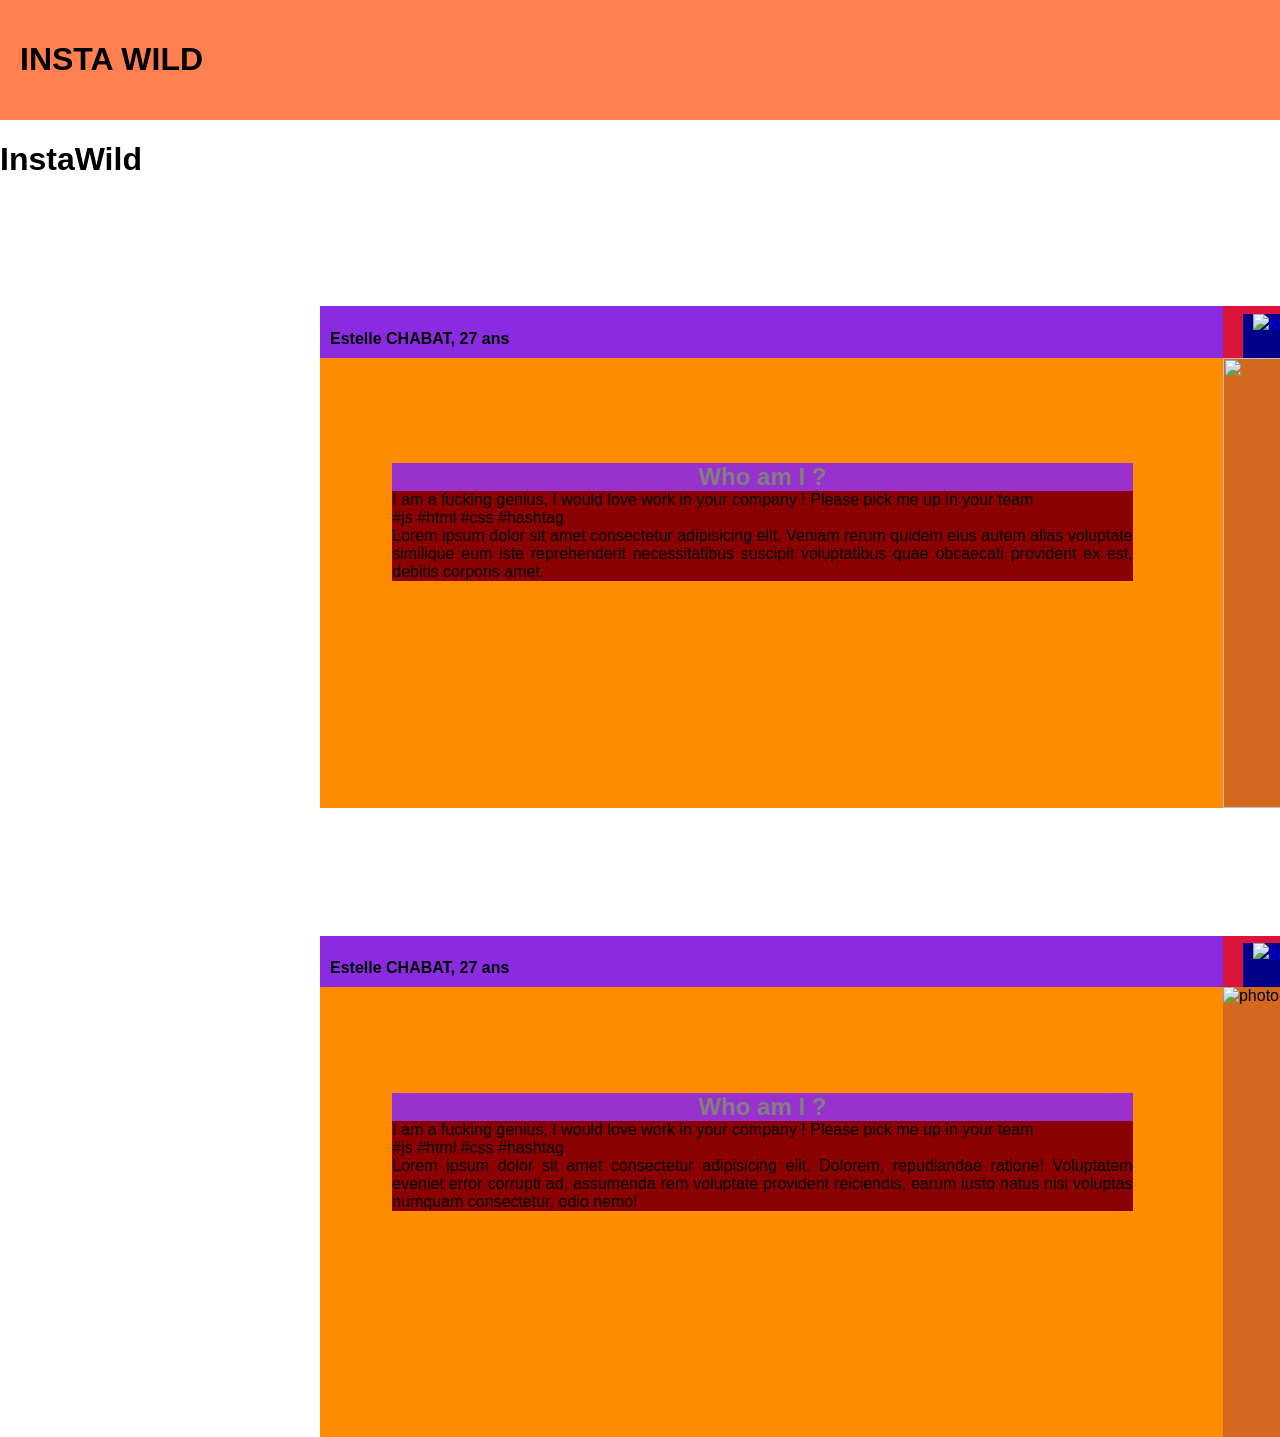
==== index.html @ 5ad226a0 "Work sur media queries tablet" ====
<!DOCTYPE html>
<html>
  <head>
    <title>Insat wild </title>
    <meta charset="UTF-8" />
    <link rel="stylesheet" href="style.css" />
    <meta name="viewport" content="width=device-width, initial-scale=1.0">
  </head>

  <body>

    <header>
      <h1>INSTA WILD</h1>
    </header>

    <h1>InstaWild</h1>

    <div class="student">
     
      <h2 class="name">Estelle CHABAT, 27 ans</h2>
   
      <img class="photo" src="http://placekitten.com/200/300" alt="">

      <div class="logoslinks">
        <a class="logotailles" href="https://github.com/Chabelle78"><img src="images/git.png" alt="logo-GitHub" width="35px" ></a>
        <a class="logotailles" href="https://www.linkedin.com/in/estelle-chabat-a0b4aa68/"><img src="images/lnkdn.png" alt="logo-linkedin"  width="35px"></a>
        <a class="logotailles" href="chabat.estelle@gmail.com"><img src="images/mess.png" alt="logo-email"  width="35px"></a>
      </div>

      <div class="description">
        <h2 class="title-description">Who am I ?</h2>
        <p> I am a fucking genius, I would love work in your company ! Please pick me up in your team <br>#js #html #css #hashtag</br>Lorem ipsum dolor sit amet consectetur adipisicing elit. Veniam rerum quidem eius autem alias voluptate similique eum iste reprehenderit necessitatibus suscipit voluptatibus quae obcaecati provident ex est, debitis corporis amet.<br></p> 
      </div>
    </div>


    <div class="student">
     
      <h2 class="name">Estelle CHABAT, 27 ans</h2>
   
      <img class="photo" src="images/Estelle.png" alt="photo-ESTELLE-CHABAT" width=auto>

      <div class="logoslinks">
        <a class="logotailles" href="https://github.com/Chabelle78"><img src="images/git.png" alt="logo-GitHub" width="35px" ></a>
        <a class="logotailles" href="https://www.linkedin.com/in/estelle-chabat-a0b4aa68/"><img src="images/lnkdn.png" alt="logo-linkedin"  width="35px"></a>
        <a class="logotailles" href="chabat.estelle@gmail.com"><img src="images/mess.png" alt="logo-email"  width="35px"></a>
      </div>

      <div class="description">
        <h2 class="title-description">Who am I ?</h2>
        <p> I am a fucking genius, I would love work in your company ! Please pick me up in your team <br>#js #html #css #hashtag</br>Lorem ipsum dolor sit amet consectetur adipisicing elit. Dolorem, repudiandae ratione! Voluptatem eveniet error corrupti ad, assumenda rem voluptate provident reiciendis, earum iusto natus nisi voluptas numquam consectetur, odio nemo!<br></p> 
      </div>
    </div>



    <script src="script.js"></script>
  </body>
</html>
---- style.css ----
*::after ::before { 
       
      box-sizing: border-box;
  
     }

      body {
        padding: 0;
        margin: 0;
        font-family: roboto, sans-serif;
      }
     
      
      header {
        padding: 20px;
        align-items: center;
        background-color: coral;
      
      }

      .student  {
  
        width: 100%;

      }
      .name {

        margin-bottom: 0;
        padding-top: 10px;
        padding-bottom: 10px;
        margin-left: 10px;
        font-size:medium;

      }

      .photo {
        width: 100%;
        height:50vh;
      }

      .logoslinks {
        display: flex;
        justify-content: flex-start;
        padding-left: 20px;
        padding-top: 2%;
      }

      .logotailles {
        padding-left: 10px;
        padding-right: 10px;
      }


      .description{
        display: flex;
        flex-direction: column;
        justify-content: space-around;
        padding-bottom: 15%;
        text-align: justify;
        padding-left: 8%;
        padding-right: 10%;
  
      }
        
      .description h2 {
        align-items: flex-start;
        font-size:x-large;
        color:gray;
        margin-top:2%;
        margin-bottom: 0; 

      }

      .description p {
        margin: 0;
      
      }

      /* CHANGE SCREEN WITH LAPTOP */
    
      @media screen and (min-width: 1024px){
        body {
          padding: 0;
          margin: 0;
          font-family: roboto, sans-serif;
        }
       
        
        header {
          padding: 20px;
          align-items: center;
          background-color: coral;
        
        }
  
        .student  {
          margin-left: 25%;
          margin-right: 25%;
        }


      .photo {
        width: 100%;
        height:50vh;
      }

      .logoslinks {
        display: flex;
        justify-content: flex-start;
        padding-left: 20px;
        padding-top: 2%;
      }

      .logotailles {
        padding-left: 10px;
        padding-right: 10px;
      }


      .description{
        display: flex;
        flex-direction: column;
        justify-content: space-around;
        padding-bottom: 15%;
        text-align: justify;
        padding-left: 8%;
        padding-right: 10%;
  
      }
        
      .description h2 {
        align-items: flex-start;
        font-size:x-large;
        color:gray;
        margin-top:2%;
        margin-bottom: 0; 

      }

      .description p {
        margin: 0;
      
      }
      

      }
     
/* CHANGE SCREEN WITH TABLETS */

      @media screen and (min-width: 768px){
        body {
          padding: 0;
          margin: 0;
          font-family: roboto, sans-serif;
        }
       
        
        header {
          padding: 20px;
          align-items: center;
          background-color: coral;
        
        }
  
        .student  {
          background-color: blueviolet;
          margin-top:10%;
          display:grid;     
          grid-column-start: 2;
          grid-column-end: five;
          grid-row-start: row1-start;
          grid-row-end: 3;
    
       
        }
        

      .photo {
        background-color: chocolate;
        width: 100%;
        height:50vh;
        grid-column-start: 2;
        grid-column-end: five;
        grid-row-start: row1-start;
        grid-row-end: 3;
      }

      .logoslinks { background-color: crimson;
        display: flex;
        justify-content: flex-start;
        padding-left: 20px;
        padding-top: 2%;
      }

      .logotailles {
        background-color: darkblue;
        padding-left: 10px;
        padding-right: 10px;
      }


      .description{
        background-color: darkorange;
        display: flex;
        flex-direction: column;
        justify-content: center;
        padding-bottom: 15%;
        text-align: justify;
        padding-left: 8%;
        padding-right: 10%;
  
      }
        
      .description h2 {
        background-color: darkorchid;
        text-align: center;
        font-size:x-large;
        color:gray;
        margin-top:2%;
        margin-bottom: 0; 

      }

      .description p {
        background-color: darkred;
        margin: 0;
      
      }
      

      }
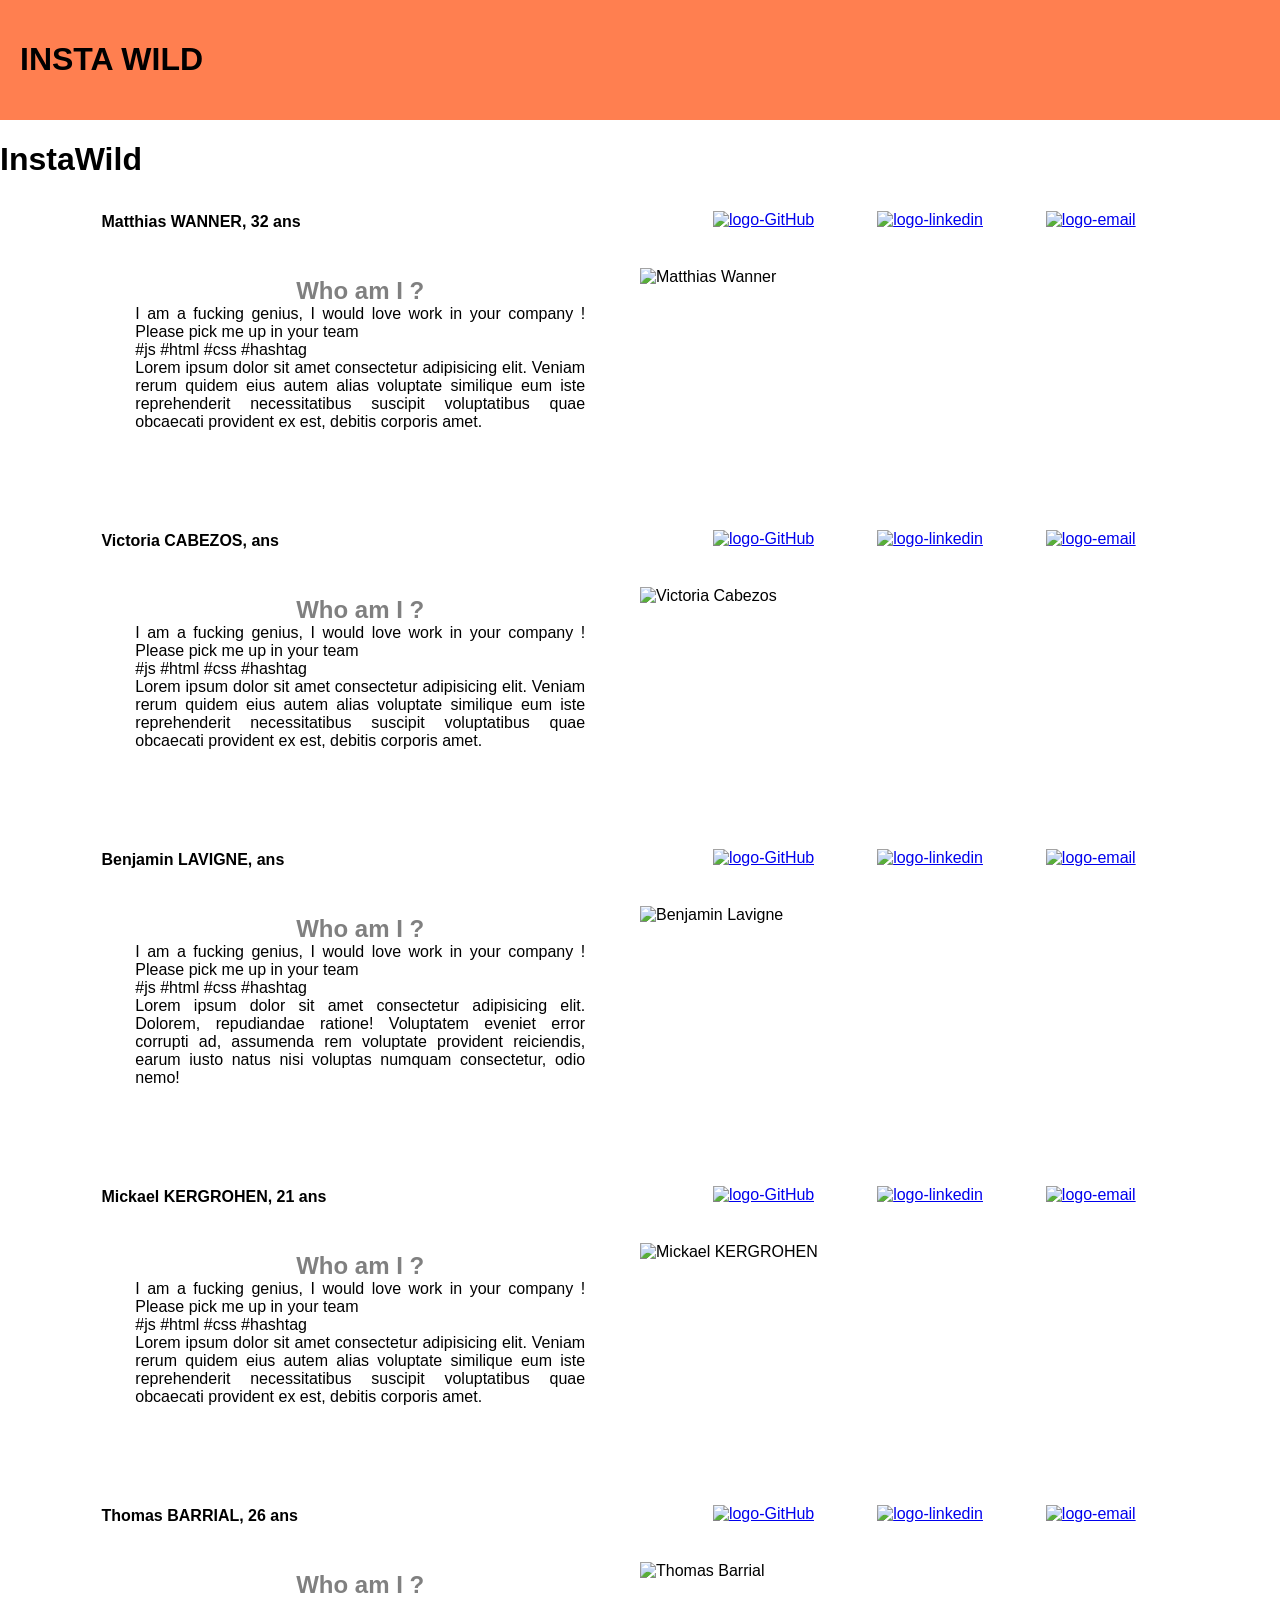
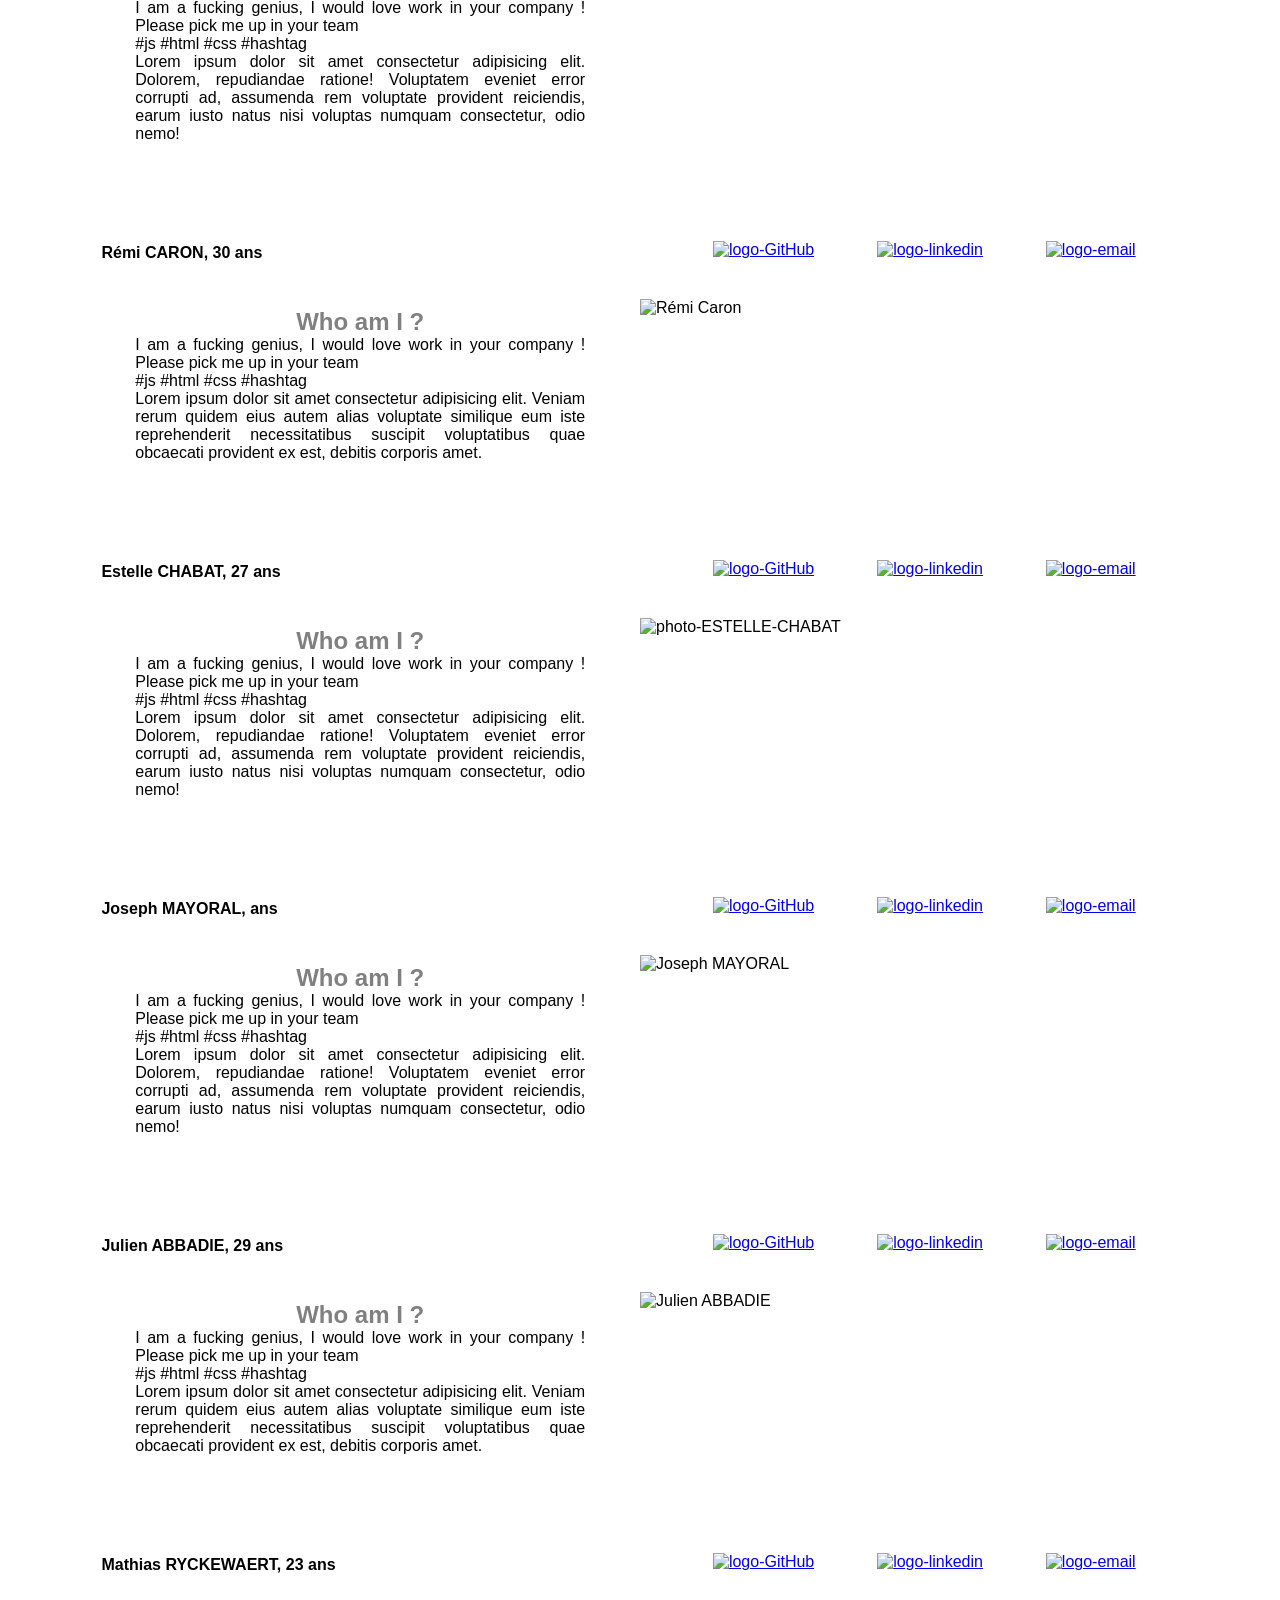
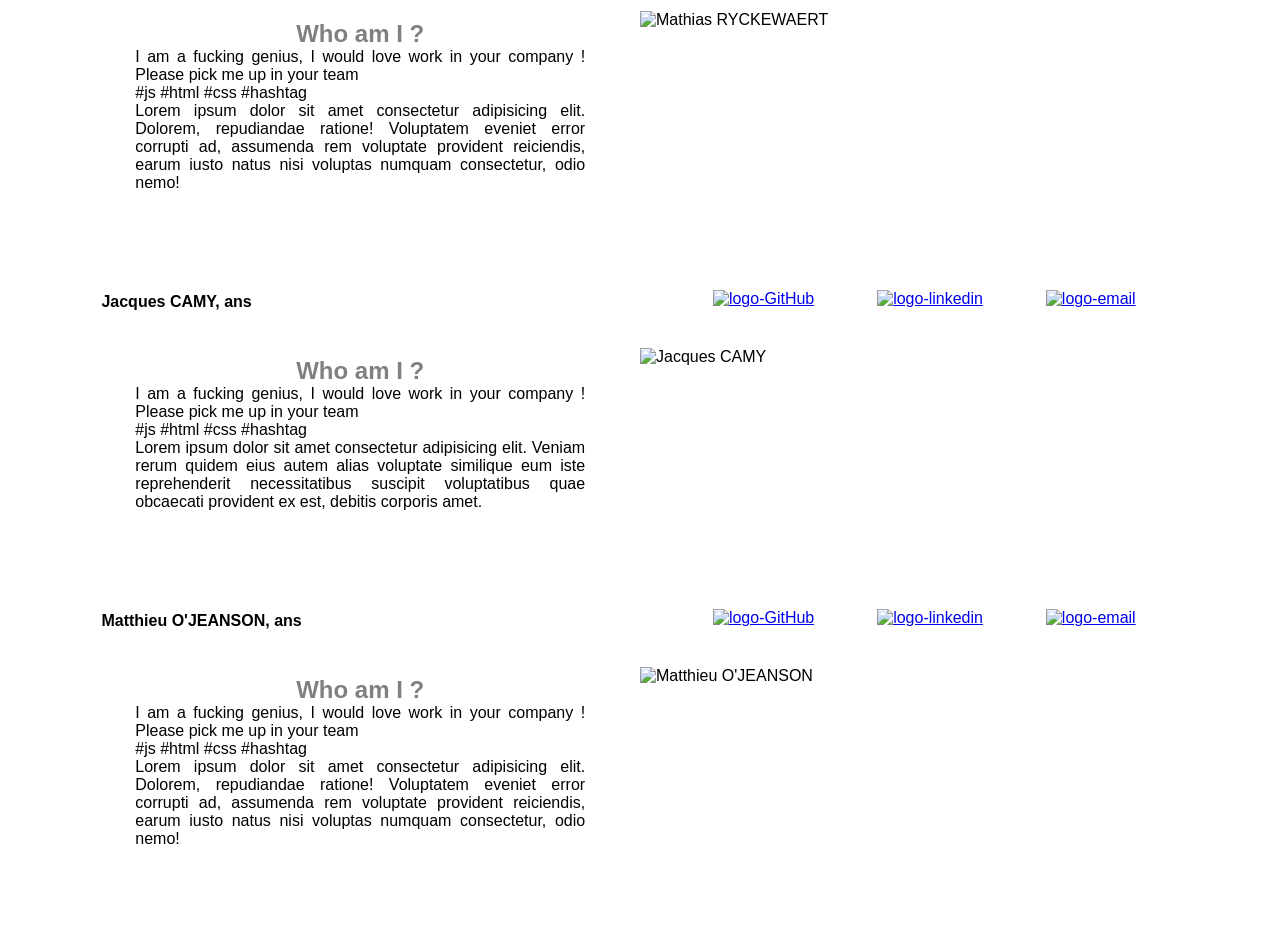
==== commit 660af712: "Premier ajout des élèves + modifs CSS Tablets" ====
--- a/index.html
+++ b/index.html
@@ -1,7 +1,7 @@
 <!DOCTYPE html>
 <html>
   <head>
-    <title>Insat wild </title>
+    <title>InstaWild la formation des champions et des Grupetto</title>
     <meta charset="UTF-8" />
     <link rel="stylesheet" href="style.css" />
     <meta name="viewport" content="width=device-width, initial-scale=1.0">
@@ -15,44 +15,196 @@
 
     <h1>InstaWild</h1>
 
+    <!--MATTHIAS WANNER-->
+
+    <div class="student"> 
+      <h2 class="name">Matthias WANNER, 32 ans</h2>
+      <img class="photo" src="images/MATTHIAS WANNER.jpg" alt="Matthias Wanner" width="auto">
+      <div class="logoslinks">
+        <a class="logotailles" target="blank" href="https://github.com/MatthiasWanner"><img src="images/git.png" alt="logo-GitHub" width="35px" ></a>
+        <a class="logotailles" target="blank" href="https://www.linkedin.com/in/estelle-chabat-a0b4aa68/"><img src="images/lnkdn.png" alt="logo-linkedin"  width="35px"></a>
+        <a class="logotailles" target="blank" href="chabat.estelle@gmail.com"><img src="images/mess.png" alt="logo-email"  width="35px"></a>
+      </div>
+      <div class="description">
+        <h2 class="title-description">Who am I ?</h2>
+        <p> I am a fucking genius, I would love work in your company ! Please pick me up in your team <br>#js #html #css #hashtag</br>Lorem ipsum dolor sit amet consectetur adipisicing elit. Veniam rerum quidem eius autem alias voluptate similique eum iste reprehenderit necessitatibus suscipit voluptatibus quae obcaecati provident ex est, debitis corporis amet.<br></p> 
+      </div>
+    </div>
+
+        <!--VICTORIA CABEZOS-->
+
+        <div class="student"> 
+          <h2 class="name">Victoria CABEZOS,  ans</h2>
+          <img class="photo" src="images/VICTORIA CABEZOS.jpg" alt="Victoria Cabezos" width="auto">
+          <div class="logoslinks">
+            <a class="logotailles" target="blank" href="https://github.com/Chabelle78"><img src="images/git.png" alt="logo-GitHub" width="35px" ></a>
+            <a class="logotailles" target="blank" href="https://www.linkedin.com/in/estelle-chabat-a0b4aa68/"><img src="images/lnkdn.png" alt="logo-linkedin"  width="35px"></a>
+            <a class="logotailles" target="blank" href="chabat.estelle@gmail.com"><img src="images/mess.png" alt="logo-email"  width="35px"></a>
+          </div>
+          <div class="description">
+            <h2 class="title-description">Who am I ?</h2>
+            <p> I am a fucking genius, I would love work in your company ! Please pick me up in your team <br>#js #html #css #hashtag</br>Lorem ipsum dolor sit amet consectetur adipisicing elit. Veniam rerum quidem eius autem alias voluptate similique eum iste reprehenderit necessitatibus suscipit voluptatibus quae obcaecati provident ex est, debitis corporis amet.<br></p> 
+          </div>
+        </div>
+    
+        <!--BENJAMIN LAVIGNE -->
+    
+        <div class="student">
+          <h2 class="name">Benjamin LAVIGNE, ans</h2>
+          <img class="photo" src="images/BEnjamin CADET.jpg" alt="Benjamin Lavigne" width="auto">
+          <div class="logoslinks">
+            <a class="logotailles" target="blank" href="https://github.com/Benwade-prog"><img src="images/git.png" alt="logo-GitHub" width="35px" ></a>
+            <a class="logotailles" target="blank" href="https://www.linkedin.com/in/estelle-chabat-a0b4aa68/"><img src="images/lnkdn.png" alt="logo-linkedin"  width="35px"></a>
+            <a class="logotailles" target="blank" href="chabat.estelle@gmail.com"><img src="images/mess.png" alt="logo-email"  width="35px"></a>
+          </div>
+          <div class="description">
+            <h2 class="title-description">Who am I ?</h2>
+            <p> I am a fucking genius, I would love work in your company ! Please pick me up in your team <br>#js #html #css #hashtag</br>Lorem ipsum dolor sit amet consectetur adipisicing elit. Dolorem, repudiandae ratione! Voluptatem eveniet error corrupti ad, assumenda rem voluptate provident reiciendis, earum iusto natus nisi voluptas numquam consectetur, odio nemo!<br></p> 
+          </div>
+        </div>
+
+      <!--Mickael KERGROHEN-->
+
+    <div class="student"> 
+      <h2 class="name">Mickael KERGROHEN, 21 ans</h2>
+      <img class="photo" src="images/Mickael Kergrohven.png" alt="Mickael KERGROHEN" width="auto">
+      <div class="logoslinks">
+        <a class="logotailles" target="blank" href="https://github.com/Aeryle"><img src="images/git.png" alt="logo-GitHub" width="35px" ></a>
+        <a class="logotailles" target="blank" href="https://www.linkedin.com/in/estelle-chabat-a0b4aa68/"><img src="images/lnkdn.png" alt="logo-linkedin"  width="35px"></a>
+        <a class="logotailles" target="blank" href="chabat.estelle@gmail.com"><img src="images/mess.png" alt="logo-email"  width="35px"></a>
+      </div>
+      <div class="description">
+        <h2 class="title-description">Who am I ?</h2>
+        <p> I am a fucking genius, I would love work in your company ! Please pick me up in your team <br>#js #html #css #hashtag</br>Lorem ipsum dolor sit amet consectetur adipisicing elit. Veniam rerum quidem eius autem alias voluptate similique eum iste reprehenderit necessitatibus suscipit voluptatibus quae obcaecati provident ex est, debitis corporis amet.<br></p> 
+      </div>
+    </div>
+
+    <!--THOMAS BARRIAL -->
+
     <div class="student">
-     
+      <h2 class="name">Thomas BARRIAL, 26 ans</h2>
+      <img class="photo" src="images/THOMAS BARRIAL.png" alt="Thomas Barrial" width="auto">
+      <div class="logoslinks">
+        <a class="logotailles" target="blank" href="https://github.com/ThomasBarrial"><img src="images/git.png" alt="logo-GitHub" width="35px" ></a>
+        <a class="logotailles" target="blank" href="https://www.linkedin.com/in/estelle-chabat-a0b4aa68/"><img src="images/lnkdn.png" alt="logo-linkedin"  width="35px"></a>
+        <a class="logotailles" target="blank" href="chabat.estelle@gmail.com"><img src="images/mess.png" alt="logo-email"  width="35px"></a>
+      </div>
+      <div class="description">
+        <h2 class="title-description">Who am I ?</h2>
+        <p> I am a fucking genius, I would love work in your company ! Please pick me up in your team <br>#js #html #css #hashtag</br>Lorem ipsum dolor sit amet consectetur adipisicing elit. Dolorem, repudiandae ratione! Voluptatem eveniet error corrupti ad, assumenda rem voluptate provident reiciendis, earum iusto natus nisi voluptas numquam consectetur, odio nemo!<br></p> 
+      </div>
+    </div>
+        <!--REMI CARON-->
+
+        <div class="student"> 
+          <h2 class="name">Rémi CARON, 30 ans</h2>
+          <img class="photo" src="" alt="Rémi Caron" width="auto">
+          <div class="logoslinks">
+            <a class="logotailles" target="blank" href="https://github.com/Chabelle78"><img src="images/git.png" alt="logo-GitHub" width="35px" ></a>
+            <a class="logotailles" target="blank" href="https://www.linkedin.com/in/estelle-chabat-a0b4aa68/"><img src="images/lnkdn.png" alt="logo-linkedin"  width="35px"></a>
+            <a class="logotailles" target="blank" href="chabat.estelle@gmail.com"><img src="images/mess.png" alt="logo-email"  width="35px"></a>
+          </div>
+          <div class="description">
+            <h2 class="title-description">Who am I ?</h2>
+            <p> I am a fucking genius, I would love work in your company ! Please pick me up in your team <br>#js #html #css #hashtag</br>Lorem ipsum dolor sit amet consectetur adipisicing elit. Veniam rerum quidem eius autem alias voluptate similique eum iste reprehenderit necessitatibus suscipit voluptatibus quae obcaecati provident ex est, debitis corporis amet.<br></p> 
+          </div>
+        </div>
+
+          <!--ESTELLE CHABAT -->
+
+    <div class="student">
       <h2 class="name">Estelle CHABAT, 27 ans</h2>
-   
-      <img class="photo" src="http://placekitten.com/200/300" alt="">
-
-      <div class="logoslinks">
-        <a class="logotailles" href="https://github.com/Chabelle78"><img src="images/git.png" alt="logo-GitHub" width="35px" ></a>
-        <a class="logotailles" href="https://www.linkedin.com/in/estelle-chabat-a0b4aa68/"><img src="images/lnkdn.png" alt="logo-linkedin"  width="35px"></a>
-        <a class="logotailles" href="chabat.estelle@gmail.com"><img src="images/mess.png" alt="logo-email"  width="35px"></a>
-      </div>
-
+      <img class="photo" src="images/ESTELLE CHABAT.jpg" alt="photo-ESTELLE-CHABAT" width="auto">
+      <div class="logoslinks">
+        <a class="logotailles" target="blank" href="https://github.com/Chabelle78"><img src="images/git.png" alt="logo-GitHub" width="35px" ></a>
+        <a class="logotailles" target="blank" href="https://www.linkedin.com/in/estelle-chabat-a0b4aa68/"><img src="images/lnkdn.png" alt="logo-linkedin"  width="35px"></a>
+        <a class="logotailles" target="blank" href="chabat.estelle@gmail.com"><img src="images/mess.png" alt="logo-email"  width="35px"></a>
+      </div>
+      <div class="description">
+        <h2 class="title-description">Who am I ?</h2>
+        <p> I am a fucking genius, I would love work in your company ! Please pick me up in your team <br>#js #html #css #hashtag</br>Lorem ipsum dolor sit amet consectetur adipisicing elit. Dolorem, repudiandae ratione! Voluptatem eveniet error corrupti ad, assumenda rem voluptate provident reiciendis, earum iusto natus nisi voluptas numquam consectetur, odio nemo!<br></p> 
+      </div>
+    </div>
+    
+        <!--Joseph MAYORAL -->
+    
+        <div class="student">
+          <h2 class="name">Joseph MAYORAL,  ans</h2>
+          <img class="photo" src="" alt="Joseph MAYORAL" width="auto">
+          <div class="logoslinks">
+            <a class="logotailles" target="blank" href="https://github.com/Tweaka"><img src="images/git.png" alt="logo-GitHub" width="35px" ></a>
+            <a class="logotailles" target="blank" href="https://www.linkedin.com/in/estelle-chabat-a0b4aa68/"><img src="images/lnkdn.png" alt="logo-linkedin"  width="35px"></a>
+            <a class="logotailles" target="blank" href="chabat.estelle@gmail.com"><img src="images/mess.png" alt="logo-email"  width="35px"></a>
+          </div>
+          <div class="description">
+            <h2 class="title-description">Who am I ?</h2>
+            <p> I am a fucking genius, I would love work in your company ! Please pick me up in your team <br>#js #html #css #hashtag</br>Lorem ipsum dolor sit amet consectetur adipisicing elit. Dolorem, repudiandae ratione! Voluptatem eveniet error corrupti ad, assumenda rem voluptate provident reiciendis, earum iusto natus nisi voluptas numquam consectetur, odio nemo!<br></p> 
+          </div>
+        </div>
+
+            <!--Julien ABBADIE-->
+
+    <div class="student"> 
+      <h2 class="name">Julien ABBADIE, 29 ans</h2>
+      <img class="photo" src="images/JULIEN ABBADIE.png" alt="Julien ABBADIE" width="auto">
+      <div class="logoslinks">
+        <a class="logotailles" target="blank" href="https://github.com/JIdayyy"><img src="images/git.png" alt="logo-GitHub" width="35px" ></a>
+        <a class="logotailles" target="blank" href="https://www.linkedin.com/in/estelle-chabat-a0b4aa68/"><img src="images/lnkdn.png" alt="logo-linkedin"  width="35px"></a>
+        <a class="logotailles" target="blank" href="chabat.estelle@gmail.com"><img src="images/mess.png" alt="logo-email"  width="35px"></a>
+      </div>
       <div class="description">
         <h2 class="title-description">Who am I ?</h2>
         <p> I am a fucking genius, I would love work in your company ! Please pick me up in your team <br>#js #html #css #hashtag</br>Lorem ipsum dolor sit amet consectetur adipisicing elit. Veniam rerum quidem eius autem alias voluptate similique eum iste reprehenderit necessitatibus suscipit voluptatibus quae obcaecati provident ex est, debitis corporis amet.<br></p> 
       </div>
     </div>
 
+    <!--Mathias RYCKEWAERT-->
 
     <div class="student">
-     
-      <h2 class="name">Estelle CHABAT, 27 ans</h2>
-   
-      <img class="photo" src="images/Estelle.png" alt="photo-ESTELLE-CHABAT" width=auto>
-
-      <div class="logoslinks">
-        <a class="logotailles" href="https://github.com/Chabelle78"><img src="images/git.png" alt="logo-GitHub" width="35px" ></a>
-        <a class="logotailles" href="https://www.linkedin.com/in/estelle-chabat-a0b4aa68/"><img src="images/lnkdn.png" alt="logo-linkedin"  width="35px"></a>
-        <a class="logotailles" href="chabat.estelle@gmail.com"><img src="images/mess.png" alt="logo-email"  width="35px"></a>
-      </div>
-
+      <h2 class="name">Mathias RYCKEWAERT, 23 ans</h2>
+      <img class="photo" src="" alt="Mathias RYCKEWAERT" width="auto">
+      <div class="logoslinks">
+        <a class="logotailles" target="blank" href="https://github.com/mryckewaert"><img src="images/git.png" alt="logo-GitHub" width="35px" ></a>
+        <a class="logotailles" target="blank" href="https://www.linkedin.com/in/estelle-chabat-a0b4aa68/"><img src="images/lnkdn.png" alt="logo-linkedin"  width="35px"></a>
+        <a class="logotailles" target="blank" href="chabat.estelle@gmail.com"><img src="images/mess.png" alt="logo-email"  width="35px"></a>
+      </div>
       <div class="description">
         <h2 class="title-description">Who am I ?</h2>
         <p> I am a fucking genius, I would love work in your company ! Please pick me up in your team <br>#js #html #css #hashtag</br>Lorem ipsum dolor sit amet consectetur adipisicing elit. Dolorem, repudiandae ratione! Voluptatem eveniet error corrupti ad, assumenda rem voluptate provident reiciendis, earum iusto natus nisi voluptas numquam consectetur, odio nemo!<br></p> 
       </div>
     </div>
 
-
+        <!--Jacques CAMY-->
+
+        <div class="student"> 
+          <h2 class="name">Jacques CAMY,  ans</h2>
+          <img class="photo" src="" alt="Jacques CAMY" width="auto">
+          <div class="logoslinks">
+            <a class="logotailles" target="blank" href="https://github.com/Chabelle78"><img src="images/git.png" alt="logo-GitHub" width="35px" ></a>
+            <a class="logotailles" target="blank" href="https://www.linkedin.com/in/estelle-chabat-a0b4aa68/"><img src="images/lnkdn.png" alt="logo-linkedin"  width="35px"></a>
+            <a class="logotailles" target="blank" href="chabat.estelle@gmail.com"><img src="images/mess.png" alt="logo-email"  width="35px"></a>
+          </div>
+          <div class="description">
+            <h2 class="title-description">Who am I ?</h2>
+            <p> I am a fucking genius, I would love work in your company ! Please pick me up in your team <br>#js #html #css #hashtag</br>Lorem ipsum dolor sit amet consectetur adipisicing elit. Veniam rerum quidem eius autem alias voluptate similique eum iste reprehenderit necessitatibus suscipit voluptatibus quae obcaecati provident ex est, debitis corporis amet.<br></p> 
+          </div>
+        </div>
+    
+        <!--Matthieu O'Jeanson -->
+    
+        <div class="student">
+          <h2 class="name">Matthieu O'JEANSON,  ans</h2>
+          <img class="photo" src="" alt="Matthieu O'JEANSON" width="auto">
+          <div class="logoslinks">
+            <a class="logotailles" target="blank" href="https://github.com/Chabelle78"><img src="images/git.png" alt="logo-GitHub" width="35px" ></a>
+            <a class="logotailles" target="blank" href="https://www.linkedin.com/in/estelle-chabat-a0b4aa68/"><img src="images/lnkdn.png" alt="logo-linkedin"  width="35px"></a>
+            <a class="logotailles" target="blank" href="chabat.estelle@gmail.com"><img src="images/mess.png" alt="logo-email"  width="35px"></a>
+          </div>
+          <div class="description">
+            <h2 class="title-description">Who am I ?</h2>
+            <p> I am a fucking genius, I would love work in your company ! Please pick me up in your team <br>#js #html #css #hashtag</br>Lorem ipsum dolor sit amet consectetur adipisicing elit. Dolorem, repudiandae ratione! Voluptatem eveniet error corrupti ad, assumenda rem voluptate provident reiciendis, earum iusto natus nisi voluptas numquam consectetur, odio nemo!<br></p> 
+          </div>
+        </div>
 
     <script src="script.js"></script>
   </body>
--- a/style.css
+++ b/style.css
@@ -16,17 +16,15 @@
       header {
         padding: 20px;
         align-items: center;
-        background-color: coral;
+        background-color:rgb(207, 104, 97);
       
       }
 
       .student  {
-  
         width: 100%;
 
       }
       .name {
-
         margin-bottom: 0;
         padding-top: 10px;
         padding-bottom: 10px;
@@ -78,6 +76,80 @@
       
       }
 
+     
+/* CHANGE SCREEN WITH TABLETS */
+
+      @media screen and (min-width: 768px){
+        body {
+          padding: 0;
+          margin: 0;
+          font-family: roboto, sans-serif;
+        }
+       
+        
+        header {
+          padding: 20px;
+          align-items: center;
+          background-color: coral;
+        
+        }
+  
+      .student  {
+        margin-top: 5px;
+        margin-bottom: 5px;
+         display: grid;
+         grid-template-areas: 
+                  "name logoslinks" 
+                  "description photo" ;
+        grid-template-columns: 1fr 6fr 6fr 1fr;
+  
+    
+        }
+
+      .student .name{
+        grid-area: name ;
+        grid-column-start: 2;
+        padding-top: 0;
+        align-self: center;
+
+      
+      }
+
+      .student .photo {
+        grid-area: photo;
+        grid-column-start: 3;
+        height: 90%;
+        padding-top: 5%;
+    
+      }
+
+      .student .logoslinks {
+        grid-area: logoslinks;
+        justify-content:space-evenly;
+        grid-column-start: 3;
+            
+      }
+
+      .student .description {
+        grid-area: description;
+        grid-column-start: 2;
+        padding-top: 5%;
+    
+      }
+
+      .student .description .title-description {
+        align-self: center;
+      }
+      
+      .student .description > p {
+        /*padding-bottom: 35%;
+      
+      }
+
+    
+     
+      }
+
       /* CHANGE SCREEN WITH LAPTOP */
     
       @media screen and (min-width: 1024px){
@@ -144,26 +216,9 @@
       
       }
       
-
-      }
-     
-/* CHANGE SCREEN WITH TABLETS */
-
-      @media screen and (min-width: 768px){
-        body {
-          padding: 0;
-          margin: 0;
-          font-family: roboto, sans-serif;
-        }
-       
-        
-        header {
-          padding: 20px;
-          align-items: center;
-          background-color: coral;
-        
-        }
-  
+      }
+
+      /*essai 1 pour la partie tablets
         .student  {
           background-color: blueviolet;
           margin-top:10%;
@@ -186,12 +241,28 @@
         grid-row-start: row1-start;
         grid-row-end: 3;
       }
+      
+
+      essai 2 
+         .student  {
+        background-color: blueviolet;
+          display: flex;
+          flex-direction: column;
+          align-items: center;
+          
+        }
+        
+      .photo {
+        background-color: chocolate;
+        width:  auto;
+        height: 20vh;
+        background-size: cover;     
+      }
 
       .logoslinks { background-color: crimson;
         display: flex;
-        justify-content: flex-start;
-        padding-left: 20px;
         padding-top: 2%;
+        padding-left: 0;
       }
 
       .logotailles {
@@ -201,33 +272,27 @@
       }
 
 
-      .description{
-        background-color: darkorange;
-        display: flex;
-        flex-direction: column;
-        justify-content: center;
-        padding-bottom: 15%;
-        text-align: justify;
-        padding-left: 8%;
-        padding-right: 10%;
-  
-      }
-        
-      .description h2 {
-        background-color: darkorchid;
-        text-align: center;
-        font-size:x-large;
-        color:gray;
-        margin-top:2%;
-        margin-bottom: 0; 
-
-      }
-
-      .description p {
-        background-color: darkred;
-        margin: 0;
-      
-      }
-      
-
-      }+      */     
+      
+      /*.student  {
+         
+        margin-top:10%;
+        display:grid;     
+        grid-column-start: 2;
+        grid-column-end: five;
+        grid-row-start: row1-start;
+        grid-row-end: 3;
+  
+     
+      }
+      
+
+    .photo {
+      background-color: chocolate;
+      width: auto;
+      height:20vh;
+      grid-column-start: 2;
+      grid-column-end: five;
+      grid-row-start: row1-start;
+      grid-row-end: 3;
+    }  
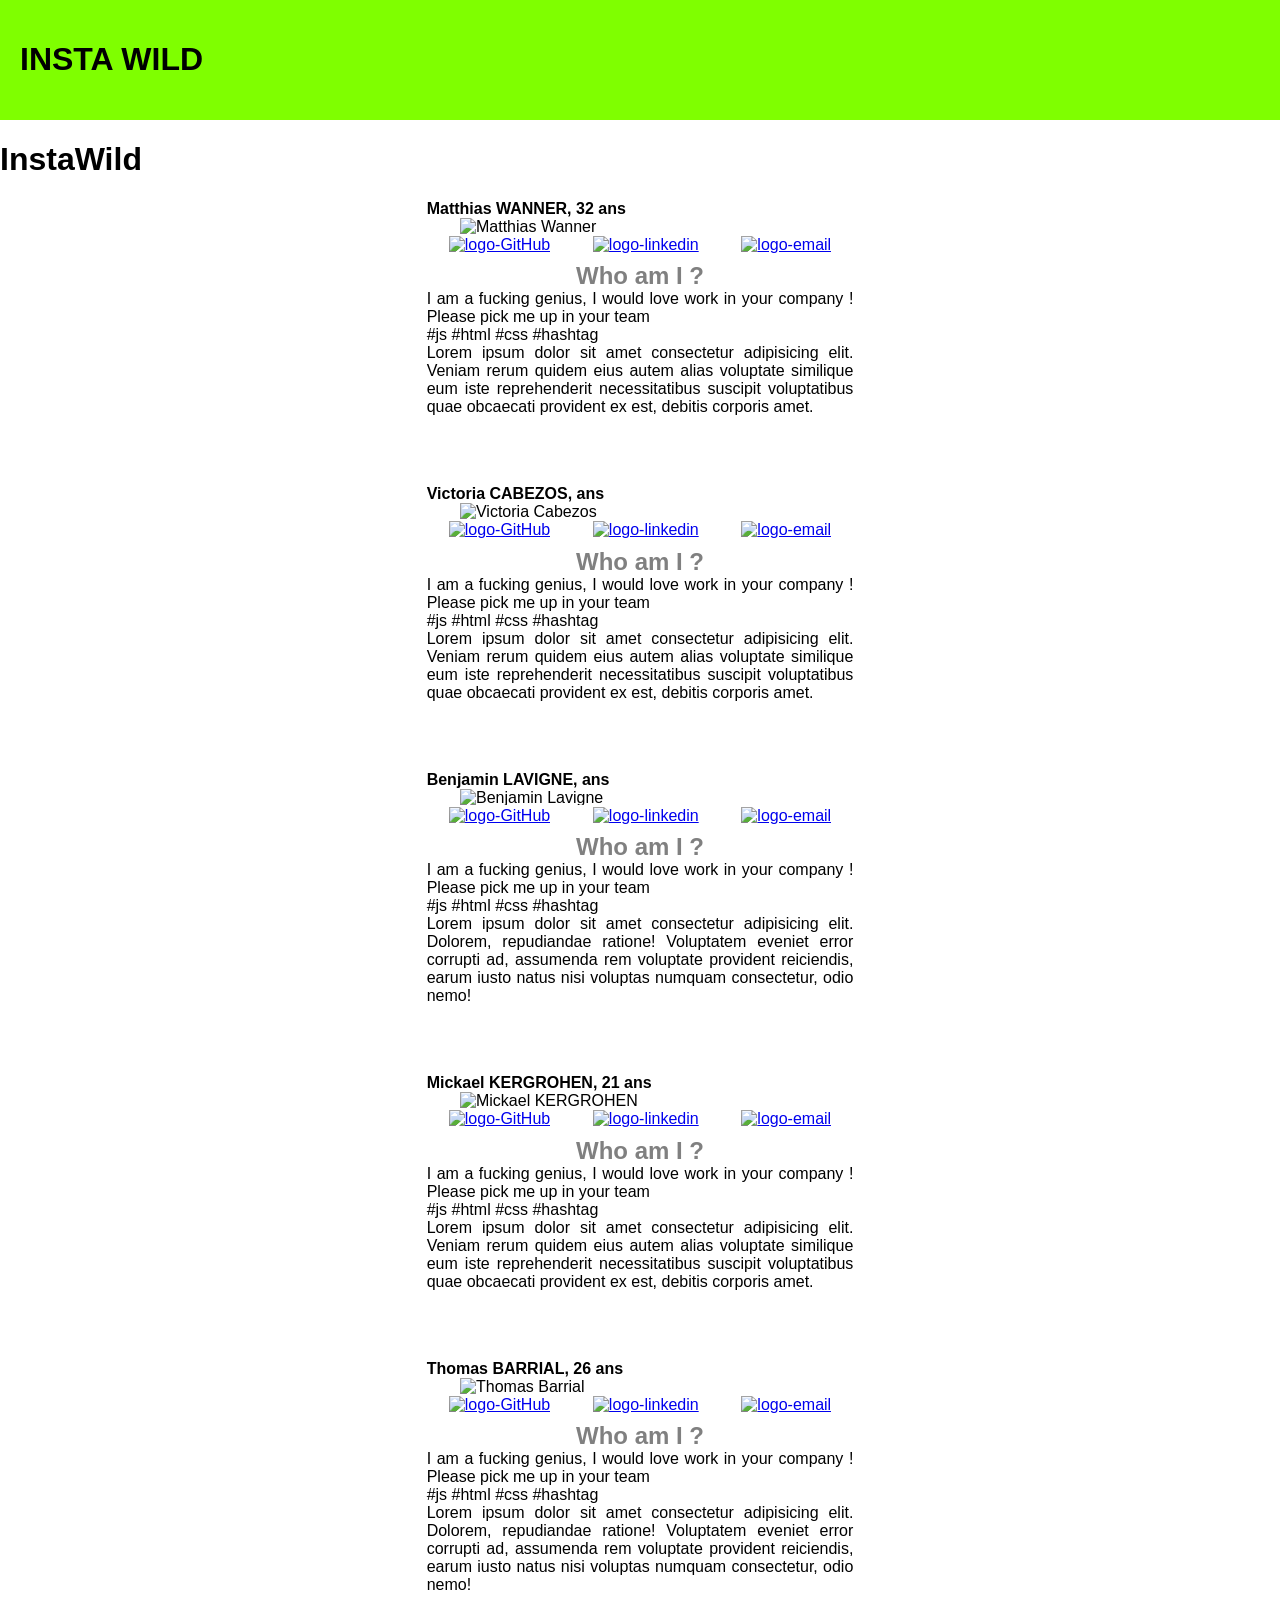
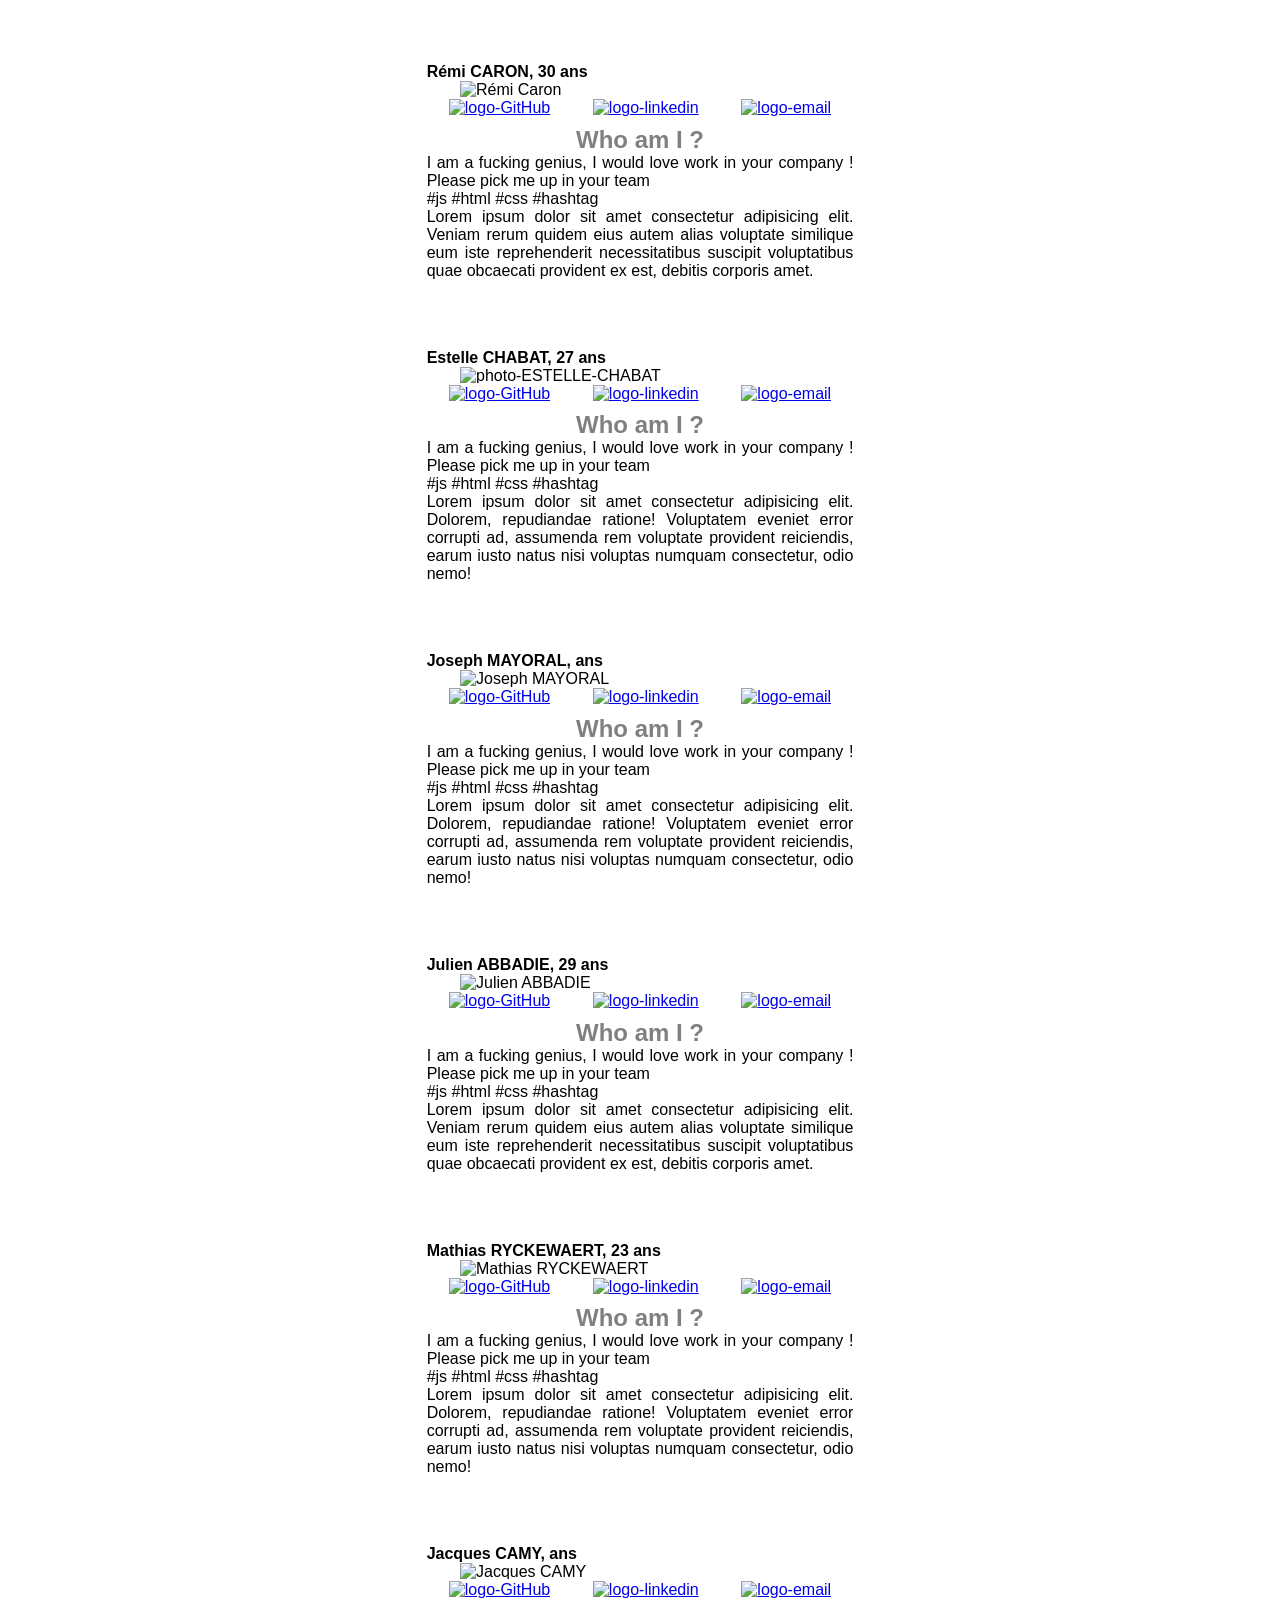
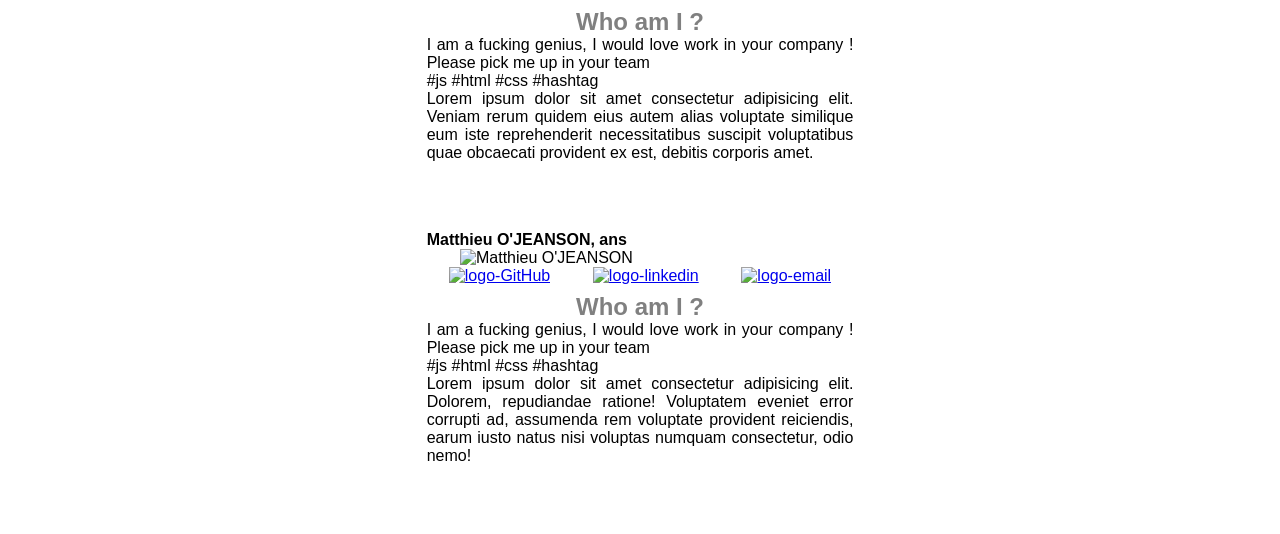
==== commit 6d9b2817: "Ajout des media queries laptop et avant le changement des photos en webp" ====
--- a/index.html
+++ b/index.html
@@ -1,10 +1,11 @@
 <!DOCTYPE html>
-<html>
+<html lang="fr">
   <head>
     <title>InstaWild la formation des champions et des Grupetto</title>
     <meta charset="UTF-8" />
     <link rel="stylesheet" href="style.css" />
     <meta name="viewport" content="width=device-width, initial-scale=1.0">
+   
   </head>
 
   <body>
@@ -19,7 +20,7 @@
 
     <div class="student"> 
       <h2 class="name">Matthias WANNER, 32 ans</h2>
-      <img class="photo" src="images/MATTHIAS WANNER.jpg" alt="Matthias Wanner" width="auto">
+      <img class="photo" src="images/MATTHIAS WANNER.jpg" alt="Matthias Wanner" >
       <div class="logoslinks">
         <a class="logotailles" target="blank" href="https://github.com/MatthiasWanner"><img src="images/git.png" alt="logo-GitHub" width="35px" ></a>
         <a class="logotailles" target="blank" href="https://www.linkedin.com/in/estelle-chabat-a0b4aa68/"><img src="images/lnkdn.png" alt="logo-linkedin"  width="35px"></a>
@@ -27,7 +28,7 @@
       </div>
       <div class="description">
         <h2 class="title-description">Who am I ?</h2>
-        <p> I am a fucking genius, I would love work in your company ! Please pick me up in your team <br>#js #html #css #hashtag</br>Lorem ipsum dolor sit amet consectetur adipisicing elit. Veniam rerum quidem eius autem alias voluptate similique eum iste reprehenderit necessitatibus suscipit voluptatibus quae obcaecati provident ex est, debitis corporis amet.<br></p> 
+        <p> I am a fucking genius, I would love work in your company ! Please pick me up in your team <br>#js #html #css #hashtag<br>Lorem ipsum dolor sit amet consectetur adipisicing elit. Veniam rerum quidem eius autem alias voluptate similique eum iste reprehenderit necessitatibus suscipit voluptatibus quae obcaecati provident ex est, debitis corporis amet.<br></p> 
       </div>
     </div>
 
@@ -35,15 +36,15 @@
 
         <div class="student"> 
           <h2 class="name">Victoria CABEZOS,  ans</h2>
-          <img class="photo" src="images/VICTORIA CABEZOS.jpg" alt="Victoria Cabezos" width="auto">
-          <div class="logoslinks">
-            <a class="logotailles" target="blank" href="https://github.com/Chabelle78"><img src="images/git.png" alt="logo-GitHub" width="35px" ></a>
-            <a class="logotailles" target="blank" href="https://www.linkedin.com/in/estelle-chabat-a0b4aa68/"><img src="images/lnkdn.png" alt="logo-linkedin"  width="35px"></a>
-            <a class="logotailles" target="blank" href="chabat.estelle@gmail.com"><img src="images/mess.png" alt="logo-email"  width="35px"></a>
-          </div>
-          <div class="description">
-            <h2 class="title-description">Who am I ?</h2>
-            <p> I am a fucking genius, I would love work in your company ! Please pick me up in your team <br>#js #html #css #hashtag</br>Lorem ipsum dolor sit amet consectetur adipisicing elit. Veniam rerum quidem eius autem alias voluptate similique eum iste reprehenderit necessitatibus suscipit voluptatibus quae obcaecati provident ex est, debitis corporis amet.<br></p> 
+          <img class="photo" src="images/VICTORIA CABEZOS.jpg" alt="Victoria Cabezos">
+          <div class="logoslinks">
+            <a class="logotailles" target="blank" href="https://github.com/Chabelle78"><img src="images/git.png" alt="logo-GitHub" width="35px" ></a>
+            <a class="logotailles" target="blank" href="https://www.linkedin.com/in/estelle-chabat-a0b4aa68/"><img src="images/lnkdn.png" alt="logo-linkedin"  width="35px"></a>
+            <a class="logotailles" target="blank" href="chabat.estelle@gmail.com"><img src="images/mess.png" alt="logo-email"  width="35px"></a>
+          </div>
+          <div class="description">
+            <h2 class="title-description">Who am I ?</h2>
+            <p> I am a fucking genius, I would love work in your company ! Please pick me up in your team <br>#js #html #css #hashtag<br>Lorem ipsum dolor sit amet consectetur adipisicing elit. Veniam rerum quidem eius autem alias voluptate similique eum iste reprehenderit necessitatibus suscipit voluptatibus quae obcaecati provident ex est, debitis corporis amet.<br></p> 
           </div>
         </div>
     
@@ -51,7 +52,7 @@
     
         <div class="student">
           <h2 class="name">Benjamin LAVIGNE, ans</h2>
-          <img class="photo" src="images/BEnjamin CADET.jpg" alt="Benjamin Lavigne" width="auto">
+          <img class="photo" src="images/BEnjamin CADET.jpg" alt="Benjamin Lavigne" >
           <div class="logoslinks">
             <a class="logotailles" target="blank" href="https://github.com/Benwade-prog"><img src="images/git.png" alt="logo-GitHub" width="35px" ></a>
             <a class="logotailles" target="blank" href="https://www.linkedin.com/in/estelle-chabat-a0b4aa68/"><img src="images/lnkdn.png" alt="logo-linkedin"  width="35px"></a>
@@ -59,7 +60,7 @@
           </div>
           <div class="description">
             <h2 class="title-description">Who am I ?</h2>
-            <p> I am a fucking genius, I would love work in your company ! Please pick me up in your team <br>#js #html #css #hashtag</br>Lorem ipsum dolor sit amet consectetur adipisicing elit. Dolorem, repudiandae ratione! Voluptatem eveniet error corrupti ad, assumenda rem voluptate provident reiciendis, earum iusto natus nisi voluptas numquam consectetur, odio nemo!<br></p> 
+            <p> I am a fucking genius, I would love work in your company ! Please pick me up in your team <br>#js #html #css #hashtag<br>Lorem ipsum dolor sit amet consectetur adipisicing elit. Dolorem, repudiandae ratione! Voluptatem eveniet error corrupti ad, assumenda rem voluptate provident reiciendis, earum iusto natus nisi voluptas numquam consectetur, odio nemo!<br></p> 
           </div>
         </div>
 
@@ -75,7 +76,7 @@
       </div>
       <div class="description">
         <h2 class="title-description">Who am I ?</h2>
-        <p> I am a fucking genius, I would love work in your company ! Please pick me up in your team <br>#js #html #css #hashtag</br>Lorem ipsum dolor sit amet consectetur adipisicing elit. Veniam rerum quidem eius autem alias voluptate similique eum iste reprehenderit necessitatibus suscipit voluptatibus quae obcaecati provident ex est, debitis corporis amet.<br></p> 
+        <p> I am a fucking genius, I would love work in your company ! Please pick me up in your team <br>#js #html #css #hashtag<br>Lorem ipsum dolor sit amet consectetur adipisicing elit. Veniam rerum quidem eius autem alias voluptate similique eum iste reprehenderit necessitatibus suscipit voluptatibus quae obcaecati provident ex est, debitis corporis amet.<br></p> 
       </div>
     </div>
 
@@ -91,7 +92,7 @@
       </div>
       <div class="description">
         <h2 class="title-description">Who am I ?</h2>
-        <p> I am a fucking genius, I would love work in your company ! Please pick me up in your team <br>#js #html #css #hashtag</br>Lorem ipsum dolor sit amet consectetur adipisicing elit. Dolorem, repudiandae ratione! Voluptatem eveniet error corrupti ad, assumenda rem voluptate provident reiciendis, earum iusto natus nisi voluptas numquam consectetur, odio nemo!<br></p> 
+        <p> I am a fucking genius, I would love work in your company ! Please pick me up in your team <br>#js #html #css #hashtag<br>Lorem ipsum dolor sit amet consectetur adipisicing elit. Dolorem, repudiandae ratione! Voluptatem eveniet error corrupti ad, assumenda rem voluptate provident reiciendis, earum iusto natus nisi voluptas numquam consectetur, odio nemo!<br></p> 
       </div>
     </div>
         <!--REMI CARON-->
@@ -106,7 +107,7 @@
           </div>
           <div class="description">
             <h2 class="title-description">Who am I ?</h2>
-            <p> I am a fucking genius, I would love work in your company ! Please pick me up in your team <br>#js #html #css #hashtag</br>Lorem ipsum dolor sit amet consectetur adipisicing elit. Veniam rerum quidem eius autem alias voluptate similique eum iste reprehenderit necessitatibus suscipit voluptatibus quae obcaecati provident ex est, debitis corporis amet.<br></p> 
+            <p> I am a fucking genius, I would love work in your company ! Please pick me up in your team <br>#js #html #css #hashtag<br>Lorem ipsum dolor sit amet consectetur adipisicing elit. Veniam rerum quidem eius autem alias voluptate similique eum iste reprehenderit necessitatibus suscipit voluptatibus quae obcaecati provident ex est, debitis corporis amet.<br></p> 
           </div>
         </div>
 
@@ -122,7 +123,7 @@
       </div>
       <div class="description">
         <h2 class="title-description">Who am I ?</h2>
-        <p> I am a fucking genius, I would love work in your company ! Please pick me up in your team <br>#js #html #css #hashtag</br>Lorem ipsum dolor sit amet consectetur adipisicing elit. Dolorem, repudiandae ratione! Voluptatem eveniet error corrupti ad, assumenda rem voluptate provident reiciendis, earum iusto natus nisi voluptas numquam consectetur, odio nemo!<br></p> 
+        <p> I am a fucking genius, I would love work in your company ! Please pick me up in your team <br>#js #html #css #hashtag<br>Lorem ipsum dolor sit amet consectetur adipisicing elit. Dolorem, repudiandae ratione! Voluptatem eveniet error corrupti ad, assumenda rem voluptate provident reiciendis, earum iusto natus nisi voluptas numquam consectetur, odio nemo!<br></p> 
       </div>
     </div>
     
@@ -138,7 +139,7 @@
           </div>
           <div class="description">
             <h2 class="title-description">Who am I ?</h2>
-            <p> I am a fucking genius, I would love work in your company ! Please pick me up in your team <br>#js #html #css #hashtag</br>Lorem ipsum dolor sit amet consectetur adipisicing elit. Dolorem, repudiandae ratione! Voluptatem eveniet error corrupti ad, assumenda rem voluptate provident reiciendis, earum iusto natus nisi voluptas numquam consectetur, odio nemo!<br></p> 
+            <p> I am a fucking genius, I would love work in your company ! Please pick me up in your team <br>#js #html #css #hashtag<br>Lorem ipsum dolor sit amet consectetur adipisicing elit. Dolorem, repudiandae ratione! Voluptatem eveniet error corrupti ad, assumenda rem voluptate provident reiciendis, earum iusto natus nisi voluptas numquam consectetur, odio nemo!<br></p> 
           </div>
         </div>
 
@@ -154,7 +155,7 @@
       </div>
       <div class="description">
         <h2 class="title-description">Who am I ?</h2>
-        <p> I am a fucking genius, I would love work in your company ! Please pick me up in your team <br>#js #html #css #hashtag</br>Lorem ipsum dolor sit amet consectetur adipisicing elit. Veniam rerum quidem eius autem alias voluptate similique eum iste reprehenderit necessitatibus suscipit voluptatibus quae obcaecati provident ex est, debitis corporis amet.<br></p> 
+        <p> I am a fucking genius, I would love work in your company ! Please pick me up in your team <br>#js #html #css #hashtag<br>Lorem ipsum dolor sit amet consectetur adipisicing elit. Veniam rerum quidem eius autem alias voluptate similique eum iste reprehenderit necessitatibus suscipit voluptatibus quae obcaecati provident ex est, debitis corporis amet.<br></p> 
       </div>
     </div>
 
@@ -170,7 +171,7 @@
       </div>
       <div class="description">
         <h2 class="title-description">Who am I ?</h2>
-        <p> I am a fucking genius, I would love work in your company ! Please pick me up in your team <br>#js #html #css #hashtag</br>Lorem ipsum dolor sit amet consectetur adipisicing elit. Dolorem, repudiandae ratione! Voluptatem eveniet error corrupti ad, assumenda rem voluptate provident reiciendis, earum iusto natus nisi voluptas numquam consectetur, odio nemo!<br></p> 
+        <p> I am a fucking genius, I would love work in your company ! Please pick me up in your team <br>#js #html #css #hashtag<br>Lorem ipsum dolor sit amet consectetur adipisicing elit. Dolorem, repudiandae ratione! Voluptatem eveniet error corrupti ad, assumenda rem voluptate provident reiciendis, earum iusto natus nisi voluptas numquam consectetur, odio nemo!<br></p> 
       </div>
     </div>
 
@@ -178,15 +179,15 @@
 
         <div class="student"> 
           <h2 class="name">Jacques CAMY,  ans</h2>
-          <img class="photo" src="" alt="Jacques CAMY" width="auto">
-          <div class="logoslinks">
-            <a class="logotailles" target="blank" href="https://github.com/Chabelle78"><img src="images/git.png" alt="logo-GitHub" width="35px" ></a>
-            <a class="logotailles" target="blank" href="https://www.linkedin.com/in/estelle-chabat-a0b4aa68/"><img src="images/lnkdn.png" alt="logo-linkedin"  width="35px"></a>
-            <a class="logotailles" target="blank" href="chabat.estelle@gmail.com"><img src="images/mess.png" alt="logo-email"  width="35px"></a>
-          </div>
-          <div class="description">
-            <h2 class="title-description">Who am I ?</h2>
-            <p> I am a fucking genius, I would love work in your company ! Please pick me up in your team <br>#js #html #css #hashtag</br>Lorem ipsum dolor sit amet consectetur adipisicing elit. Veniam rerum quidem eius autem alias voluptate similique eum iste reprehenderit necessitatibus suscipit voluptatibus quae obcaecati provident ex est, debitis corporis amet.<br></p> 
+          <img class="photo" src="" alt="Jacques CAMY">
+          <div class="logoslinks">
+            <a class="logotailles" target="blank" href="https://github.com/Chabelle78"><img src="images/git.png" alt="logo-GitHub" width="35px" ></a>
+            <a class="logotailles" target="blank" href="https://www.linkedin.com/in/estelle-chabat-a0b4aa68/"><img src="images/lnkdn.png" alt="logo-linkedin"  width="35px"></a>
+            <a class="logotailles" target="blank" href="chabat.estelle@gmail.com"><img src="images/mess.png" alt="logo-email"  width="35px"></a>
+          </div>
+          <div class="description">
+            <h2 class="title-description">Who am I ?</h2>
+            <p> I am a fucking genius, I would love work in your company ! Please pick me up in your team <br>#js #html #css #hashtag<br>Lorem ipsum dolor sit amet consectetur adipisicing elit. Veniam rerum quidem eius autem alias voluptate similique eum iste reprehenderit necessitatibus suscipit voluptatibus quae obcaecati provident ex est, debitis corporis amet.<br></p> 
           </div>
         </div>
     
@@ -202,7 +203,7 @@
           </div>
           <div class="description">
             <h2 class="title-description">Who am I ?</h2>
-            <p> I am a fucking genius, I would love work in your company ! Please pick me up in your team <br>#js #html #css #hashtag</br>Lorem ipsum dolor sit amet consectetur adipisicing elit. Dolorem, repudiandae ratione! Voluptatem eveniet error corrupti ad, assumenda rem voluptate provident reiciendis, earum iusto natus nisi voluptas numquam consectetur, odio nemo!<br></p> 
+            <p> I am a fucking genius, I would love work in your company ! Please pick me up in your team <br>#js #html #css #hashtag<br>Lorem ipsum dolor sit amet consectetur adipisicing elit. Dolorem, repudiandae ratione! Voluptatem eveniet error corrupti ad, assumenda rem voluptate provident reiciendis, earum iusto natus nisi voluptas numquam consectetur, odio nemo!<br></p> 
           </div>
         </div>
 
--- a/style.css
+++ b/style.css
@@ -76,6 +76,7 @@
       
       }
 
+
      
 /* CHANGE SCREEN WITH TABLETS */
 
@@ -140,82 +141,81 @@
       .student .description .title-description {
         align-self: center;
       }
-      
-      .student .description > p {
-        /*padding-bottom: 35%;
-      
-      }
-
-    
      
       }
 
       /* CHANGE SCREEN WITH LAPTOP */
     
-      @media screen and (min-width: 1024px){
-        body {
-          padding: 0;
-          margin: 0;
-          font-family: roboto, sans-serif;
-        }
-       
-        
-        header {
-          padding: 20px;
-          align-items: center;
-          background-color: coral;
-        
-        }
-  
-        .student  {
-          margin-left: 25%;
-          margin-right: 25%;
-        }
-
-
-      .photo {
-        width: 100%;
-        height:50vh;
-      }
-
-      .logoslinks {
-        display: flex;
-        justify-content: flex-start;
-        padding-left: 20px;
-        padding-top: 2%;
-      }
-
-      .logotailles {
-        padding-left: 10px;
-        padding-right: 10px;
-      }
-
-
-      .description{
-        display: flex;
-        flex-direction: column;
-        justify-content: space-around;
-        padding-bottom: 15%;
-        text-align: justify;
-        padding-left: 8%;
-        padding-right: 10%;
-  
-      }
-        
-      .description h2 {
-        align-items: flex-start;
-        font-size:x-large;
-        color:gray;
-        margin-top:2%;
-        margin-bottom: 0; 
-
-      }
-
-      .description p {
-        margin: 0;
-      
-      }
-      
+      @media screen and (min-width: 1024px) {
+
+      body {
+        padding: 0;
+        margin: 0;
+        font-family: roboto, sans-serif;
+      }
+     
+      
+      header {
+        padding: 20px;
+        background-color: chartreuse;
+      
+      }
+
+      .student  {
+        display: grid;
+        grid-template-columns: 2fr 2fr 2fr;
+        grid-template-rows: 4;
+        grid-template-areas: 
+        "name"
+        "photo"
+        "logoslinks"
+        "description"
+       ;
+        padding-bottom: 5%;
+      }
+
+      .student .name {
+        grid-area: name;
+        grid-column-start: 2;
+        margin: 0;
+        padding:0;
+        
+
+      }
+
+      .student .photo {
+        grid-area: photo;
+        grid-column-start: 2;
+        width: 40vh;
+        justify-self: center;
+        margin: 0;
+        padding: 0;
+      }
+     
+      
+      .student .logoslinks{
+        grid-area: logoslinks;
+        grid-column-start: 2;
+        margin: 0;
+        padding:0;
+        justify-content:center;
+    
+      }
+
+      .student .logoslinks .logotailles{
+        padding-left: 5%;
+        padding-right: 5%;
+      }
+
+      .student .description {
+        grid-area: description;
+        grid-column-start: 3;
+        margin: 0;
+        padding:0;
+      }
+   
+  
+    
       }
 
       /*essai 1 pour la partie tablets
@@ -295,4 +295,51 @@
       grid-column-end: five;
       grid-row-start: row1-start;
       grid-row-end: 3;
-    }  +    }  
+
+
+    essai de display flex pour lordi
+      @media screen and (min-width: 1024px) {
+
+      body {
+        padding: 0;
+        margin: 0;
+        font-family: roboto, sans-serif;
+      }
+     
+      
+      header {
+        padding: 20px;
+        background-color: chartreuse;
+      
+      }
+
+      .student  {
+        display: flex;
+        flex-direction: column;
+      }
+       
+
+
+      .student .photo {
+        width: 30vh;
+        align-self: center;
+        padding-top: 0;
+      } 
+     
+   
+      .student .logoslinks {
+        padding: 0;
+        justify-content: center;
+
+      }
+
+      .student .logoslinks .logotailles{
+        padding-top: 10px;
+        padding-left: 3vh ;
+        padding-right: 3vh;
+      }
+      
+
+   
+  
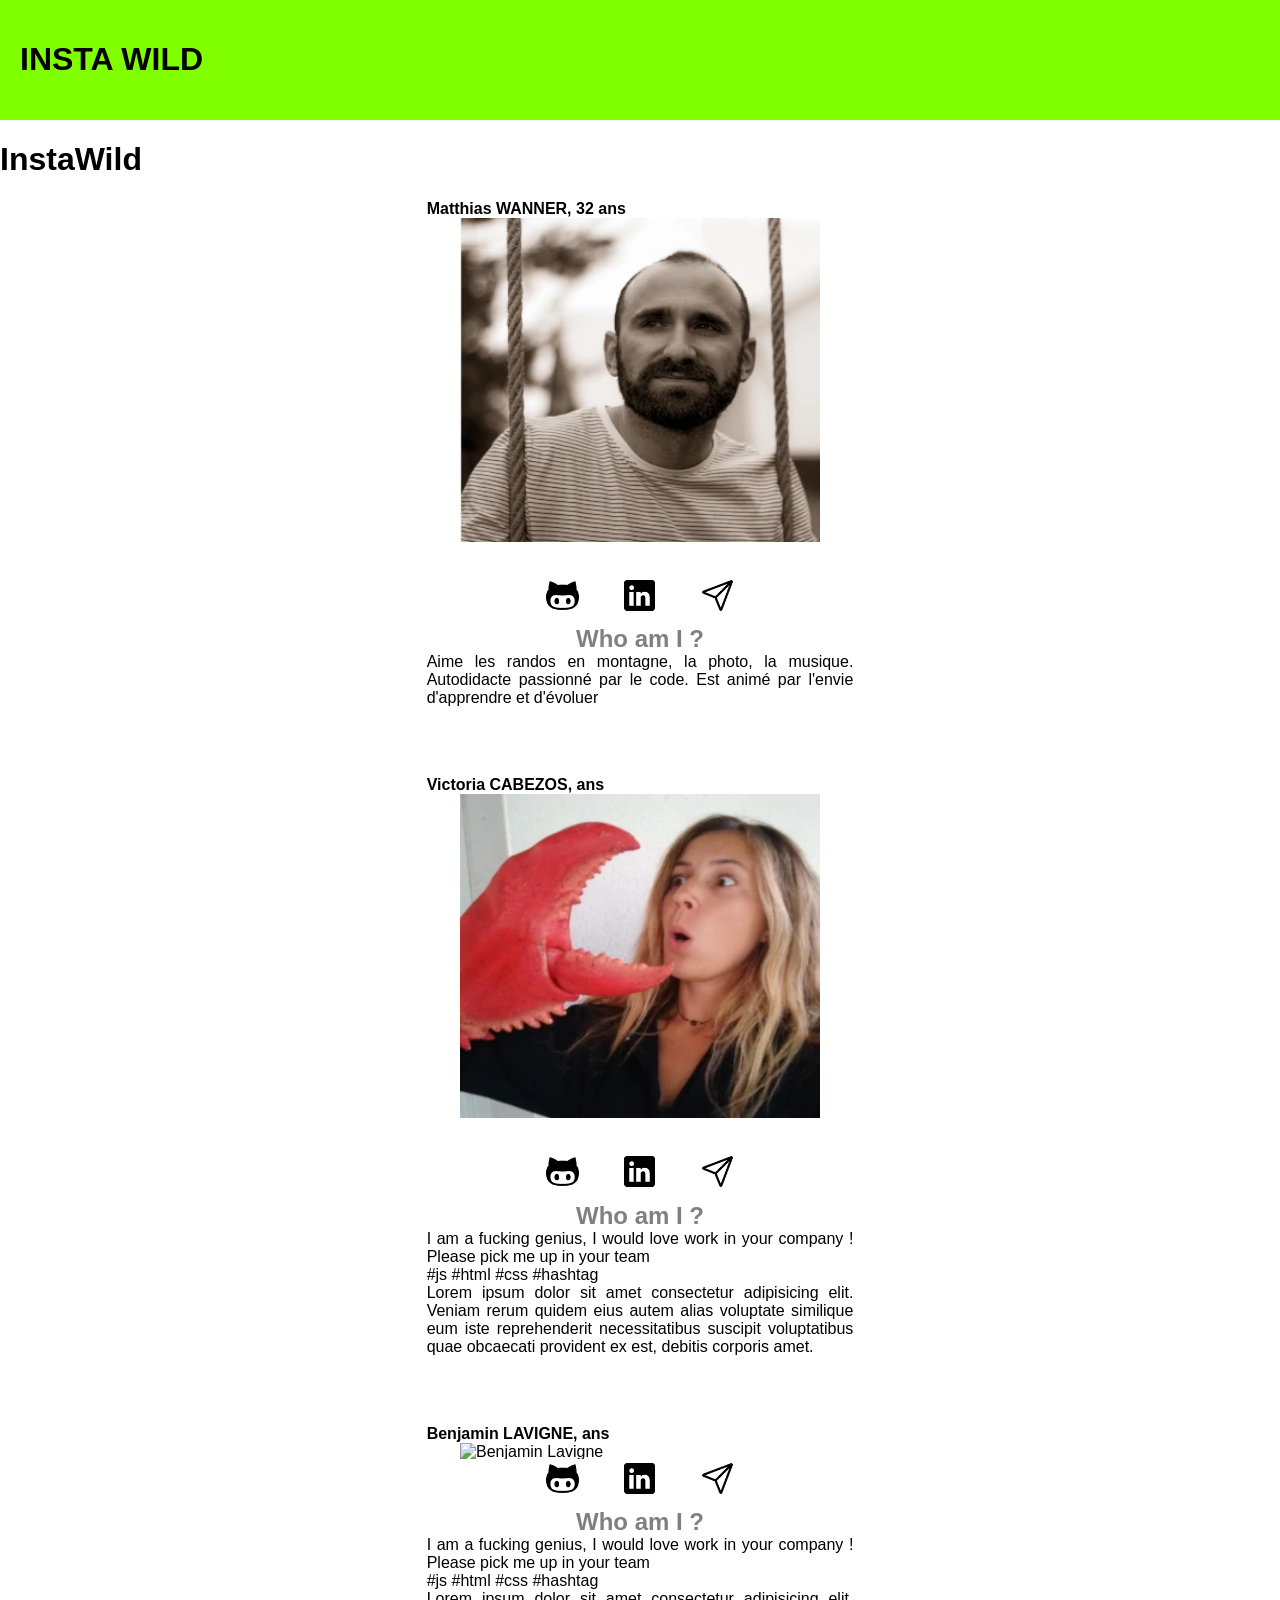
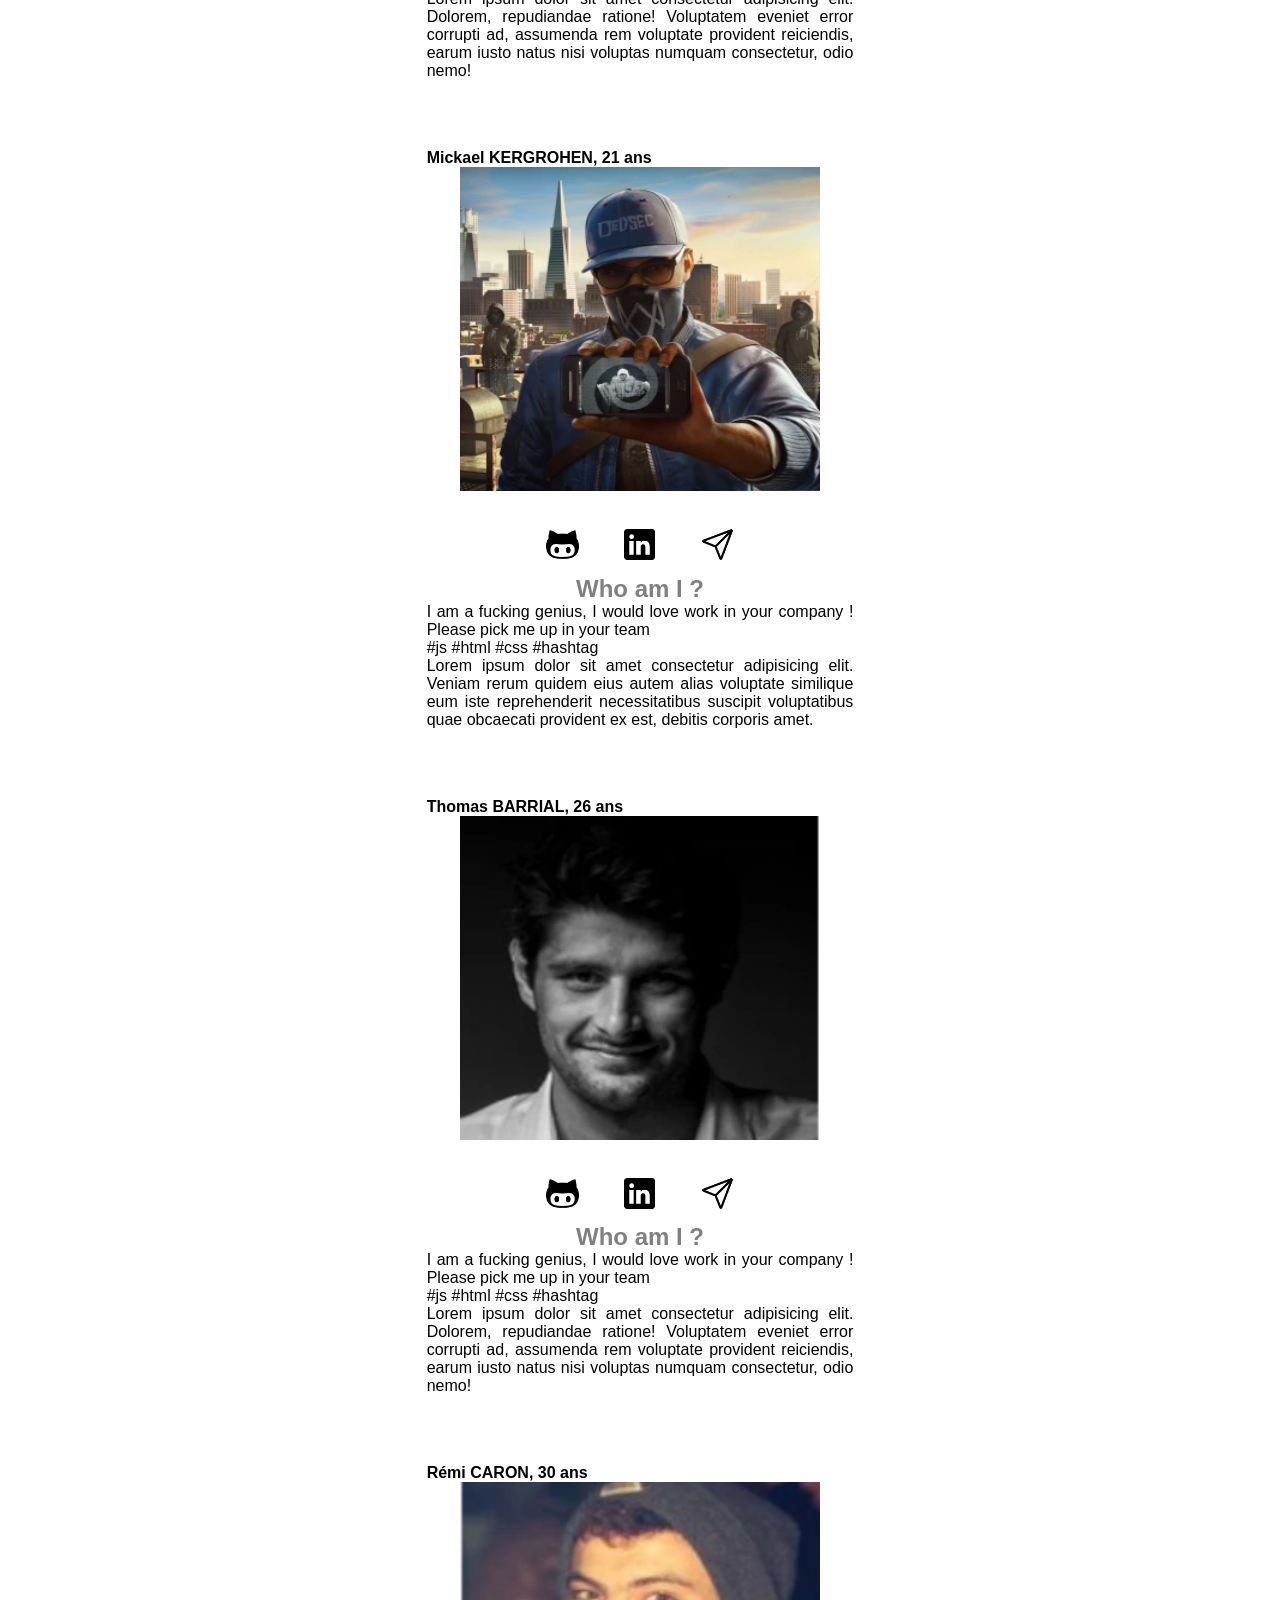
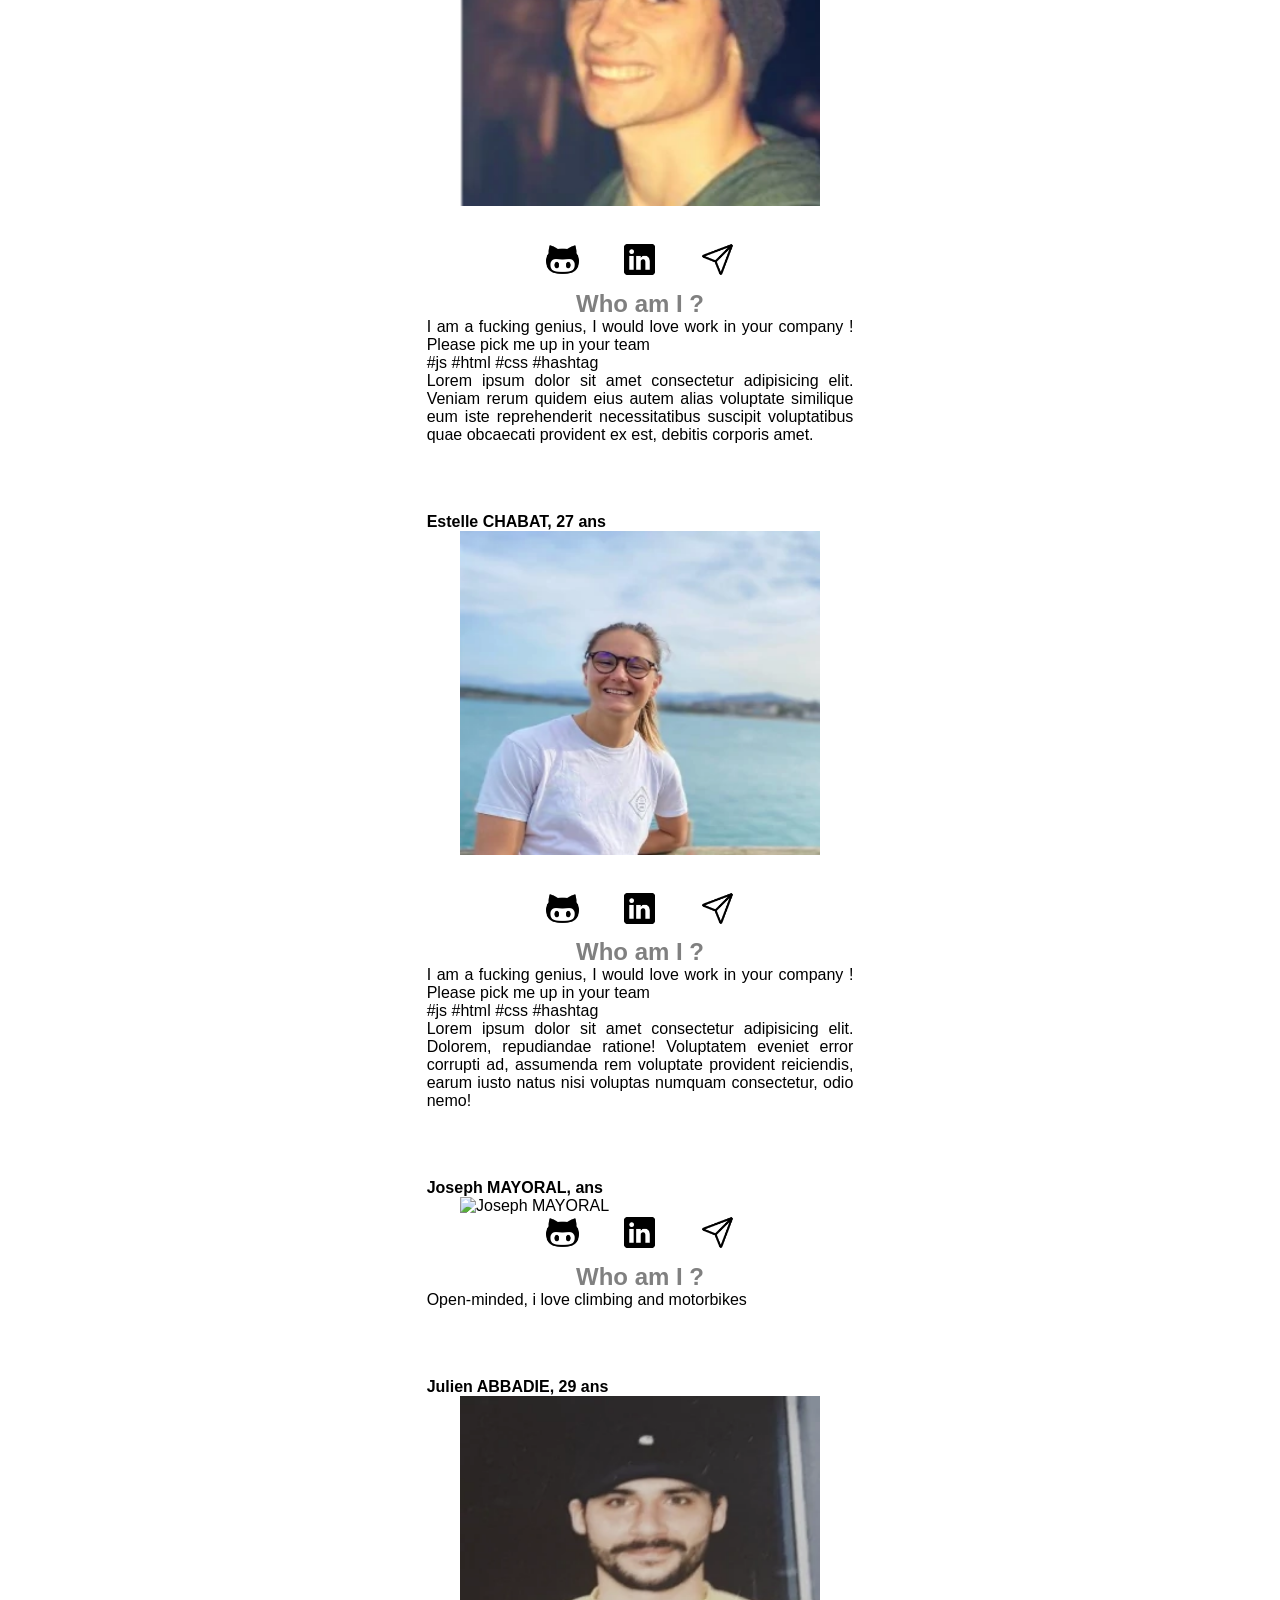
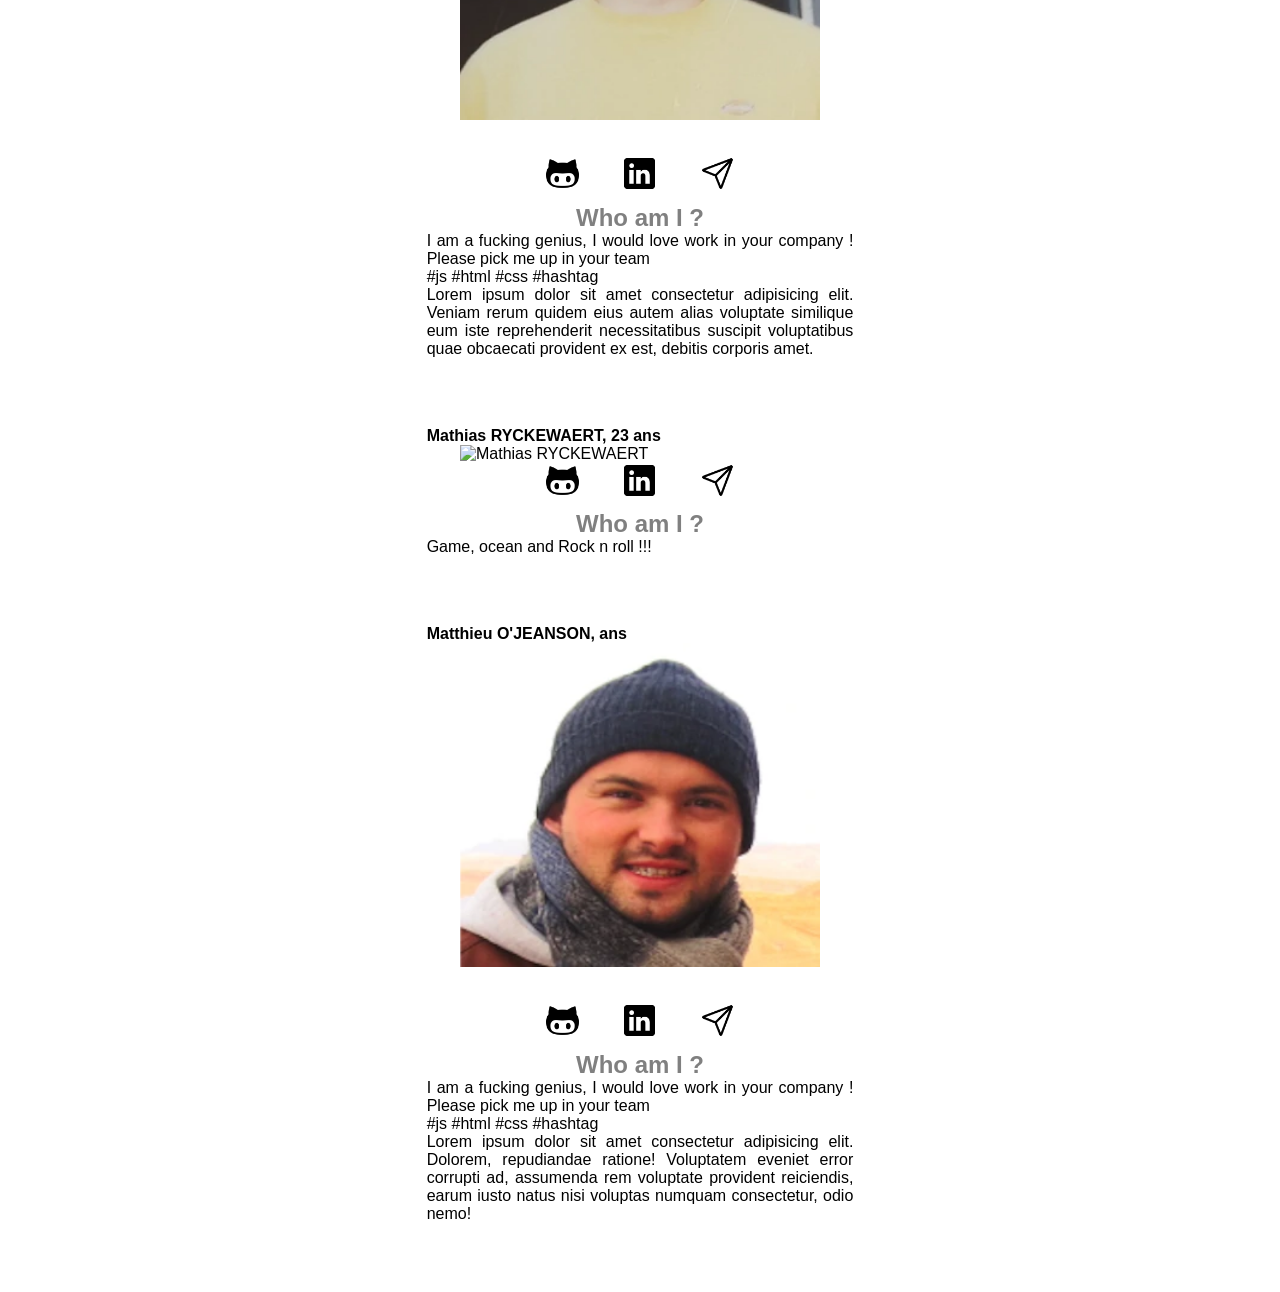
==== commit f465d6d7: "Récup et modif du html + css" ====
--- a/index.html
+++ b/index.html
@@ -20,15 +20,15 @@
 
     <div class="student"> 
       <h2 class="name">Matthias WANNER, 32 ans</h2>
-      <img class="photo" src="images/MATTHIAS WANNER.jpg" alt="Matthias Wanner" >
+      <img class="photo" src="webpimages/MATTHIAS WANNER.webp" alt="Matthias Wanner" >
       <div class="logoslinks">
         <a class="logotailles" target="blank" href="https://github.com/MatthiasWanner"><img src="images/git.png" alt="logo-GitHub" width="35px" ></a>
-        <a class="logotailles" target="blank" href="https://www.linkedin.com/in/estelle-chabat-a0b4aa68/"><img src="images/lnkdn.png" alt="logo-linkedin"  width="35px"></a>
-        <a class="logotailles" target="blank" href="chabat.estelle@gmail.com"><img src="images/mess.png" alt="logo-email"  width="35px"></a>
+        <a class="logotailles" target="blank" href=""><img src="images/lnkdn.png" alt="logo-linkedin"  width="35px"></a>
+        <a class="logotailles" target="blank" href="matthias.wanner@gmail.com"><img src="images/mess.png" alt="logo-email"  width="35px"></a>
       </div>
       <div class="description">
         <h2 class="title-description">Who am I ?</h2>
-        <p> I am a fucking genius, I would love work in your company ! Please pick me up in your team <br>#js #html #css #hashtag<br>Lorem ipsum dolor sit amet consectetur adipisicing elit. Veniam rerum quidem eius autem alias voluptate similique eum iste reprehenderit necessitatibus suscipit voluptatibus quae obcaecati provident ex est, debitis corporis amet.<br></p> 
+        <p> Aime les randos en montagne, la photo, la musique. Autodidacte passionné par le code. Est animé par l'envie d'apprendre et d'évoluer</p> 
       </div>
     </div>
 
@@ -36,11 +36,11 @@
 
         <div class="student"> 
           <h2 class="name">Victoria CABEZOS,  ans</h2>
-          <img class="photo" src="images/VICTORIA CABEZOS.jpg" alt="Victoria Cabezos">
+          <img class="photo" src="webpimages/VICTORIA CABEZOS.webp" alt="Victoria Cabezos">
           <div class="logoslinks">
-            <a class="logotailles" target="blank" href="https://github.com/Chabelle78"><img src="images/git.png" alt="logo-GitHub" width="35px" ></a>
-            <a class="logotailles" target="blank" href="https://www.linkedin.com/in/estelle-chabat-a0b4aa68/"><img src="images/lnkdn.png" alt="logo-linkedin"  width="35px"></a>
-            <a class="logotailles" target="blank" href="chabat.estelle@gmail.com"><img src="images/mess.png" alt="logo-email"  width="35px"></a>
+            <a class="logotailles" target="blank" href="https://github.com/vicwildcode"><img src="images/git.png" alt="logo-GitHub" width="35px" ></a>
+            <a class="logotailles" target="blank" href=""><img src="images/lnkdn.png" alt="logo-linkedin"  width="35px"></a>
+            <a class="logotailles" target="blank" href="cabezosvic@gmail.com"><img src="images/mess.png" alt="logo-email"  width="35px"></a>
           </div>
           <div class="description">
             <h2 class="title-description">Who am I ?</h2>
@@ -52,11 +52,11 @@
     
         <div class="student">
           <h2 class="name">Benjamin LAVIGNE, ans</h2>
-          <img class="photo" src="images/BEnjamin CADET.jpg" alt="Benjamin Lavigne" >
+          <img class="photo" src="" alt="Benjamin Lavigne" >
           <div class="logoslinks">
-            <a class="logotailles" target="blank" href="https://github.com/Benwade-prog"><img src="images/git.png" alt="logo-GitHub" width="35px" ></a>
-            <a class="logotailles" target="blank" href="https://www.linkedin.com/in/estelle-chabat-a0b4aa68/"><img src="images/lnkdn.png" alt="logo-linkedin"  width="35px"></a>
-            <a class="logotailles" target="blank" href="chabat.estelle@gmail.com"><img src="images/mess.png" alt="logo-email"  width="35px"></a>
+            <a class="logotailles" target="blank" href="https://github.com/Benwade-prog"><img src="images/git.png"  alt="logo-GitHub" width="35px" ></a>
+            <a class="logotailles" target="blank" href=""><img src="images/lnkdn.png" alt="logo-linkedin"  width="35px"></a>
+            <a class="logotailles" target="blank" href=""><img src="images/mess.png" alt="logo-email"  width="35px"></a>
           </div>
           <div class="description">
             <h2 class="title-description">Who am I ?</h2>
@@ -68,11 +68,11 @@
 
     <div class="student"> 
       <h2 class="name">Mickael KERGROHEN, 21 ans</h2>
-      <img class="photo" src="images/Mickael Kergrohven.png" alt="Mickael KERGROHEN" width="auto">
+      <img class="photo" src="webpimages/MICKAEL KERGROHEN.webp" alt="Mickael KERGROHEN" width="auto">
       <div class="logoslinks">
-        <a class="logotailles" target="blank" href="https://github.com/Aeryle"><img src="images/git.png" alt="logo-GitHub" width="35px" ></a>
-        <a class="logotailles" target="blank" href="https://www.linkedin.com/in/estelle-chabat-a0b4aa68/"><img src="images/lnkdn.png" alt="logo-linkedin"  width="35px"></a>
-        <a class="logotailles" target="blank" href="chabat.estelle@gmail.com"><img src="images/mess.png" alt="logo-email"  width="35px"></a>
+        <a class="logotailles" target="blank" href="https://github.com/Aeryle"><img src="images/git.png"  alt="logo-GitHub" width="35px" ></a>
+        <a class="logotailles" target="blank" href=""><img src="images/lnkdn.png" alt="logo-linkedin"  width="35px"></a>
+        <a class="logotailles" target="blank" href="mickael.kergrohen@pm.me"><img src="images/mess.png" alt="logo-email"  width="35px"></a>
       </div>
       <div class="description">
         <h2 class="title-description">Who am I ?</h2>
@@ -84,11 +84,11 @@
 
     <div class="student">
       <h2 class="name">Thomas BARRIAL, 26 ans</h2>
-      <img class="photo" src="images/THOMAS BARRIAL.png" alt="Thomas Barrial" width="auto">
+      <img class="photo" src="webpimages/THOMAS BARRIAL.webp" alt="Thomas Barrial" width="auto">
       <div class="logoslinks">
-        <a class="logotailles" target="blank" href="https://github.com/ThomasBarrial"><img src="images/git.png" alt="logo-GitHub" width="35px" ></a>
-        <a class="logotailles" target="blank" href="https://www.linkedin.com/in/estelle-chabat-a0b4aa68/"><img src="images/lnkdn.png" alt="logo-linkedin"  width="35px"></a>
-        <a class="logotailles" target="blank" href="chabat.estelle@gmail.com"><img src="images/mess.png" alt="logo-email"  width="35px"></a>
+        <a class="logotailles" target="blank" href="https://github.com/ThomasBarrial"><img src="images/git.png"  alt="logo-GitHub" width="35px" ></a>
+        <a class="logotailles" target="blank" href=""><img src="images/lnkdn.png" alt="logo-linkedin"  width="35px"></a>
+        <a class="logotailles" target="blank" href=""><img src="images/mess.png" alt="logo-email"  width="35px"></a>
       </div>
       <div class="description">
         <h2 class="title-description">Who am I ?</h2>
@@ -99,11 +99,11 @@
 
         <div class="student"> 
           <h2 class="name">Rémi CARON, 30 ans</h2>
-          <img class="photo" src="" alt="Rémi Caron" width="auto">
+          <img class="photo" src="webpimages/REMI CARON.webp" alt="Rémi Caron" width="auto">
           <div class="logoslinks">
-            <a class="logotailles" target="blank" href="https://github.com/Chabelle78"><img src="images/git.png" alt="logo-GitHub" width="35px" ></a>
-            <a class="logotailles" target="blank" href="https://www.linkedin.com/in/estelle-chabat-a0b4aa68/"><img src="images/lnkdn.png" alt="logo-linkedin"  width="35px"></a>
-            <a class="logotailles" target="blank" href="chabat.estelle@gmail.com"><img src="images/mess.png" alt="logo-email"  width="35px"></a>
+            <a class="logotailles" target="blank" href=""><img src="images/git.png" alt="logo-GitHub" width="35px" ></a>
+            <a class="logotailles" target="blank" href=""><img src="images/lnkdn.png" alt="logo-linkedin"  width="35px"></a>
+            <a class="logotailles" target="blank" href=""><img src="images/mess.png" alt="logo-email"  width="35px"></a>
           </div>
           <div class="description">
             <h2 class="title-description">Who am I ?</h2>
@@ -115,7 +115,7 @@
 
     <div class="student">
       <h2 class="name">Estelle CHABAT, 27 ans</h2>
-      <img class="photo" src="images/ESTELLE CHABAT.jpg" alt="photo-ESTELLE-CHABAT" width="auto">
+      <img class="photo" src="webpimages/CHABAT ESTELLE.webp" alt="photo-ESTELLE-CHABAT" width="auto">
       <div class="logoslinks">
         <a class="logotailles" target="blank" href="https://github.com/Chabelle78"><img src="images/git.png" alt="logo-GitHub" width="35px" ></a>
         <a class="logotailles" target="blank" href="https://www.linkedin.com/in/estelle-chabat-a0b4aa68/"><img src="images/lnkdn.png" alt="logo-linkedin"  width="35px"></a>
@@ -134,12 +134,12 @@
           <img class="photo" src="" alt="Joseph MAYORAL" width="auto">
           <div class="logoslinks">
             <a class="logotailles" target="blank" href="https://github.com/Tweaka"><img src="images/git.png" alt="logo-GitHub" width="35px" ></a>
-            <a class="logotailles" target="blank" href="https://www.linkedin.com/in/estelle-chabat-a0b4aa68/"><img src="images/lnkdn.png" alt="logo-linkedin"  width="35px"></a>
-            <a class="logotailles" target="blank" href="chabat.estelle@gmail.com"><img src="images/mess.png" alt="logo-email"  width="35px"></a>
+            <a class="logotailles" target="blank" href=""><img src="images/lnkdn.png" alt="logo-linkedin"  width="35px"></a>
+            <a class="logotailles" target="blank" href="joe8myoral@gmail.com"><img src="images/mess.png" alt="logo-email"  width="35px"></a>
           </div>
           <div class="description">
             <h2 class="title-description">Who am I ?</h2>
-            <p> I am a fucking genius, I would love work in your company ! Please pick me up in your team <br>#js #html #css #hashtag<br>Lorem ipsum dolor sit amet consectetur adipisicing elit. Dolorem, repudiandae ratione! Voluptatem eveniet error corrupti ad, assumenda rem voluptate provident reiciendis, earum iusto natus nisi voluptas numquam consectetur, odio nemo!<br></p> 
+            <p>Open-minded, i love climbing and motorbikes</p>
           </div>
         </div>
 
@@ -147,11 +147,11 @@
 
     <div class="student"> 
       <h2 class="name">Julien ABBADIE, 29 ans</h2>
-      <img class="photo" src="images/JULIEN ABBADIE.png" alt="Julien ABBADIE" width="auto">
+      <img class="photo" src="webpimages/JULIEN ABBADIE.webp" alt="Julien ABBADIE" width="auto">
       <div class="logoslinks">
         <a class="logotailles" target="blank" href="https://github.com/JIdayyy"><img src="images/git.png" alt="logo-GitHub" width="35px" ></a>
-        <a class="logotailles" target="blank" href="https://www.linkedin.com/in/estelle-chabat-a0b4aa68/"><img src="images/lnkdn.png" alt="logo-linkedin"  width="35px"></a>
-        <a class="logotailles" target="blank" href="chabat.estelle@gmail.com"><img src="images/mess.png" alt="logo-email"  width="35px"></a>
+        <a class="logotailles" target="blank" href=""><img src="images/lnkdn.png" alt="logo-linkedin"  width="35px"></a>
+        <a class="logotailles" target="blank" href="Julien_abbadie@hotmail.fr"><img src="images/mess.png" alt="logo-email"  width="35px"></a>
       </div>
       <div class="description">
         <h2 class="title-description">Who am I ?</h2>
@@ -166,40 +166,25 @@
       <img class="photo" src="" alt="Mathias RYCKEWAERT" width="auto">
       <div class="logoslinks">
         <a class="logotailles" target="blank" href="https://github.com/mryckewaert"><img src="images/git.png" alt="logo-GitHub" width="35px" ></a>
-        <a class="logotailles" target="blank" href="https://www.linkedin.com/in/estelle-chabat-a0b4aa68/"><img src="images/lnkdn.png" alt="logo-linkedin"  width="35px"></a>
-        <a class="logotailles" target="blank" href="chabat.estelle@gmail.com"><img src="images/mess.png" alt="logo-email"  width="35px"></a>
+        <a class="logotailles" target="blank" href=""><img src="images/lnkdn.png" alt="logo-linkedin"  width="35px"></a>
+        <a class="logotailles" target="blank" href="mathryckdel@free.fr"><img src="images/mess.png" alt="logo-email"  width="35px"></a>
       </div>
       <div class="description">
         <h2 class="title-description">Who am I ?</h2>
-        <p> I am a fucking genius, I would love work in your company ! Please pick me up in your team <br>#js #html #css #hashtag<br>Lorem ipsum dolor sit amet consectetur adipisicing elit. Dolorem, repudiandae ratione! Voluptatem eveniet error corrupti ad, assumenda rem voluptate provident reiciendis, earum iusto natus nisi voluptas numquam consectetur, odio nemo!<br></p> 
+        <p> Game, ocean and Rock n roll !!!</p> 
       </div>
     </div>
 
-        <!--Jacques CAMY-->
-
-        <div class="student"> 
-          <h2 class="name">Jacques CAMY,  ans</h2>
-          <img class="photo" src="" alt="Jacques CAMY">
-          <div class="logoslinks">
-            <a class="logotailles" target="blank" href="https://github.com/Chabelle78"><img src="images/git.png" alt="logo-GitHub" width="35px" ></a>
-            <a class="logotailles" target="blank" href="https://www.linkedin.com/in/estelle-chabat-a0b4aa68/"><img src="images/lnkdn.png" alt="logo-linkedin"  width="35px"></a>
-            <a class="logotailles" target="blank" href="chabat.estelle@gmail.com"><img src="images/mess.png" alt="logo-email"  width="35px"></a>
-          </div>
-          <div class="description">
-            <h2 class="title-description">Who am I ?</h2>
-            <p> I am a fucking genius, I would love work in your company ! Please pick me up in your team <br>#js #html #css #hashtag<br>Lorem ipsum dolor sit amet consectetur adipisicing elit. Veniam rerum quidem eius autem alias voluptate similique eum iste reprehenderit necessitatibus suscipit voluptatibus quae obcaecati provident ex est, debitis corporis amet.<br></p> 
-          </div>
-        </div>
     
         <!--Matthieu O'Jeanson -->
     
         <div class="student">
           <h2 class="name">Matthieu O'JEANSON,  ans</h2>
-          <img class="photo" src="" alt="Matthieu O'JEANSON" width="auto">
+          <img class="photo" src="webpimages/MATTHIEU  O'JEANSON.webp" alt="Matthieu O'JEANSON" width="auto">
           <div class="logoslinks">
-            <a class="logotailles" target="blank" href="https://github.com/Chabelle78"><img src="images/git.png" alt="logo-GitHub" width="35px" ></a>
-            <a class="logotailles" target="blank" href="https://www.linkedin.com/in/estelle-chabat-a0b4aa68/"><img src="images/lnkdn.png" alt="logo-linkedin"  width="35px"></a>
-            <a class="logotailles" target="blank" href="chabat.estelle@gmail.com"><img src="images/mess.png" alt="logo-email"  width="35px"></a>
+            <a class="logotailles" target="blank" href="https://github.com/Thiez-64"><img src="images/git.png" alt="logo-GitHub" width="35px" ></a>
+            <a class="logotailles" target="blank" href=""><img src="images/lnkdn.png" alt="logo-linkedin"  width="35px"></a>
+            <a class="logotailles" target="blank" href=""><img src="images/mess.png" alt="logo-email"  width="35px"></a>
           </div>
           <div class="description">
             <h2 class="title-description">Who am I ?</h2>
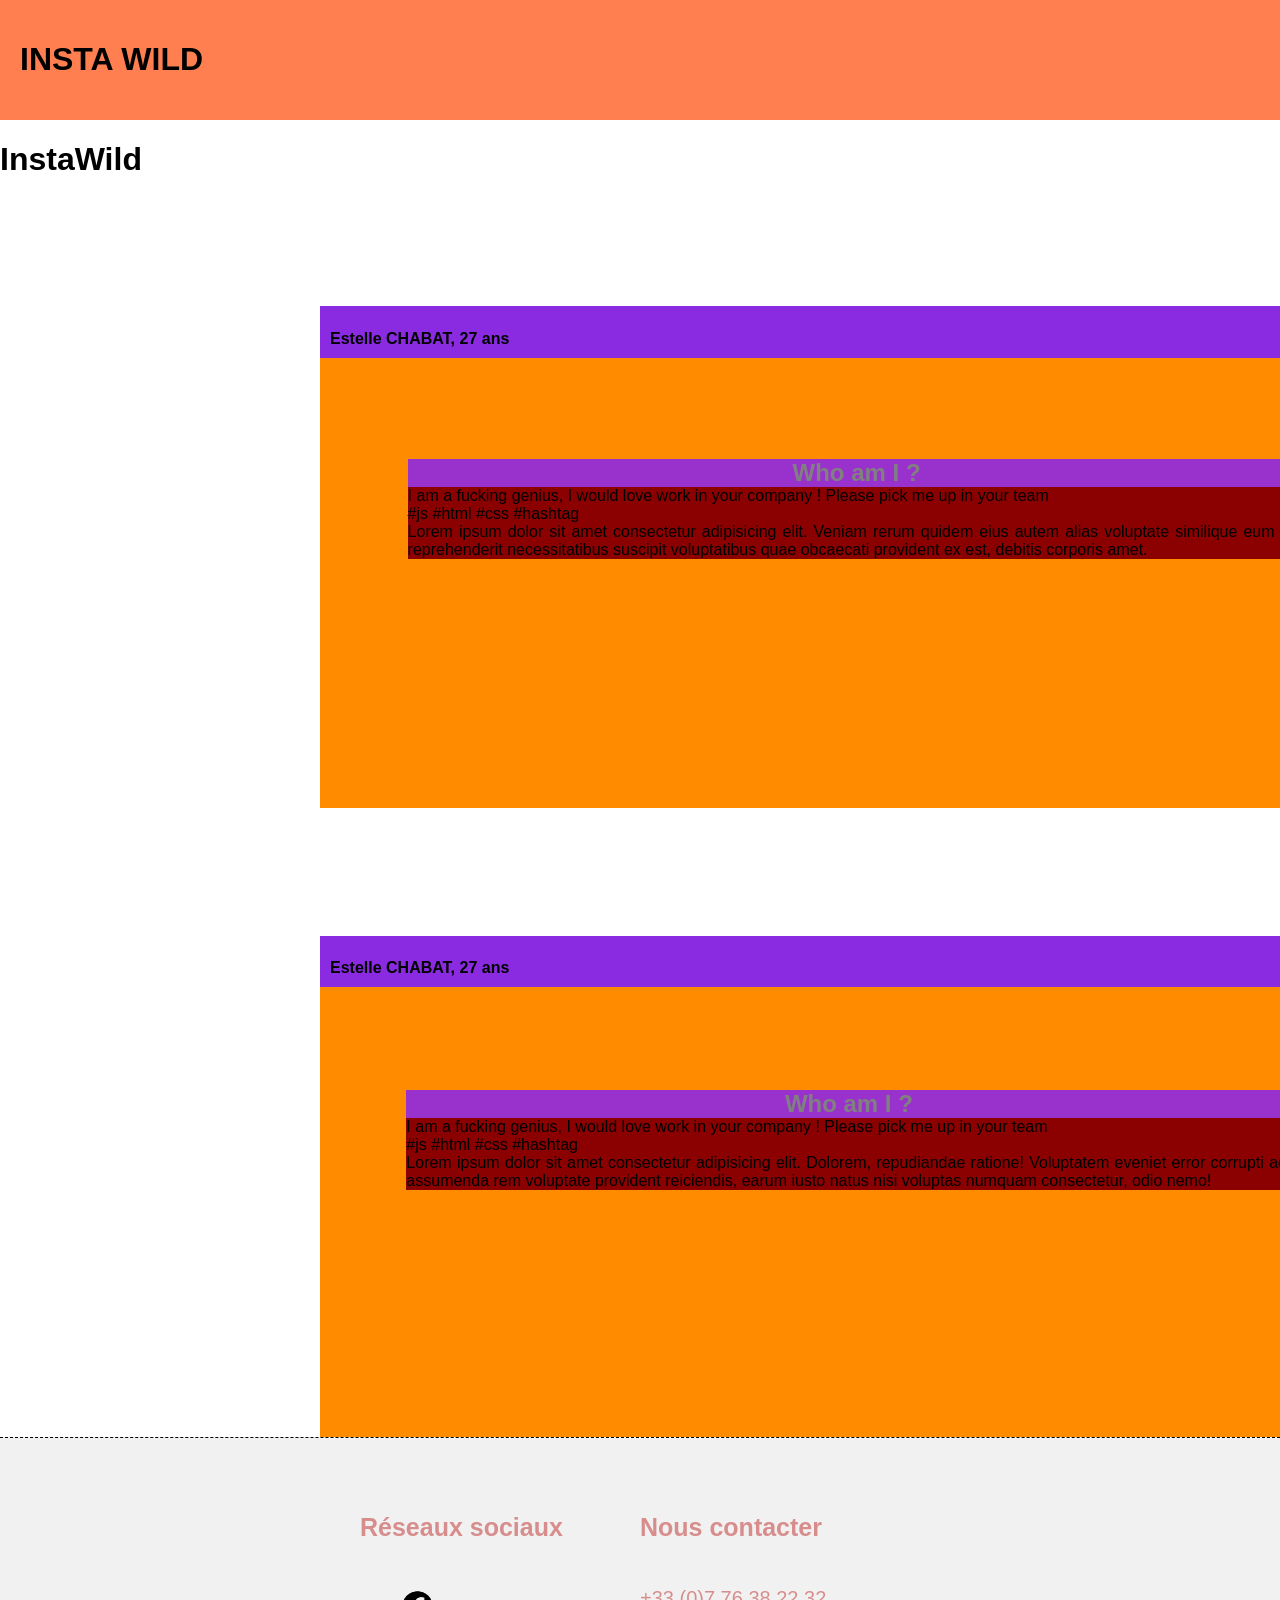
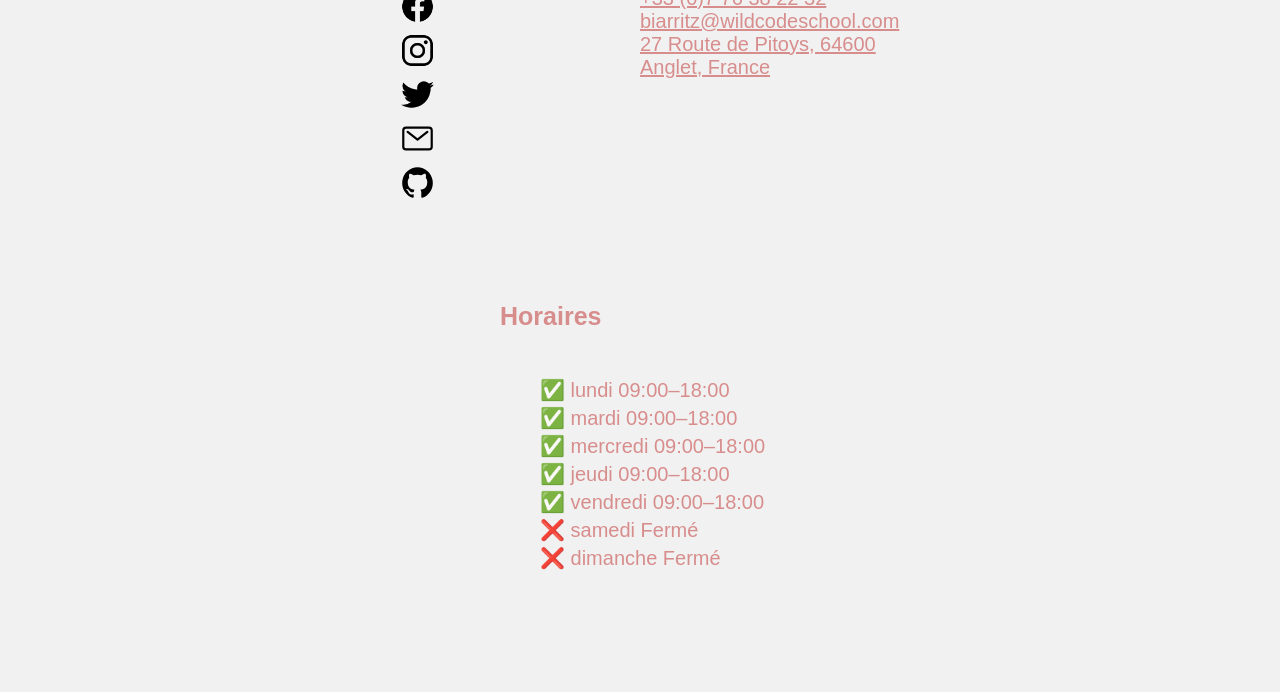
==== commit 66dc816b: "modif footer" ====
--- a/index.html
+++ b/index.html
@@ -1,11 +1,10 @@
 <!DOCTYPE html>
-<html lang="fr">
+<html>
   <head>
-    <title>InstaWild la formation des champions et des Grupetto</title>
+    <title>Insat wild </title>
     <meta charset="UTF-8" />
     <link rel="stylesheet" href="style.css" />
     <meta name="viewport" content="width=device-width, initial-scale=1.0">
-   
   </head>
 
   <body>
@@ -16,181 +15,81 @@
 
     <h1>InstaWild</h1>
 
-    <!--MATTHIAS WANNER-->
+    <div class="student">
+     
+      <h2 class="name">Estelle CHABAT, 27 ans</h2>
+   
+      <img class="photo" src="http://placekitten.com/200/300" alt="">
 
-    <div class="student"> 
-      <h2 class="name">Matthias WANNER, 32 ans</h2>
-      <img class="photo" src="webpimages/MATTHIAS WANNER.webp" alt="Matthias Wanner" >
       <div class="logoslinks">
-        <a class="logotailles" target="blank" href="https://github.com/MatthiasWanner"><img src="images/git.png" alt="logo-GitHub" width="35px" ></a>
-        <a class="logotailles" target="blank" href=""><img src="images/lnkdn.png" alt="logo-linkedin"  width="35px"></a>
-        <a class="logotailles" target="blank" href="matthias.wanner@gmail.com"><img src="images/mess.png" alt="logo-email"  width="35px"></a>
+        <a class="logotailles" href="https://github.com/Chabelle78"><img src="images/git.png" alt="logo-GitHub" width="35px" ></a>
+        <a class="logotailles" href="https://www.linkedin.com/in/estelle-chabat-a0b4aa68/"><img src="images/lnkdn.png" alt="logo-linkedin"  width="35px"></a>
+        <a class="logotailles" href="chabat.estelle@gmail.com"><img src="images/mess.png" alt="logo-email"  width="35px"></a>
       </div>
+
       <div class="description">
         <h2 class="title-description">Who am I ?</h2>
-        <p> Aime les randos en montagne, la photo, la musique. Autodidacte passionné par le code. Est animé par l'envie d'apprendre et d'évoluer</p> 
+        <p> I am a fucking genius, I would love work in your company ! Please pick me up in your team <br>#js #html #css #hashtag</br>Lorem ipsum dolor sit amet consectetur adipisicing elit. Veniam rerum quidem eius autem alias voluptate similique eum iste reprehenderit necessitatibus suscipit voluptatibus quae obcaecati provident ex est, debitis corporis amet.<br></p> 
       </div>
     </div>
 
-        <!--VICTORIA CABEZOS-->
 
-        <div class="student"> 
-          <h2 class="name">Victoria CABEZOS,  ans</h2>
-          <img class="photo" src="webpimages/VICTORIA CABEZOS.webp" alt="Victoria Cabezos">
-          <div class="logoslinks">
-            <a class="logotailles" target="blank" href="https://github.com/vicwildcode"><img src="images/git.png" alt="logo-GitHub" width="35px" ></a>
-            <a class="logotailles" target="blank" href=""><img src="images/lnkdn.png" alt="logo-linkedin"  width="35px"></a>
-            <a class="logotailles" target="blank" href="cabezosvic@gmail.com"><img src="images/mess.png" alt="logo-email"  width="35px"></a>
-          </div>
-          <div class="description">
-            <h2 class="title-description">Who am I ?</h2>
-            <p> I am a fucking genius, I would love work in your company ! Please pick me up in your team <br>#js #html #css #hashtag<br>Lorem ipsum dolor sit amet consectetur adipisicing elit. Veniam rerum quidem eius autem alias voluptate similique eum iste reprehenderit necessitatibus suscipit voluptatibus quae obcaecati provident ex est, debitis corporis amet.<br></p> 
-          </div>
-        </div>
-    
-        <!--BENJAMIN LAVIGNE -->
-    
-        <div class="student">
-          <h2 class="name">Benjamin LAVIGNE, ans</h2>
-          <img class="photo" src="" alt="Benjamin Lavigne" >
-          <div class="logoslinks">
-            <a class="logotailles" target="blank" href="https://github.com/Benwade-prog"><img src="images/git.png"  alt="logo-GitHub" width="35px" ></a>
-            <a class="logotailles" target="blank" href=""><img src="images/lnkdn.png" alt="logo-linkedin"  width="35px"></a>
-            <a class="logotailles" target="blank" href=""><img src="images/mess.png" alt="logo-email"  width="35px"></a>
-          </div>
-          <div class="description">
-            <h2 class="title-description">Who am I ?</h2>
-            <p> I am a fucking genius, I would love work in your company ! Please pick me up in your team <br>#js #html #css #hashtag<br>Lorem ipsum dolor sit amet consectetur adipisicing elit. Dolorem, repudiandae ratione! Voluptatem eveniet error corrupti ad, assumenda rem voluptate provident reiciendis, earum iusto natus nisi voluptas numquam consectetur, odio nemo!<br></p> 
-          </div>
-        </div>
+    <div class="student">
+     
+      <h2 class="name">Estelle CHABAT, 27 ans</h2>
+   
+      <img class="photo" src="images/Estelle.png" alt="photo-ESTELLE-CHABAT" width=auto>
 
-      <!--Mickael KERGROHEN-->
+      <div class="logoslinks">
+        <a class="logotailles" href="https://github.com/Chabelle78"><img src="images/git.png" alt="logo-GitHub" width="35px" ></a>
+        <a class="logotailles" href="https://www.linkedin.com/in/estelle-chabat-a0b4aa68/"><img src="images/lnkdn.png" alt="logo-linkedin"  width="35px"></a>
+        <a class="logotailles" href="chabat.estelle@gmail.com"><img src="images/mess.png" alt="logo-email"  width="35px"></a>
+      </div>
 
-    <div class="student"> 
-      <h2 class="name">Mickael KERGROHEN, 21 ans</h2>
-      <img class="photo" src="webpimages/MICKAEL KERGROHEN.webp" alt="Mickael KERGROHEN" width="auto">
-      <div class="logoslinks">
-        <a class="logotailles" target="blank" href="https://github.com/Aeryle"><img src="images/git.png"  alt="logo-GitHub" width="35px" ></a>
-        <a class="logotailles" target="blank" href=""><img src="images/lnkdn.png" alt="logo-linkedin"  width="35px"></a>
-        <a class="logotailles" target="blank" href="mickael.kergrohen@pm.me"><img src="images/mess.png" alt="logo-email"  width="35px"></a>
-      </div>
       <div class="description">
         <h2 class="title-description">Who am I ?</h2>
-        <p> I am a fucking genius, I would love work in your company ! Please pick me up in your team <br>#js #html #css #hashtag<br>Lorem ipsum dolor sit amet consectetur adipisicing elit. Veniam rerum quidem eius autem alias voluptate similique eum iste reprehenderit necessitatibus suscipit voluptatibus quae obcaecati provident ex est, debitis corporis amet.<br></p> 
+        <p> I am a fucking genius, I would love work in your company ! Please pick me up in your team <br>#js #html #css #hashtag</br>Lorem ipsum dolor sit amet consectetur adipisicing elit. Dolorem, repudiandae ratione! Voluptatem eveniet error corrupti ad, assumenda rem voluptate provident reiciendis, earum iusto natus nisi voluptas numquam consectetur, odio nemo!<br></p> 
       </div>
     </div>
 
-    <!--THOMAS BARRIAL -->
+    <footer>
 
-    <div class="student">
-      <h2 class="name">Thomas BARRIAL, 26 ans</h2>
-      <img class="photo" src="webpimages/THOMAS BARRIAL.webp" alt="Thomas Barrial" width="auto">
-      <div class="logoslinks">
-        <a class="logotailles" target="blank" href="https://github.com/ThomasBarrial"><img src="images/git.png"  alt="logo-GitHub" width="35px" ></a>
-        <a class="logotailles" target="blank" href=""><img src="images/lnkdn.png" alt="logo-linkedin"  width="35px"></a>
-        <a class="logotailles" target="blank" href=""><img src="images/mess.png" alt="logo-email"  width="35px"></a>
+      <div class="contenu-footer">
+        <div class="bloc réseaux">
+          <h3>Réseaux sociaux</h3>
+          <ul class="liste-services">
+              <li><a target="blank" href="https://www.facebook.com/WildCodeSchool/"><img src="images/logo-facebook.png" alt="logo-facebook width" width="35px"></a></li>
+              <li><a target="blank" href="https://www.instagram.com/wildcodeschool_biarritz/"><img src="images/logo-instagram.png" alt="logo-instagram" width="35px"></a></li>
+              <li><a target="blank" href="https://twitter.com/wildschool_btz"><img src="images/logo-twitter.png" alt="logo-twitter" width="35px"></a></li>
+              <li><a target="blank" href="mailto:biarritz@wildcodeschool.com"><img src="images/mail-outline.svg" alt="logo-email" width="35px"></a></li>
+              <li><a target="blank" href="https://github.com/WildCodeSchool"><img src="images/logo-github.svg" alt="logo-github" width="35px"></a></li>
+              
+          </ul>
+        </div>
+        <div class="bloc contacter ">
+          <h3>Nous contacter</h3>
+          <a class="appel" href="tel: +33 (0)7 76 38 22 32">+33 (0)7 76 38 22 32</a> 
+          <a class="mailto" href="mailto:biarritz@wildcodeschool.com">biarritz@wildcodeschool.com</a>
+          <a class="adresse" target="blank" href="https://www.google.fr/maps/place/27+Route+de+Pitoys,+64600+Anglet/@43.4633301,-1.5137391,17z/data=!3m1!4b1!4m5!3m4!1s0xd513fe559f504b1:0xf4f30c829d992ddf!8m2!3d43.4633301!4d-1.5115504">27 Route de Pitoys, 64600 Anglet, France</a>
+          
+
+
+        </div>
+        <div class="bloc horaires ">
+          <h3>Horaires</h3>
+          <ul class="liste-services">
+              <li>✅ lundi 09:00–18:00</li>
+              <li>✅ mardi 09:00–18:00</li>
+              <li>✅ mercredi 09:00–18:00</li>
+              <li>✅ jeudi 09:00–18:00</li>
+              <li>✅ vendredi 09:00–18:00</li>
+              <li>❌ samedi Fermé</li>
+              <li>❌ dimanche Fermé</li>
+          </ul>
+        </div>
       </div>
-      <div class="description">
-        <h2 class="title-description">Who am I ?</h2>
-        <p> I am a fucking genius, I would love work in your company ! Please pick me up in your team <br>#js #html #css #hashtag<br>Lorem ipsum dolor sit amet consectetur adipisicing elit. Dolorem, repudiandae ratione! Voluptatem eveniet error corrupti ad, assumenda rem voluptate provident reiciendis, earum iusto natus nisi voluptas numquam consectetur, odio nemo!<br></p> 
-      </div>
-    </div>
-        <!--REMI CARON-->
+    </footer>
 
-        <div class="student"> 
-          <h2 class="name">Rémi CARON, 30 ans</h2>
-          <img class="photo" src="webpimages/REMI CARON.webp" alt="Rémi Caron" width="auto">
-          <div class="logoslinks">
-            <a class="logotailles" target="blank" href=""><img src="images/git.png" alt="logo-GitHub" width="35px" ></a>
-            <a class="logotailles" target="blank" href=""><img src="images/lnkdn.png" alt="logo-linkedin"  width="35px"></a>
-            <a class="logotailles" target="blank" href=""><img src="images/mess.png" alt="logo-email"  width="35px"></a>
-          </div>
-          <div class="description">
-            <h2 class="title-description">Who am I ?</h2>
-            <p> I am a fucking genius, I would love work in your company ! Please pick me up in your team <br>#js #html #css #hashtag<br>Lorem ipsum dolor sit amet consectetur adipisicing elit. Veniam rerum quidem eius autem alias voluptate similique eum iste reprehenderit necessitatibus suscipit voluptatibus quae obcaecati provident ex est, debitis corporis amet.<br></p> 
-          </div>
-        </div>
-
-          <!--ESTELLE CHABAT -->
-
-    <div class="student">
-      <h2 class="name">Estelle CHABAT, 27 ans</h2>
-      <img class="photo" src="webpimages/CHABAT ESTELLE.webp" alt="photo-ESTELLE-CHABAT" width="auto">
-      <div class="logoslinks">
-        <a class="logotailles" target="blank" href="https://github.com/Chabelle78"><img src="images/git.png" alt="logo-GitHub" width="35px" ></a>
-        <a class="logotailles" target="blank" href="https://www.linkedin.com/in/estelle-chabat-a0b4aa68/"><img src="images/lnkdn.png" alt="logo-linkedin"  width="35px"></a>
-        <a class="logotailles" target="blank" href="chabat.estelle@gmail.com"><img src="images/mess.png" alt="logo-email"  width="35px"></a>
-      </div>
-      <div class="description">
-        <h2 class="title-description">Who am I ?</h2>
-        <p> I am a fucking genius, I would love work in your company ! Please pick me up in your team <br>#js #html #css #hashtag<br>Lorem ipsum dolor sit amet consectetur adipisicing elit. Dolorem, repudiandae ratione! Voluptatem eveniet error corrupti ad, assumenda rem voluptate provident reiciendis, earum iusto natus nisi voluptas numquam consectetur, odio nemo!<br></p> 
-      </div>
-    </div>
-    
-        <!--Joseph MAYORAL -->
-    
-        <div class="student">
-          <h2 class="name">Joseph MAYORAL,  ans</h2>
-          <img class="photo" src="" alt="Joseph MAYORAL" width="auto">
-          <div class="logoslinks">
-            <a class="logotailles" target="blank" href="https://github.com/Tweaka"><img src="images/git.png" alt="logo-GitHub" width="35px" ></a>
-            <a class="logotailles" target="blank" href=""><img src="images/lnkdn.png" alt="logo-linkedin"  width="35px"></a>
-            <a class="logotailles" target="blank" href="joe8myoral@gmail.com"><img src="images/mess.png" alt="logo-email"  width="35px"></a>
-          </div>
-          <div class="description">
-            <h2 class="title-description">Who am I ?</h2>
-            <p>Open-minded, i love climbing and motorbikes</p>
-          </div>
-        </div>
-
-            <!--Julien ABBADIE-->
-
-    <div class="student"> 
-      <h2 class="name">Julien ABBADIE, 29 ans</h2>
-      <img class="photo" src="webpimages/JULIEN ABBADIE.webp" alt="Julien ABBADIE" width="auto">
-      <div class="logoslinks">
-        <a class="logotailles" target="blank" href="https://github.com/JIdayyy"><img src="images/git.png" alt="logo-GitHub" width="35px" ></a>
-        <a class="logotailles" target="blank" href=""><img src="images/lnkdn.png" alt="logo-linkedin"  width="35px"></a>
-        <a class="logotailles" target="blank" href="Julien_abbadie@hotmail.fr"><img src="images/mess.png" alt="logo-email"  width="35px"></a>
-      </div>
-      <div class="description">
-        <h2 class="title-description">Who am I ?</h2>
-        <p> I am a fucking genius, I would love work in your company ! Please pick me up in your team <br>#js #html #css #hashtag<br>Lorem ipsum dolor sit amet consectetur adipisicing elit. Veniam rerum quidem eius autem alias voluptate similique eum iste reprehenderit necessitatibus suscipit voluptatibus quae obcaecati provident ex est, debitis corporis amet.<br></p> 
-      </div>
-    </div>
-
-    <!--Mathias RYCKEWAERT-->
-
-    <div class="student">
-      <h2 class="name">Mathias RYCKEWAERT, 23 ans</h2>
-      <img class="photo" src="" alt="Mathias RYCKEWAERT" width="auto">
-      <div class="logoslinks">
-        <a class="logotailles" target="blank" href="https://github.com/mryckewaert"><img src="images/git.png" alt="logo-GitHub" width="35px" ></a>
-        <a class="logotailles" target="blank" href=""><img src="images/lnkdn.png" alt="logo-linkedin"  width="35px"></a>
-        <a class="logotailles" target="blank" href="mathryckdel@free.fr"><img src="images/mess.png" alt="logo-email"  width="35px"></a>
-      </div>
-      <div class="description">
-        <h2 class="title-description">Who am I ?</h2>
-        <p> Game, ocean and Rock n roll !!!</p> 
-      </div>
-    </div>
-
-    
-        <!--Matthieu O'Jeanson -->
-    
-        <div class="student">
-          <h2 class="name">Matthieu O'JEANSON,  ans</h2>
-          <img class="photo" src="webpimages/MATTHIEU  O'JEANSON.webp" alt="Matthieu O'JEANSON" width="auto">
-          <div class="logoslinks">
-            <a class="logotailles" target="blank" href="https://github.com/Thiez-64"><img src="images/git.png" alt="logo-GitHub" width="35px" ></a>
-            <a class="logotailles" target="blank" href=""><img src="images/lnkdn.png" alt="logo-linkedin"  width="35px"></a>
-            <a class="logotailles" target="blank" href=""><img src="images/mess.png" alt="logo-email"  width="35px"></a>
-          </div>
-          <div class="description">
-            <h2 class="title-description">Who am I ?</h2>
-            <p> I am a fucking genius, I would love work in your company ! Please pick me up in your team <br>#js #html #css #hashtag<br>Lorem ipsum dolor sit amet consectetur adipisicing elit. Dolorem, repudiandae ratione! Voluptatem eveniet error corrupti ad, assumenda rem voluptate provident reiciendis, earum iusto natus nisi voluptas numquam consectetur, odio nemo!<br></p> 
-          </div>
-        </div>
 
     <script src="script.js"></script>
   </body>
--- a/style.css
+++ b/style.css
@@ -16,15 +16,17 @@
       header {
         padding: 20px;
         align-items: center;
-        background-color:rgb(207, 104, 97);
+        background-color: coral;
       
       }
 
       .student  {
+  
         width: 100%;
 
       }
       .name {
+
         margin-bottom: 0;
         padding-top: 10px;
         padding-bottom: 10px;
@@ -76,7 +78,74 @@
       
       }
 
-
+      /* CHANGE SCREEN WITH LAPTOP */
+    
+      @media screen and (min-width: 1024px){
+        body {
+          padding: 0;
+          margin: 0;
+          font-family: roboto, sans-serif;
+        }
+       
+        
+        header {
+          padding: 20px;
+          align-items: center;
+          background-color: coral;
+        
+        }
+  
+        .student  {
+          margin-left: 25%;
+          margin-right: 25%;
+        }
+
+
+      .photo {
+        width: 100%;
+        height:50vh;
+      }
+
+      .logoslinks {
+        display: flex;
+        justify-content: flex-start;
+        padding-left: 20px;
+        padding-top: 2%;
+      }
+
+      .logotailles {
+        padding-left: 10px;
+        padding-right: 10px;
+      }
+
+
+      .description{
+        display: flex;
+        flex-direction: column;
+        justify-content: space-around;
+        padding-bottom: 15%;
+        text-align: justify;
+        padding-left: 8%;
+        padding-right: 10%;
+  
+      }
+        
+      .description h2 {
+        align-items: flex-start;
+        font-size:x-large;
+        color:gray;
+        margin-top:2%;
+        margin-bottom: 0; 
+
+      }
+
+      .description p {
+        margin: 0;
+      
+      }
+      
+
+      }
      
 /* CHANGE SCREEN WITH TABLETS */
 
@@ -95,130 +164,6 @@
         
         }
   
-      .student  {
-        margin-top: 5px;
-        margin-bottom: 5px;
-         display: grid;
-         grid-template-areas: 
-                  "name logoslinks" 
-                  "description photo" ;
-        grid-template-columns: 1fr 6fr 6fr 1fr;
-  
-    
-        }
-
-      .student .name{
-        grid-area: name ;
-        grid-column-start: 2;
-        padding-top: 0;
-        align-self: center;
-
-      
-      }
-
-      .student .photo {
-        grid-area: photo;
-        grid-column-start: 3;
-        height: 90%;
-        padding-top: 5%;
-    
-      }
-
-      .student .logoslinks {
-        grid-area: logoslinks;
-        justify-content:space-evenly;
-        grid-column-start: 3;
-            
-      }
-
-      .student .description {
-        grid-area: description;
-        grid-column-start: 2;
-        padding-top: 5%;
-    
-      }
-
-      .student .description .title-description {
-        align-self: center;
-      }
-     
-      }
-
-      /* CHANGE SCREEN WITH LAPTOP */
-    
-      @media screen and (min-width: 1024px) {
-
-      body {
-        padding: 0;
-        margin: 0;
-        font-family: roboto, sans-serif;
-      }
-     
-      
-      header {
-        padding: 20px;
-        background-color: chartreuse;
-      
-      }
-
-      .student  {
-        display: grid;
-        grid-template-columns: 2fr 2fr 2fr;
-        grid-template-rows: 4;
-        grid-template-areas: 
-        "name"
-        "photo"
-        "logoslinks"
-        "description"
-       ;
-        padding-bottom: 5%;
-      }
-
-      .student .name {
-        grid-area: name;
-        grid-column-start: 2;
-        margin: 0;
-        padding:0;
-        
-
-      }
-
-      .student .photo {
-        grid-area: photo;
-        grid-column-start: 2;
-        width: 40vh;
-        justify-self: center;
-        margin: 0;
-        padding: 0;
-      }
-     
-      
-      .student .logoslinks{
-        grid-area: logoslinks;
-        grid-column-start: 2;
-        margin: 0;
-        padding:0;
-        justify-content:center;
-    
-      }
-
-      .student .logoslinks .logotailles{
-        padding-left: 5%;
-        padding-right: 5%;
-      }
-
-      .student .description {
-        grid-area: description;
-        grid-column-start: 3;
-        margin: 0;
-        padding:0;
-      }
-   
-  
-    
-      }
-
-      /*essai 1 pour la partie tablets
         .student  {
           background-color: blueviolet;
           margin-top:10%;
@@ -241,28 +186,12 @@
         grid-row-start: row1-start;
         grid-row-end: 3;
       }
-      
-
-      essai 2 
-         .student  {
-        background-color: blueviolet;
-          display: flex;
-          flex-direction: column;
-          align-items: center;
-          
-        }
-        
-      .photo {
-        background-color: chocolate;
-        width:  auto;
-        height: 20vh;
-        background-size: cover;     
-      }
 
       .logoslinks { background-color: crimson;
         display: flex;
+        justify-content: flex-start;
+        padding-left: 20px;
         padding-top: 2%;
-        padding-left: 0;
       }
 
       .logotailles {
@@ -272,74 +201,167 @@
       }
 
 
-      */     
-      
-      /*.student  {
-         
-        margin-top:10%;
-        display:grid;     
-        grid-column-start: 2;
-        grid-column-end: five;
-        grid-row-start: row1-start;
-        grid-row-end: 3;
-  
-     
-      }
-      
-
-    .photo {
-      background-color: chocolate;
-      width: auto;
-      height:20vh;
-      grid-column-start: 2;
-      grid-column-end: five;
-      grid-row-start: row1-start;
-      grid-row-end: 3;
-    }  
-
-
-    essai de display flex pour lordi
-      @media screen and (min-width: 1024px) {
-
-      body {
+      .description{
+        background-color: darkorange;
+        display: flex;
+        flex-direction: column;
+        justify-content: center;
+        padding-bottom: 15%;
+        text-align: justify;
+        padding-left: 8%;
+        padding-right: 10%;
+  
+      }
+        
+      .description h2 {
+        background-color: darkorchid;
+        text-align: center;
+        font-size:x-large;
+        color:gray;
+        margin-top:2%;
+        margin-bottom: 0; 
+
+      }
+
+      .description p {
+        background-color: darkred;
+        margin: 0;
+      
+      }
+      
+
+      }
+      before, ::after {
+        box-sizing: border-box;
+        margin: 0;
         padding: 0;
-        margin: 0;
-        font-family: roboto, sans-serif;
-      }
-     
-      
-      header {
-        padding: 20px;
-        background-color: chartreuse;
-      
-      }
-
-      .student  {
-        display: flex;
-        flex-direction: column;
-      }
-       
-
-
-      .student .photo {
-        width: 30vh;
-        align-self: center;
-        padding-top: 0;
-      } 
-     
-   
-      .student .logoslinks {
-        padding: 0;
+    }
+    
+    
+    
+    
+    
+    footer {
+        flex-shrink: 0;
+        border-top: 1px dashed #000;
+        width: 100%;
+        background: #f1f1f1;
+        color: #d88d8d;    
+    }
+    .contenu-footer {
+        width: 1200px;
+        margin: 0 auto;
+        display: flex;
         justify-content: center;
-
-      }
-
-      .student .logoslinks .logotailles{
-        padding-top: 10px;
-        padding-left: 3vh ;
-        padding-right: 3vh;
-      }
-      
-
-   
-  +        align-items: flex-start;
+        font-size: 20px;
+        padding: 50px 0 100px;
+    }
+    
+    .bloc {
+        width: 25%;
+        margin: 0 30px;
+    }
+    .contacter .mailto {
+      cursor: default;
+      color: #d88d8d;
+      
+    }
+    .contacter .adresse {
+
+      cursor: default;
+      color: #d88d8d;
+
+    }
+
+    .contacter .appel {
+
+      cursor: default;
+      color: #d88d8d;
+    }
+
+    .contacter .appel:hover{
+
+      color: red;
+
+    }
+    
+    .contacter .adresse:hover{
+
+      color: red;
+    }
+    .contacter .mailto:hover{
+      
+      color:red;
+    
+    }
+    
+
+    /* contact */
+    .bloc h3 {
+        font-size: 25px;
+        padding-bottom: 20px;
+    }
+    
+    .footer-contact p {
+        padding: 5px 0;
+    }
+    
+    /* Services */
+    
+    
+    .liste-services,
+    .liste-horaires,
+    .liste-media {
+        list-style-type: none;
+    }
+    .liste-services li {
+        padding: 2px 0;
+    }
+    .liste-services a {
+        text-decoration: none;
+        color: #333;
+    }
+    .liste-services a:hover {
+        color: rgb(3,3,3);
+    }
+    
+    
+    
+    
+    /* Media queries */
+    
+    @media screen and (max-width: 1300px) {
+    
+        .contenu-footer {
+            width: 700px;
+            flex-wrap: wrap;
+        }
+        .bloc {
+            width: 40%;
+            margin: 0 0;
+        }
+        .bloc:nth-child(1),
+        .bloc:nth-child(2) {
+            margin-bottom: 50px;
+        }
+    
+    }
+    
+    
+    @media screen and (max-width: 800px) {
+        .contenu-footer {
+            width: 320px;
+        }
+        .bloc {
+            width: 300px;
+            margin: 30px 30px;
+        }
+        .bloc:nth-child(1),
+        .bloc:nth-child(2) {
+            margin-bottom: 30px;
+        }
+        .bloc:nth-child(1) {
+            margin-top: 0;
+        }
+    }
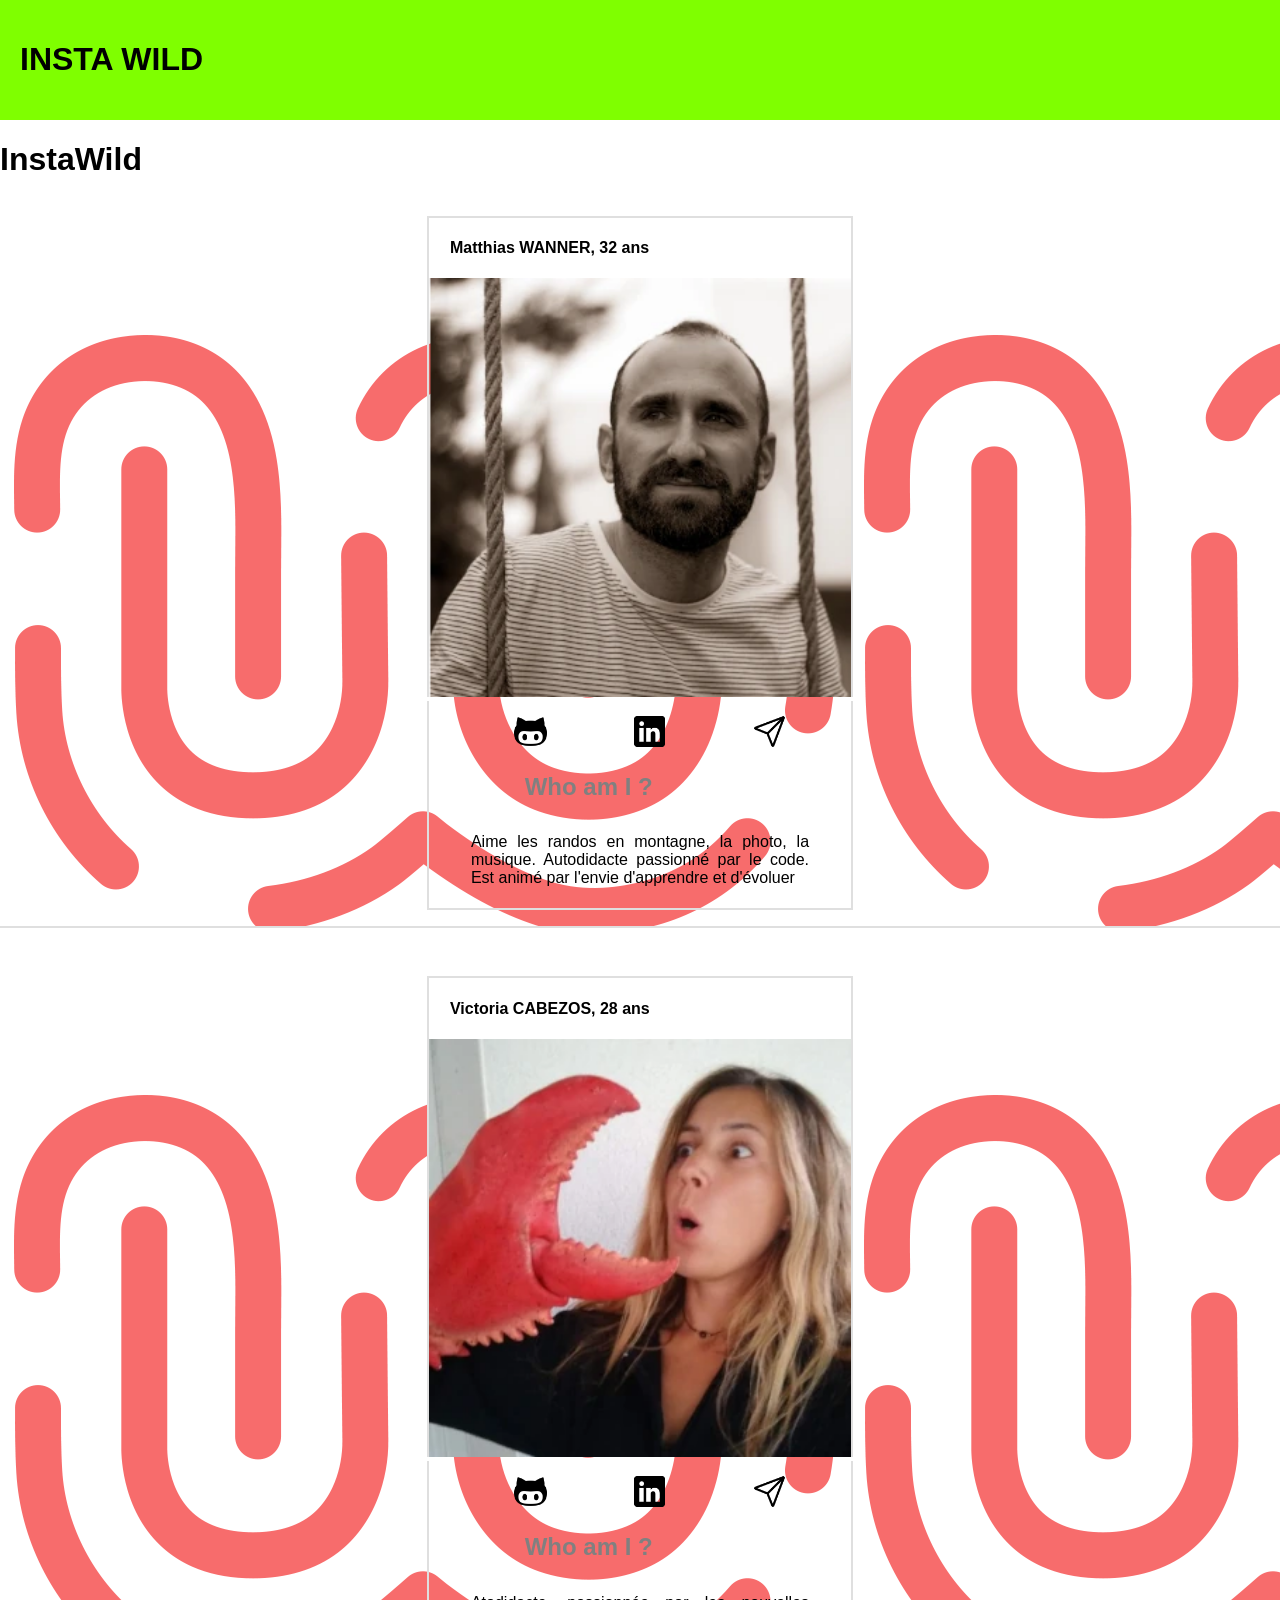
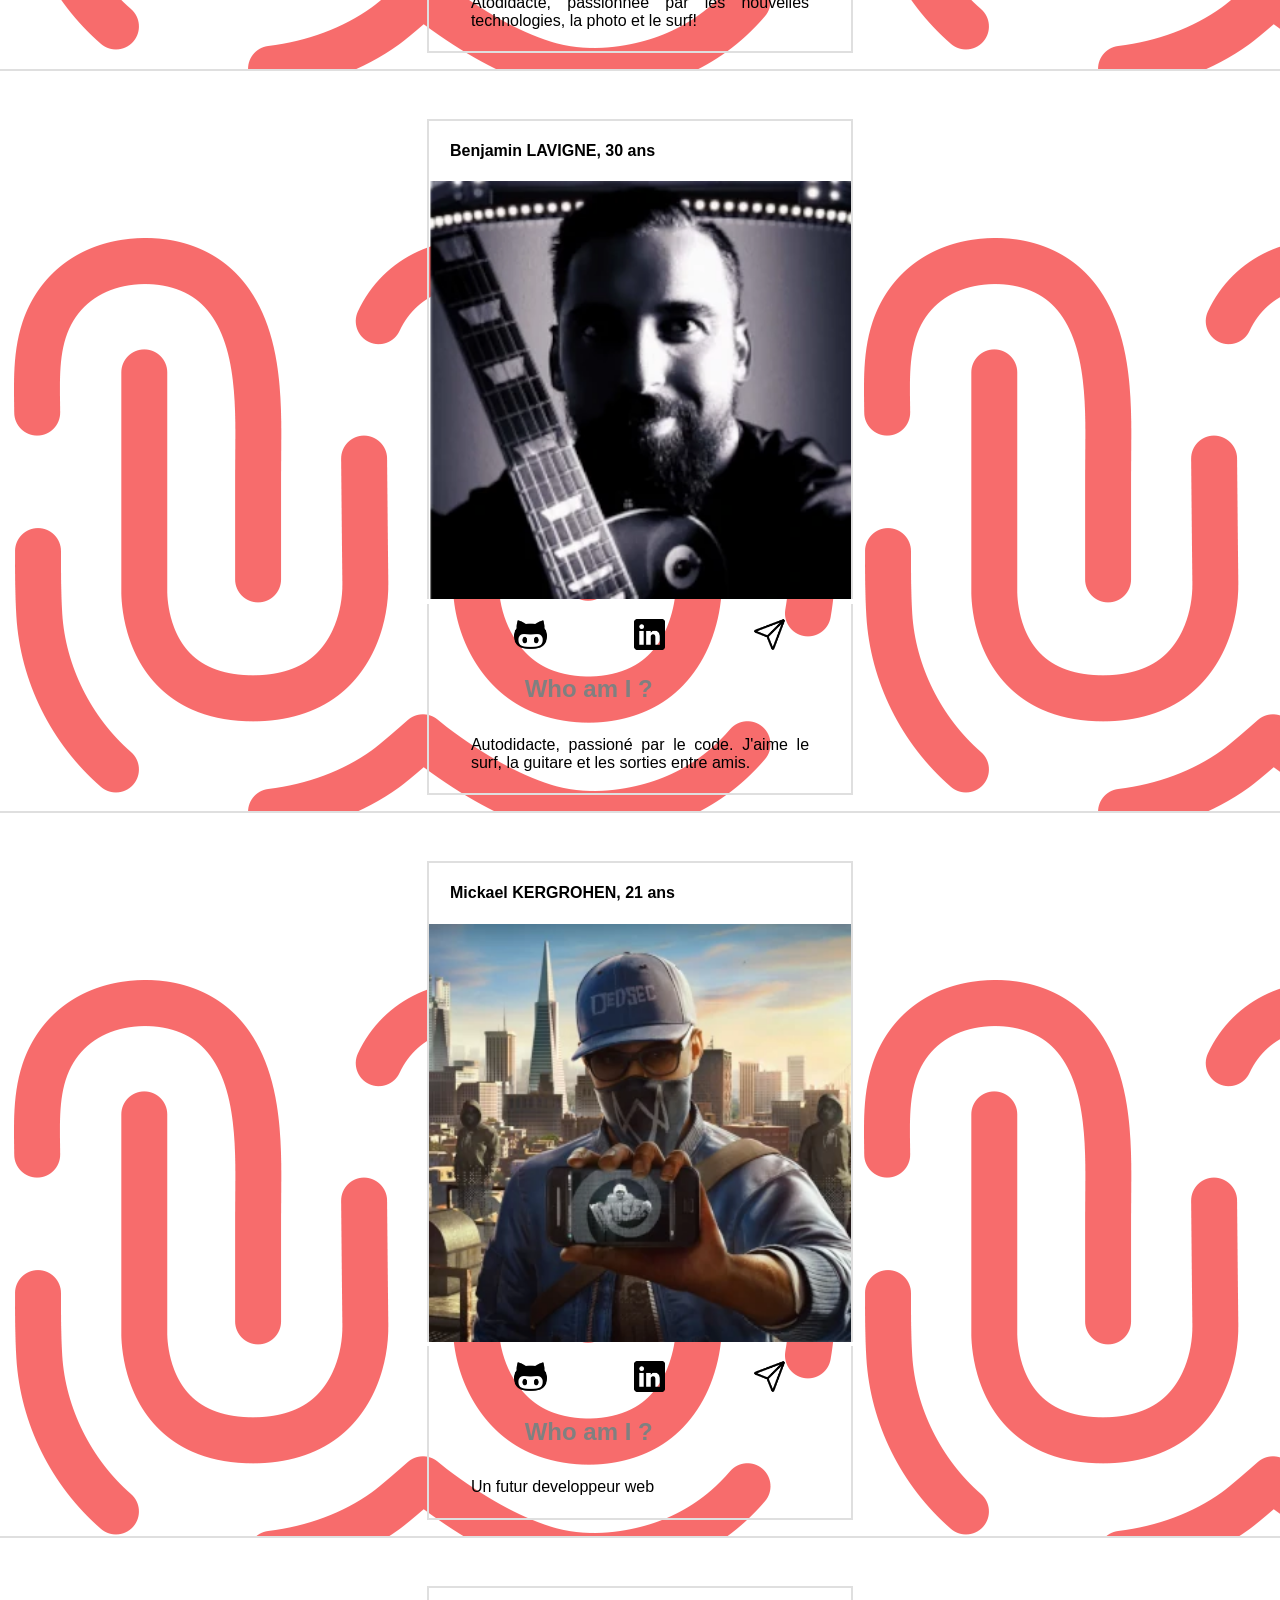
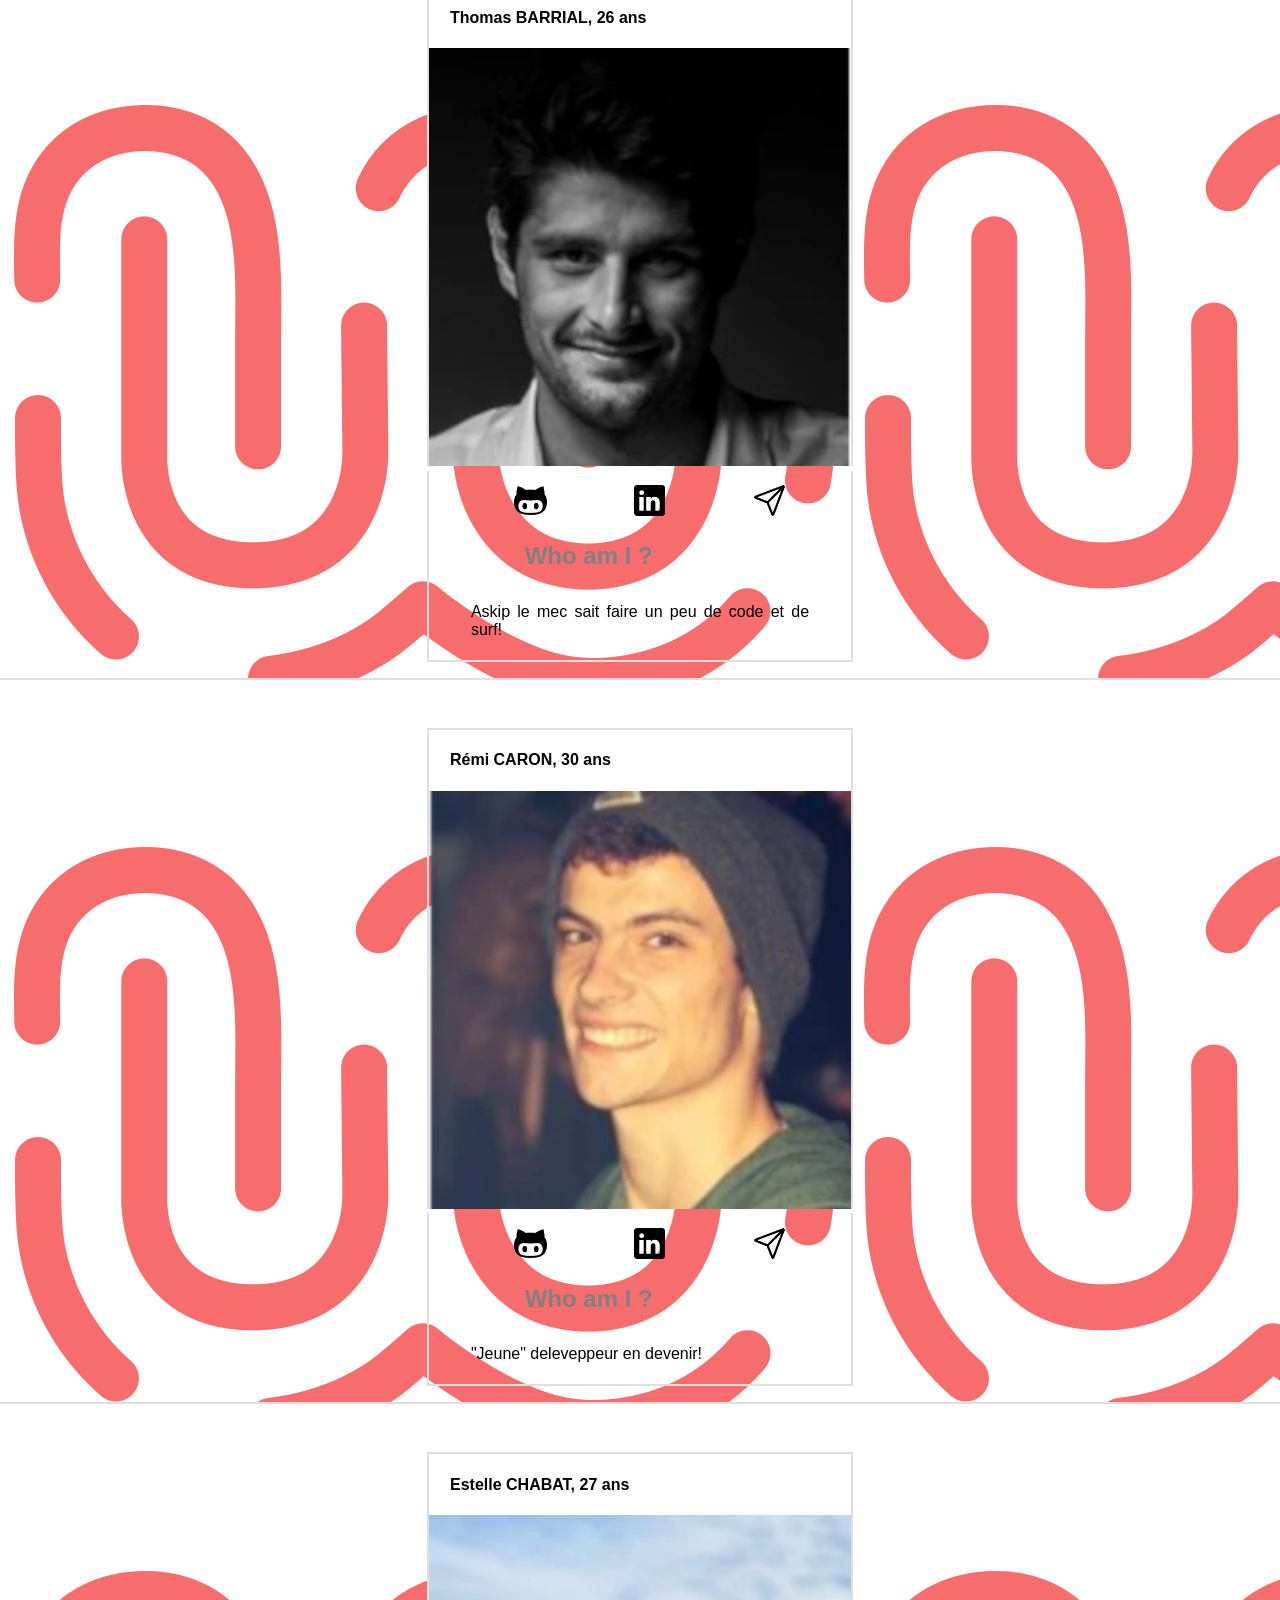
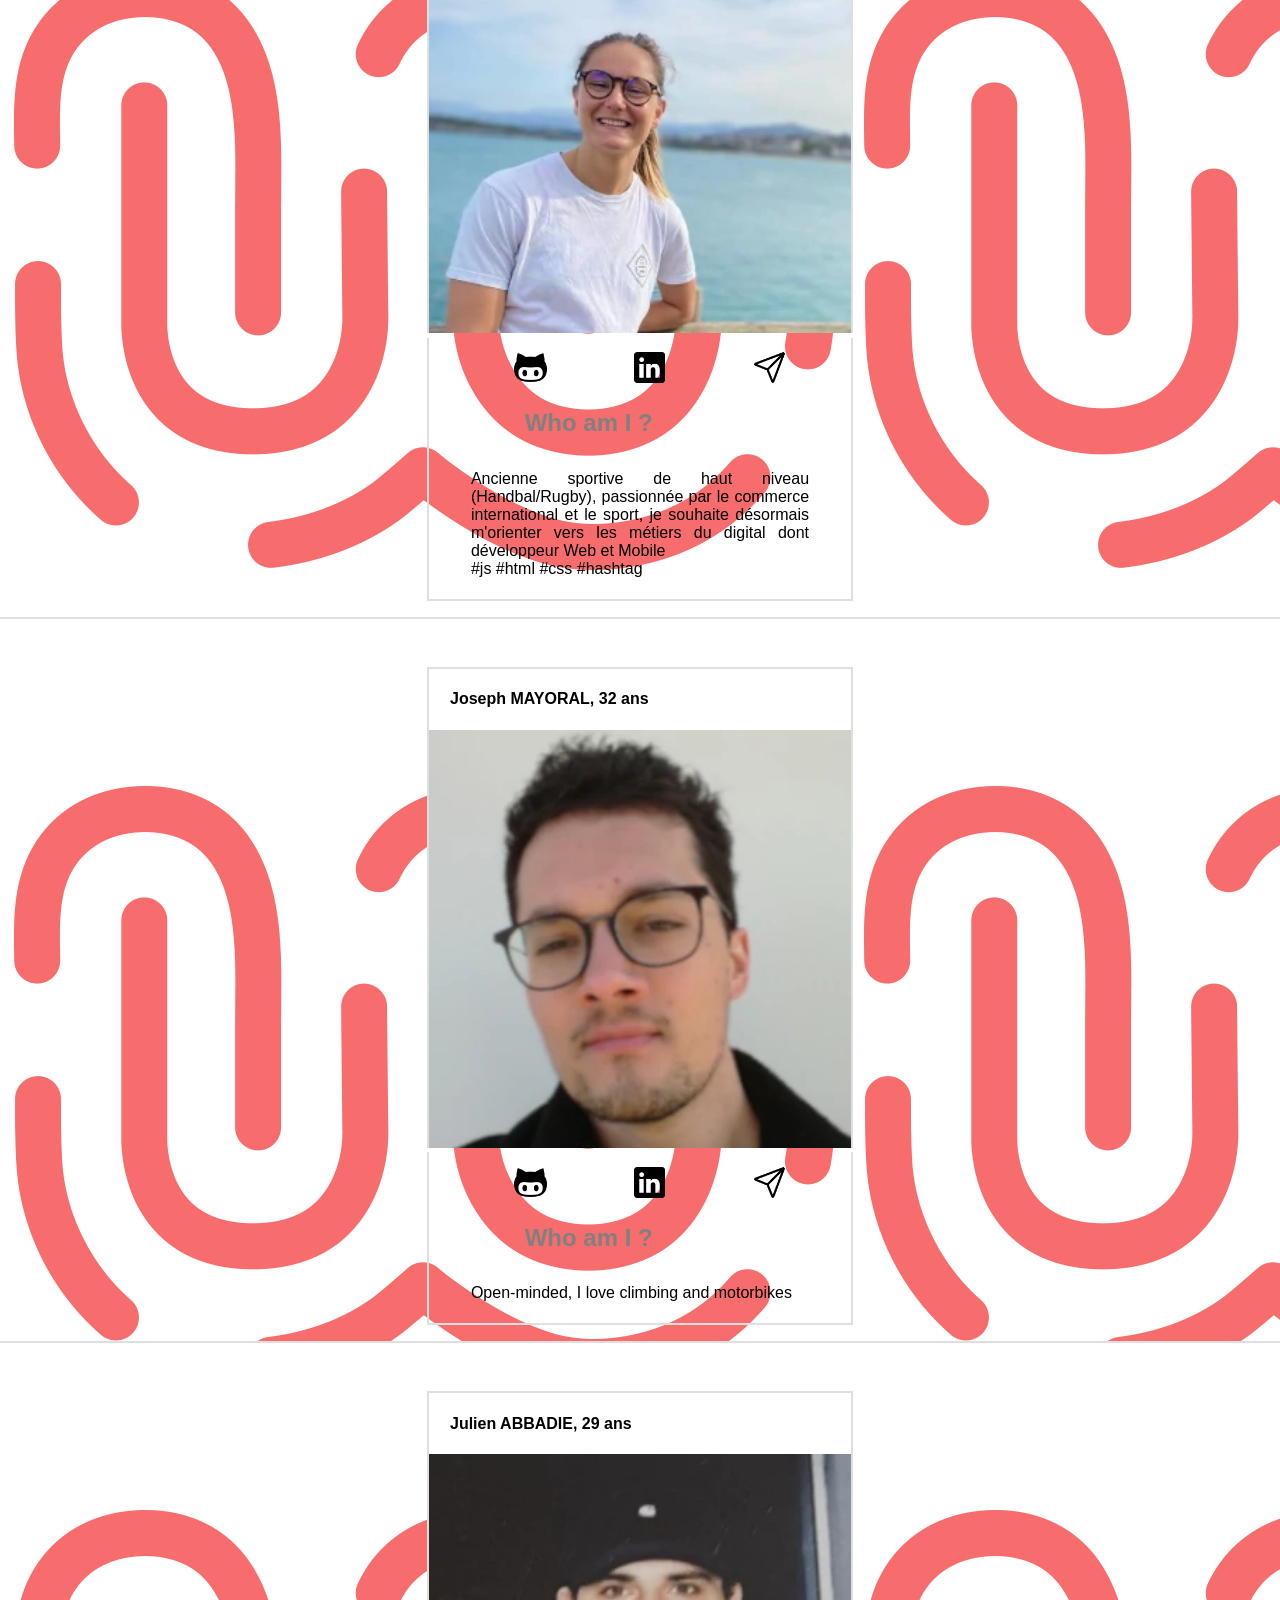
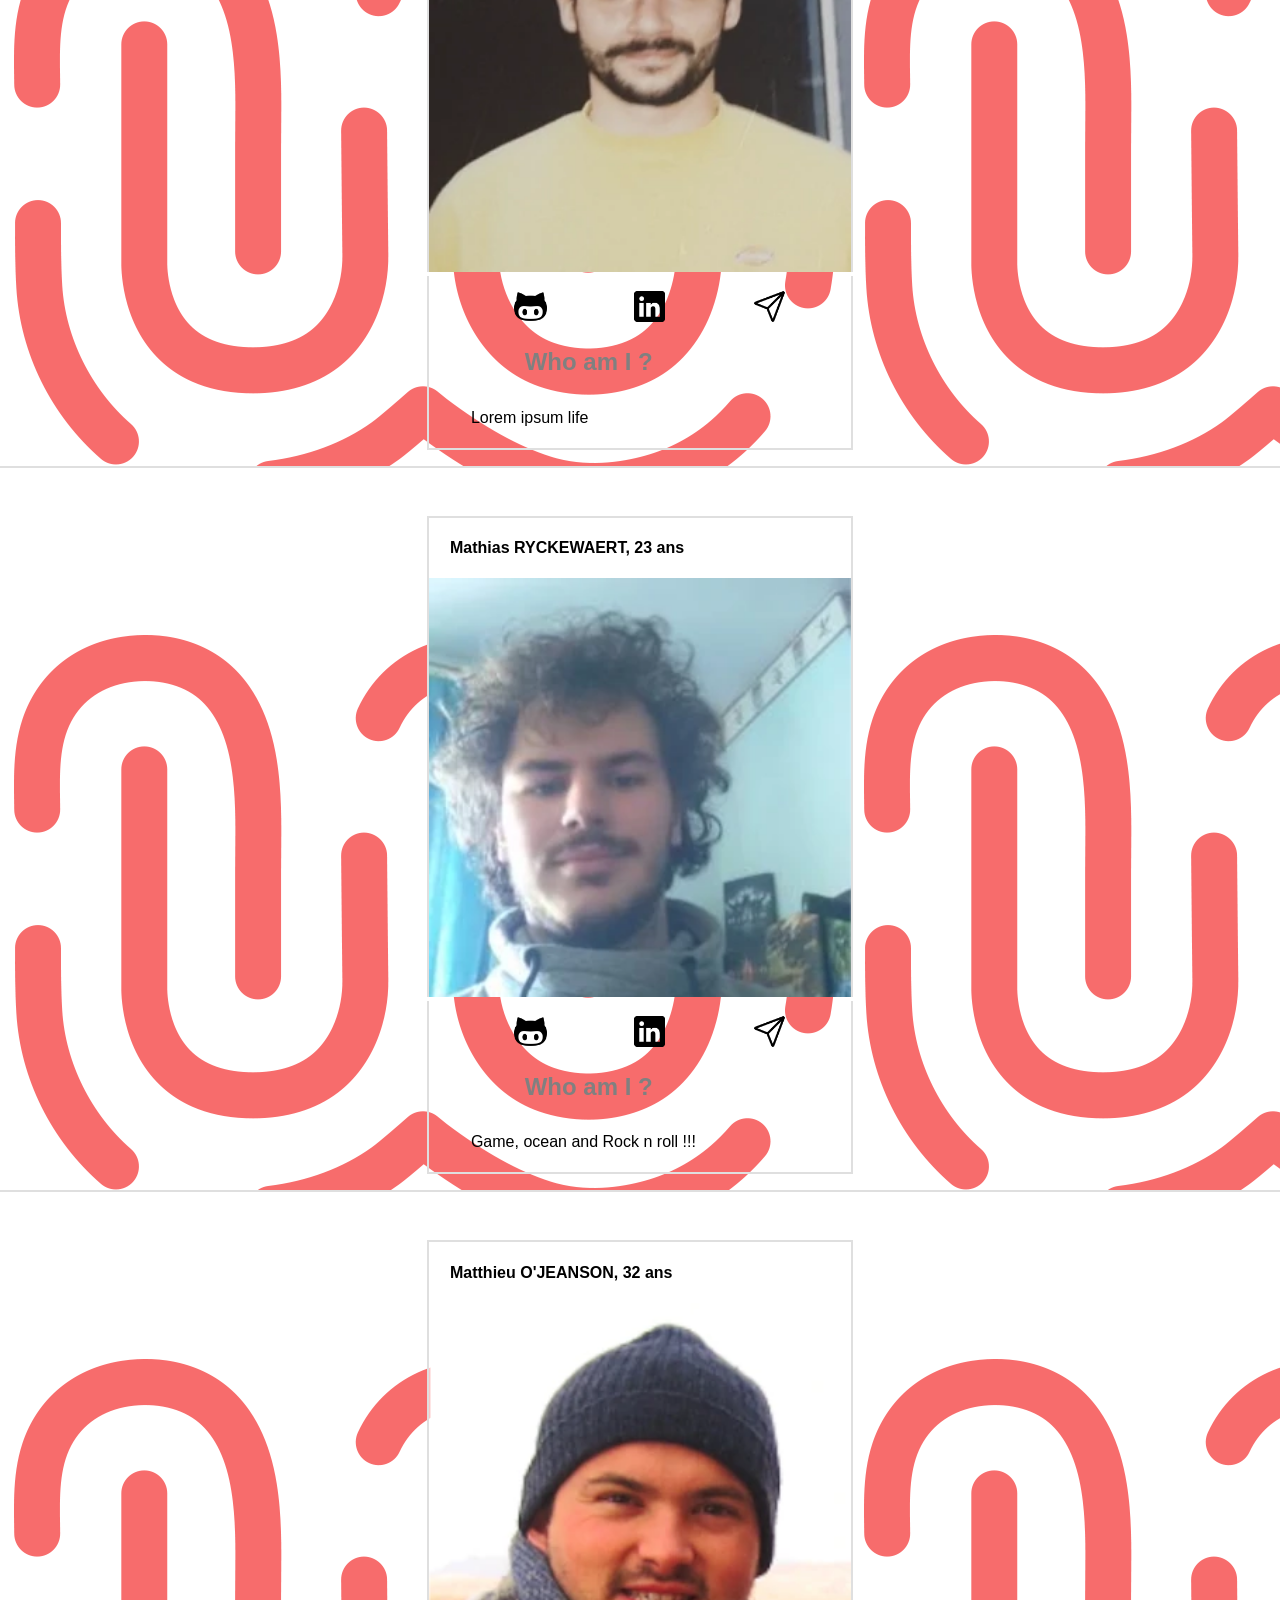
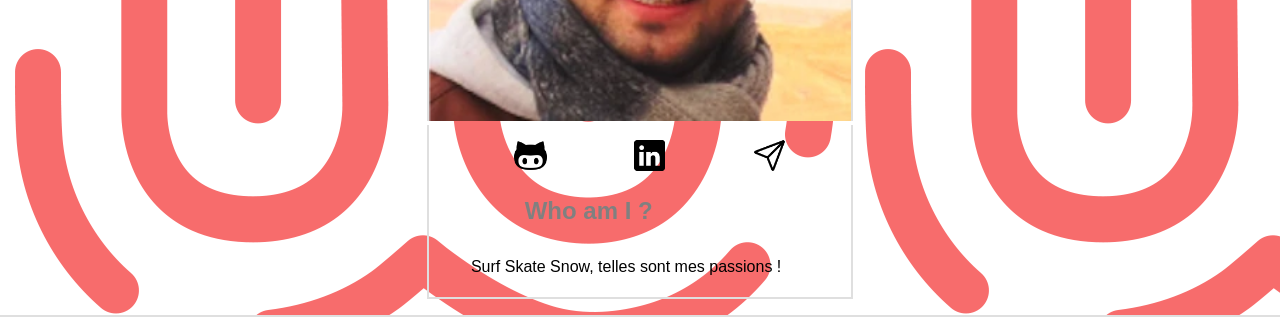
==== commit 3ca0e059: "Modifications faites au CSS sur tous les Queries plus ajout de toutes les données des students" ====
--- a/index.html
+++ b/index.html
@@ -1,10 +1,11 @@
 <!DOCTYPE html>
-<html>
+<html lang="fr">
   <head>
-    <title>Insat wild </title>
+    <title>InstaWild la formation des champions et des Grupetto</title>
     <meta charset="UTF-8" />
     <link rel="stylesheet" href="style.css" />
     <meta name="viewport" content="width=device-width, initial-scale=1.0">
+   
   </head>
 
   <body>
@@ -15,81 +16,185 @@
 
     <h1>InstaWild</h1>
 
+    <div class="studentalls">
+
+    <!--MATTHIAS WANNER-->
+   
+    <div class="student"> 
+      <h2 class="name">Matthias WANNER, 32 ans</h2>
+      <img class="photo" src="webpimages/MATTHIAS WANNER.webp" alt="Matthias Wanner" >
+      <div class="logoslinks">
+        <a class="logotailles" target="blank" href="https://github.com/MatthiasWanner"><img src="images/git.png" alt="logo-GitHub" width="35px" ></a>
+        <a class="logotailles" target="blank" href=""><img src="images/lnkdn.png" alt="logo-linkedin"  width="35px"></a>
+        <a class="logotailles" target="blank" href="mailto:matthias.wanner@gmail.com"><img src="images/mess.png" alt="logo-email"  width="35px"></a>
+      </div>
+      <div class="description">
+        <h2 class="title-description">Who am I ?</h2>
+        <p> Aime les randos en montagne, la photo, la musique. Autodidacte passionné par le code. Est animé par l'envie d'apprendre et d'évoluer</p> 
+      </div>
+    </div>
+
+        <!--VICTORIA CABEZOS-->
+
+        <div class="student"> 
+          <h2 class="name">Victoria CABEZOS,  28 ans</h2>
+          <img class="photo" src="webpimages/VICTORIA CABEZOS.webp" alt="Victoria Cabezos">
+          <div class="logoslinks">
+            <a class="logotailles" target="blank" href="https://github.com/vicwildcode"><img src="images/git.png" alt="logo-GitHub" width="35px" ></a>
+            <a class="logotailles" target="blank" href=""><img src="images/lnkdn.png" alt="logo-linkedin"  width="35px"></a>
+            <a class="logotailles" target="blank" href="mailto:cabezosvic@gmail.com"><img src="images/mess.png" alt="logo-email"  width="35px"></a>
+          </div>
+          <div class="description">
+            <h2 class="title-description">Who am I ?</h2>
+            <p>Atodidacte, passionnée par les nouvelles technologies, la photo et le surf!</p>
+          </div>
+        </div>
+    
+        <!--BENJAMIN LAVIGNE -->
+    
+        <div class="student">
+          <h2 class="name">Benjamin LAVIGNE, 30 ans</h2>
+          <img class="photo" src="webpimages/BENJAMIN CADET.webp" alt="Benjamin Lavigne" >
+          <div class="logoslinks">
+            <a class="logotailles" target="blank" href="https://github.com/Benwade-prog"><img src="images/git.png"  alt="logo-GitHub" width="35px" ></a>
+            <a class="logotailles" target="blank" href=""><img src="images/lnkdn.png" alt="logo-linkedin"  width="35px"></a>
+            <a class="logotailles" target="blank" href="mailto:benjamin.lavigneducadet@gmail.com"><img src="images/mess.png" alt="logo-email"  width="35px"></a>
+          </div>
+          <div class="description">
+            <h2 class="title-description">Who am I ?</h2>
+            <p>Autodidacte, passioné par le code. J'aime le surf, la guitare et les sorties entre amis. </p>
+          </div>
+        </div>
+
+      <!--Mickael KERGROHEN-->
+
+    <div class="student"> 
+      <h2 class="name">Mickael KERGROHEN, 21 ans</h2>
+      <img class="photo" src="webpimages/MICKAEL KERGROHEN.webp" alt="Mickael KERGROHEN" width="auto">
+      <div class="logoslinks">
+        <a class="logotailles" target="blank" href="https://github.com/Aeryle"><img src="images/git.png"  alt="logo-GitHub" width="35px" ></a>
+        <a class="logotailles" target="blank" href=""><img src="images/lnkdn.png" alt="logo-linkedin"  width="35px"></a>
+        <a class="logotailles" target="blank" href="mailto:mickael.kergrohen@pm.me"><img src="images/mess.png" alt="logo-email"  width="35px"></a>
+      </div>
+      <div class="description">
+        <h2 class="title-description">Who am I ?</h2>
+        <p>Un futur developpeur web</p>
+      </div>
+    </div>
+
+    <!--THOMAS BARRIAL -->
+
     <div class="student">
-     
+      <h2 class="name">Thomas BARRIAL, 26 ans</h2>
+      <img class="photo" src="webpimages/THOMAS BARRIAL.webp" alt="Thomas Barrial" width="auto">
+      <div class="logoslinks">
+        <a class="logotailles" target="blank" href="https://github.com/ThomasBarrial"><img src="images/git.png"  alt="logo-GitHub" width="35px" ></a>
+        <a class="logotailles" target="blank" href=""><img src="images/lnkdn.png" alt="logo-linkedin"  width="35px"></a>
+        <a class="logotailles" target="blank" href="mailto:thomas@barrial.fr"><img src="images/mess.png" alt="logo-email"  width="35px"></a>
+      </div>
+      <div class="description">
+        <h2 class="title-description">Who am I ?</h2>
+        <p>Askip le mec sait faire un peu de code et de surf! </p>
+      </div>
+    </div>
+        <!--REMI CARON-->
+
+        <div class="student"> 
+          <h2 class="name">Rémi CARON, 30 ans</h2>
+          <img class="photo" src="webpimages/REMI CARON.webp" alt="Rémi Caron" width="auto">
+          <div class="logoslinks">
+            <a class="logotailles" target="blank" href=""><img src="images/git.png" alt="logo-GitHub" width="35px" ></a>
+            <a class="logotailles" target="blank" href=""><img src="images/lnkdn.png" alt="logo-linkedin"  width="35px"></a>
+            <a class="logotailles" target="blank" href="mailto:r.caron@gmail.com"><img src="images/mess.png" alt="logo-email"  width="35px"></a>
+          </div>
+          <div class="description">
+            <h2 class="title-description">Who am I ?</h2>
+            <p>"Jeune" deleveppeur en devenir! </p>
+          </div>
+        </div>
+
+          <!--ESTELLE CHABAT -->
+
+    <div class="student">
       <h2 class="name">Estelle CHABAT, 27 ans</h2>
-   
-      <img class="photo" src="http://placekitten.com/200/300" alt="">
-
-      <div class="logoslinks">
-        <a class="logotailles" href="https://github.com/Chabelle78"><img src="images/git.png" alt="logo-GitHub" width="35px" ></a>
-        <a class="logotailles" href="https://www.linkedin.com/in/estelle-chabat-a0b4aa68/"><img src="images/lnkdn.png" alt="logo-linkedin"  width="35px"></a>
-        <a class="logotailles" href="chabat.estelle@gmail.com"><img src="images/mess.png" alt="logo-email"  width="35px"></a>
-      </div>
-
-      <div class="description">
-        <h2 class="title-description">Who am I ?</h2>
-        <p> I am a fucking genius, I would love work in your company ! Please pick me up in your team <br>#js #html #css #hashtag</br>Lorem ipsum dolor sit amet consectetur adipisicing elit. Veniam rerum quidem eius autem alias voluptate similique eum iste reprehenderit necessitatibus suscipit voluptatibus quae obcaecati provident ex est, debitis corporis amet.<br></p> 
-      </div>
-    </div>
-
+      <img class="photo" src="webpimages/CHABAT ESTELLE.webp" alt="photo-ESTELLE-CHABAT" width="auto">
+      <div class="logoslinks">
+        <a class="logotailles" target="blank" href="https://github.com/Chabelle78"><img src="images/git.png" alt="logo-GitHub" width="35px" ></a>
+        <a class="logotailles" target="blank" href="https://www.linkedin.com/in/estelle-chabat-a0b4aa68/"><img src="images/lnkdn.png" alt="logo-linkedin"  width="35px"></a>
+        <a class="logotailles" target="blank" href="mailto:chabat.estelle@gmail.com"><img src="images/mess.png" alt="logo-email"  width="35px"></a>
+      </div>
+      <div class="description">
+        <h2 class="title-description">Who am I ?</h2>
+        <p> Ancienne sportive de haut niveau (Handbal/Rugby), passionnée par le commerce international et le sport, je souhaite désormais m'orienter vers les métiers du digital dont développeur Web et Mobile <br>#js #html #css #hashtag<br>
+      </div>
+    </div>
+    
+        <!--Joseph MAYORAL -->
+    
+        <div class="student">
+          <h2 class="name">Joseph MAYORAL, 32 ans</h2>
+          <img class="photo" src="webpimages/JOSEPH MAYORAL.webp" alt="Joseph MAYORAL" width="auto">
+          <div class="logoslinks">
+            <a class="logotailles" target="blank" href="https://github.com/Tweaka"><img src="images/git.png" alt="logo-GitHub" width="35px" ></a>
+            <a class="logotailles" target="blank" href=""><img src="images/lnkdn.png" alt="logo-linkedin"  width="35px"></a>
+            <a class="logotailles" target="blank" href="mailto:joe8myoral@gmail.com"><img src="images/mess.png" alt="logo-email"  width="35px"></a>
+          </div>
+          <div class="description">
+            <h2 class="title-description">Who am I ?</h2>
+            <p>Open-minded, I love climbing and motorbikes</p>
+          </div>
+        </div>
+
+            <!--Julien ABBADIE-->
+
+    <div class="student"> 
+      <h2 class="name">Julien ABBADIE, 29 ans</h2>
+      <img class="photo" src="webpimages/JULIEN ABBADIE.webp" alt="Julien ABBADIE" width="auto">
+      <div class="logoslinks">
+        <a class="logotailles" target="blank" href="https://github.com/JIdayyy"><img src="images/git.png" alt="logo-GitHub" width="35px" ></a>
+        <a class="logotailles" target="blank" href=""><img src="images/lnkdn.png" alt="logo-linkedin"  width="35px"></a>
+        <a class="logotailles" target="blank" href="mailto:Julien_abbadie@hotmail.fr"><img src="images/mess.png" alt="logo-email"  width="35px"></a>
+      </div>
+      <div class="description">
+        <h2 class="title-description">Who am I ?</h2>
+        <p>Lorem ipsum life</p>
+      </div>
+    </div>
+
+    <!--Mathias RYCKEWAERT-->
 
     <div class="student">
-     
-      <h2 class="name">Estelle CHABAT, 27 ans</h2>
-   
-      <img class="photo" src="images/Estelle.png" alt="photo-ESTELLE-CHABAT" width=auto>
-
-      <div class="logoslinks">
-        <a class="logotailles" href="https://github.com/Chabelle78"><img src="images/git.png" alt="logo-GitHub" width="35px" ></a>
-        <a class="logotailles" href="https://www.linkedin.com/in/estelle-chabat-a0b4aa68/"><img src="images/lnkdn.png" alt="logo-linkedin"  width="35px"></a>
-        <a class="logotailles" href="chabat.estelle@gmail.com"><img src="images/mess.png" alt="logo-email"  width="35px"></a>
-      </div>
-
-      <div class="description">
-        <h2 class="title-description">Who am I ?</h2>
-        <p> I am a fucking genius, I would love work in your company ! Please pick me up in your team <br>#js #html #css #hashtag</br>Lorem ipsum dolor sit amet consectetur adipisicing elit. Dolorem, repudiandae ratione! Voluptatem eveniet error corrupti ad, assumenda rem voluptate provident reiciendis, earum iusto natus nisi voluptas numquam consectetur, odio nemo!<br></p> 
-      </div>
-    </div>
-
-    <footer>
-
-      <div class="contenu-footer">
-        <div class="bloc réseaux">
-          <h3>Réseaux sociaux</h3>
-          <ul class="liste-services">
-              <li><a target="blank" href="https://www.facebook.com/WildCodeSchool/"><img src="images/logo-facebook.png" alt="logo-facebook width" width="35px"></a></li>
-              <li><a target="blank" href="https://www.instagram.com/wildcodeschool_biarritz/"><img src="images/logo-instagram.png" alt="logo-instagram" width="35px"></a></li>
-              <li><a target="blank" href="https://twitter.com/wildschool_btz"><img src="images/logo-twitter.png" alt="logo-twitter" width="35px"></a></li>
-              <li><a target="blank" href="mailto:biarritz@wildcodeschool.com"><img src="images/mail-outline.svg" alt="logo-email" width="35px"></a></li>
-              <li><a target="blank" href="https://github.com/WildCodeSchool"><img src="images/logo-github.svg" alt="logo-github" width="35px"></a></li>
-              
-          </ul>
-        </div>
-        <div class="bloc contacter ">
-          <h3>Nous contacter</h3>
-          <a class="appel" href="tel: +33 (0)7 76 38 22 32">+33 (0)7 76 38 22 32</a> 
-          <a class="mailto" href="mailto:biarritz@wildcodeschool.com">biarritz@wildcodeschool.com</a>
-          <a class="adresse" target="blank" href="https://www.google.fr/maps/place/27+Route+de+Pitoys,+64600+Anglet/@43.4633301,-1.5137391,17z/data=!3m1!4b1!4m5!3m4!1s0xd513fe559f504b1:0xf4f30c829d992ddf!8m2!3d43.4633301!4d-1.5115504">27 Route de Pitoys, 64600 Anglet, France</a>
-          
-
-
-        </div>
-        <div class="bloc horaires ">
-          <h3>Horaires</h3>
-          <ul class="liste-services">
-              <li>✅ lundi 09:00–18:00</li>
-              <li>✅ mardi 09:00–18:00</li>
-              <li>✅ mercredi 09:00–18:00</li>
-              <li>✅ jeudi 09:00–18:00</li>
-              <li>✅ vendredi 09:00–18:00</li>
-              <li>❌ samedi Fermé</li>
-              <li>❌ dimanche Fermé</li>
-          </ul>
-        </div>
-      </div>
-    </footer>
-
+      <h2 class="name">Mathias RYCKEWAERT, 23 ans</h2>
+      <img class="photo" src="webpimages/MATTHIAS RYCK.webp" alt="Mathias RYCKEWAERT" width="auto">
+      <div class="logoslinks">
+        <a class="logotailles" target="blank" href="https://github.com/mryckewaert"><img src="images/git.png" alt="logo-GitHub" width="35px" ></a>
+        <a class="logotailles" target="blank" href=""><img src="images/lnkdn.png" alt="logo-linkedin"  width="35px"></a>
+        <a class="logotailles" target="blank" href="mailto:mathryckdel@free.fr"><img src="images/mess.png" alt="logo-email"  width="35px"></a>
+      </div>
+      <div class="description">
+        <h2 class="title-description">Who am I ?</h2>
+        <p> Game, ocean and Rock n roll !!!</p> 
+      </div>
+    </div>
+
+    
+        <!--Matthieu O'Jeanson -->
+    
+        <div class="student">
+          <h2 class="name">Matthieu O'JEANSON, 32 ans</h2>
+          <img class="photo" src="webpimages/MATTHIEU  O'JEANSON.webp" alt="Matthieu O'JEANSON" width="auto">
+          <div class="logoslinks">
+            <a class="logotailles" target="blank" href="https://github.com/Thiez-64"><img src="images/git.png" alt="logo-GitHub" width="35px" ></a>
+            <a class="logotailles" target="blank" href="https://www.linkedin.com/in/matthieu-o-jeanson-81a1ba42/"><img src="images/lnkdn.png" alt="logo-linkedin"  width="35px"></a>
+            <a class="logotailles" target="blank" href="mailto:ma.ojeanson@gmail.com"><img src="images/mess.png" alt="logo-email"  width="35px"></a>
+          </div>
+          <div class="description">
+            <h2 class="title-description">Who am I ?</h2>
+            <p>Surf Skate Snow, telles sont mes passions ! </p>
+          </div>
+        </div>
+
+      </div>
 
     <script src="script.js"></script>
   </body>
--- a/style.css
+++ b/style.css
@@ -16,17 +16,15 @@
       header {
         padding: 20px;
         align-items: center;
-        background-color: coral;
+        background-color:rgb(207, 104, 97);
       
       }
 
       .student  {
-  
         width: 100%;
 
       }
       .name {
-
         margin-bottom: 0;
         padding-top: 10px;
         padding-bottom: 10px;
@@ -57,7 +55,7 @@
         display: flex;
         flex-direction: column;
         justify-content: space-around;
-        padding-bottom: 15%;
+        padding-bottom: 10%;
         text-align: justify;
         padding-left: 8%;
         padding-right: 10%;
@@ -68,9 +66,7 @@
         align-items: flex-start;
         font-size:x-large;
         color:gray;
-        margin-top:2%;
-        margin-bottom: 0; 
-
+       
       }
 
       .description p {
@@ -78,74 +74,7 @@
       
       }
 
-      /* CHANGE SCREEN WITH LAPTOP */
-    
-      @media screen and (min-width: 1024px){
-        body {
-          padding: 0;
-          margin: 0;
-          font-family: roboto, sans-serif;
-        }
-       
-        
-        header {
-          padding: 20px;
-          align-items: center;
-          background-color: coral;
-        
-        }
-  
-        .student  {
-          margin-left: 25%;
-          margin-right: 25%;
-        }
-
-
-      .photo {
-        width: 100%;
-        height:50vh;
-      }
-
-      .logoslinks {
-        display: flex;
-        justify-content: flex-start;
-        padding-left: 20px;
-        padding-top: 2%;
-      }
-
-      .logotailles {
-        padding-left: 10px;
-        padding-right: 10px;
-      }
-
-
-      .description{
-        display: flex;
-        flex-direction: column;
-        justify-content: space-around;
-        padding-bottom: 15%;
-        text-align: justify;
-        padding-left: 8%;
-        padding-right: 10%;
-  
-      }
-        
-      .description h2 {
-        align-items: flex-start;
-        font-size:x-large;
-        color:gray;
-        margin-top:2%;
-        margin-bottom: 0; 
-
-      }
-
-      .description p {
-        margin: 0;
-      
-      }
-      
-
-      }
+
      
 /* CHANGE SCREEN WITH TABLETS */
 
@@ -164,204 +93,170 @@
         
         }
   
-        .student  {
-          background-color: blueviolet;
-          margin-top:10%;
-          display:grid;     
-          grid-column-start: 2;
-          grid-column-end: five;
-          grid-row-start: row1-start;
-          grid-row-end: 3;
-    
-       
+      .student  {
+        display: grid;
+        grid-template-areas: 
+                  "name logoslinks" 
+                  "description photo" ;
+        grid-template-columns: 1fr 6fr 6fr 1fr ;
+        border-bottom: 2px solid #dfdfdf;
+        padding-bottom: 1rem;
+        padding-top:1rem;
+        background: url(images/W-logo-coral-transparentlback\ \(1\).png);
         }
-        
-
-      .photo {
-        background-color: chocolate;
-        width: 100%;
-        height:50vh;
-        grid-column-start: 2;
-        grid-column-end: five;
-        grid-row-start: row1-start;
-        grid-row-end: 3;
-      }
-
-      .logoslinks { background-color: crimson;
-        display: flex;
-        justify-content: flex-start;
-        padding-left: 20px;
-        padding-top: 2%;
-      }
-
-      .logotailles {
-        background-color: darkblue;
-        padding-left: 10px;
-        padding-right: 10px;
-      }
-
-
-      .description{
-        background-color: darkorange;
+
+
+      .student .name{
+        grid-area: name ;
+        grid-column-start: 2;
+        padding-top: 0;
+        align-self: ;
+       
+      
+      }
+
+      .student .photo {
+        grid-area: photo;
+        grid-column-start: 3;
+        height: 90%;
+        padding-top: 5%;
+    
+      }
+
+      .student .logoslinks {
+        grid-area: logoslinks;
+        justify-content:space-evenly;
+        grid-column-start: 3;
+            
+      }
+
+        .student .description {
+        grid-area: description;
+        grid-column-start: 2;
         display: flex;
         flex-direction: column;
-        justify-content: center;
-        padding-bottom: 15%;
-        text-align: justify;
-        padding-left: 8%;
-        padding-right: 10%;
-  
-      }
-        
+        justify-content: space-evenly;
+        
+      }
+
+      
+     
+      }
+
+      /* CHANGE SCREEN WITH LAPTOP */
+    
+      @media screen and (min-width: 1024px) {
+
+      body {
+        padding: 0;
+        margin: 0;
+        font-family: roboto, sans-serif;
+      }
+     
+      
+      header {
+        padding: 20px;
+        background-color: chartreuse;
+      
+      }
+
+      .studentalls{
+        display:grid;
+        grid-template-areas: "student";
+        grid-gap: 2rem;
+        
+      }
+
+      .student  {
+        display: grid;
+        grid-template-columns: 2fr 2fr 2fr;
+        grid-template-rows: 4;
+        grid-template-areas: 
+        "name"
+        "photo"
+        "logoslinks"
+        "description"
+       ;
+      }
+
+    
+
+      .student .name {
+        grid-area: name;
+        grid-column-start: 2;
+        margin: 0;
+        padding:0;
+        border-top: 2px solid #dfdfdf;
+        border-left: 2px solid #dfdfdf;
+        border-right: 2px solid #dfdfdf;
+        padding-bottom: 5%;
+        padding-top:5%;
+        padding-left:5%;
+       
+
+      }
+
+      .student .photo {
+        grid-area: photo;
+        grid-column-start: 2;
+        width: 99%;
+        height:99%;
+        justify-self: center;
+        margin: 0;
+        padding: 0;
+        border-left: 2px solid #dfdfdf;
+        border-right: 2px solid #dfdfdf;
+       
+      }
+     
+      
+      .student .logoslinks{
+        grid-area: logoslinks;
+        grid-column-start: 2;
+        margin: 0;
+        padding-top: 3%;
+        border-left: 2px solid #dfdfdf;
+        border-right: 2px solid #dfdfdf;
+       
+      }
+
+      .logotailles{
+        padding-left: 5%;
+        padding-right: 5%;
+      }
+    
+      .logotailles:hover {
+        -ms-transform: scale(1.5); /* IE 9 */
+        -webkit-transform: scale(1.5); /* Safari 3-8 */
+        transform: scale(1.5); 
+      }
+
+      .student .description {
+        grid-area: description;
+        grid-column-start: 3;
+        margin: 0;
+        padding:0;
+        border-left: 2px solid #dfdfdf;
+        border-right: 2px solid #dfdfdf;
+        border-bottom: 2px solid #dfdfdf;
+       
+        
+      }
+   
       .description h2 {
-        background-color: darkorchid;
-        text-align: center;
-        font-size:x-large;
-        color:gray;
-        margin-top:2%;
-        margin-bottom: 0; 
-
+        padding-left:6rem;
       }
 
       .description p {
-        background-color: darkred;
-        margin: 0;
-      
-      }
-      
-
-      }
-      before, ::after {
-        box-sizing: border-box;
-        margin: 0;
-        padding: 0;
-    }
-    
-    
-    
-    
-    
-    footer {
-        flex-shrink: 0;
-        border-top: 1px dashed #000;
-        width: 100%;
-        background: #f1f1f1;
-        color: #d88d8d;    
-    }
-    .contenu-footer {
-        width: 1200px;
-        margin: 0 auto;
-        display: flex;
-        justify-content: center;
-        align-items: flex-start;
-        font-size: 20px;
-        padding: 50px 0 100px;
-    }
-    
-    .bloc {
-        width: 25%;
-        margin: 0 30px;
-    }
-    .contacter .mailto {
-      cursor: default;
-      color: #d88d8d;
-      
-    }
-    .contacter .adresse {
-
-      cursor: default;
-      color: #d88d8d;
-
-    }
-
-    .contacter .appel {
-
-      cursor: default;
-      color: #d88d8d;
-    }
-
-    .contacter .appel:hover{
-
-      color: red;
-
-    }
-    
-    .contacter .adresse:hover{
-
-      color: red;
-    }
-    .contacter .mailto:hover{
-      
-      color:red;
-    
-    }
-    
-
-    /* contact */
-    .bloc h3 {
-        font-size: 25px;
-        padding-bottom: 20px;
-    }
-    
-    .footer-contact p {
-        padding: 5px 0;
-    }
-    
-    /* Services */
-    
-    
-    .liste-services,
-    .liste-horaires,
-    .liste-media {
-        list-style-type: none;
-    }
-    .liste-services li {
-        padding: 2px 0;
-    }
-    .liste-services a {
-        text-decoration: none;
-        color: #333;
-    }
-    .liste-services a:hover {
-        color: rgb(3,3,3);
-    }
-    
-    
-    
-    
-    /* Media queries */
-    
-    @media screen and (max-width: 1300px) {
-    
-        .contenu-footer {
-            width: 700px;
-            flex-wrap: wrap;
-        }
-        .bloc {
-            width: 40%;
-            margin: 0 0;
-        }
-        .bloc:nth-child(1),
-        .bloc:nth-child(2) {
-            margin-bottom: 50px;
-        }
-    
-    }
-    
-    
-    @media screen and (max-width: 800px) {
-        .contenu-footer {
-            width: 320px;
-        }
-        .bloc {
-            width: 300px;
-            margin: 30px 30px;
-        }
-        .bloc:nth-child(1),
-        .bloc:nth-child(2) {
-            margin-bottom: 30px;
-        }
-        .bloc:nth-child(1) {
-            margin-top: 0;
-        }
-    }+        margin-top: 3%;
+        padding-bottom:5%;
+        padding-left:10%;
+        padding-right:10%;
+
+      
+      }
+      
+     
+     
+    
+      }
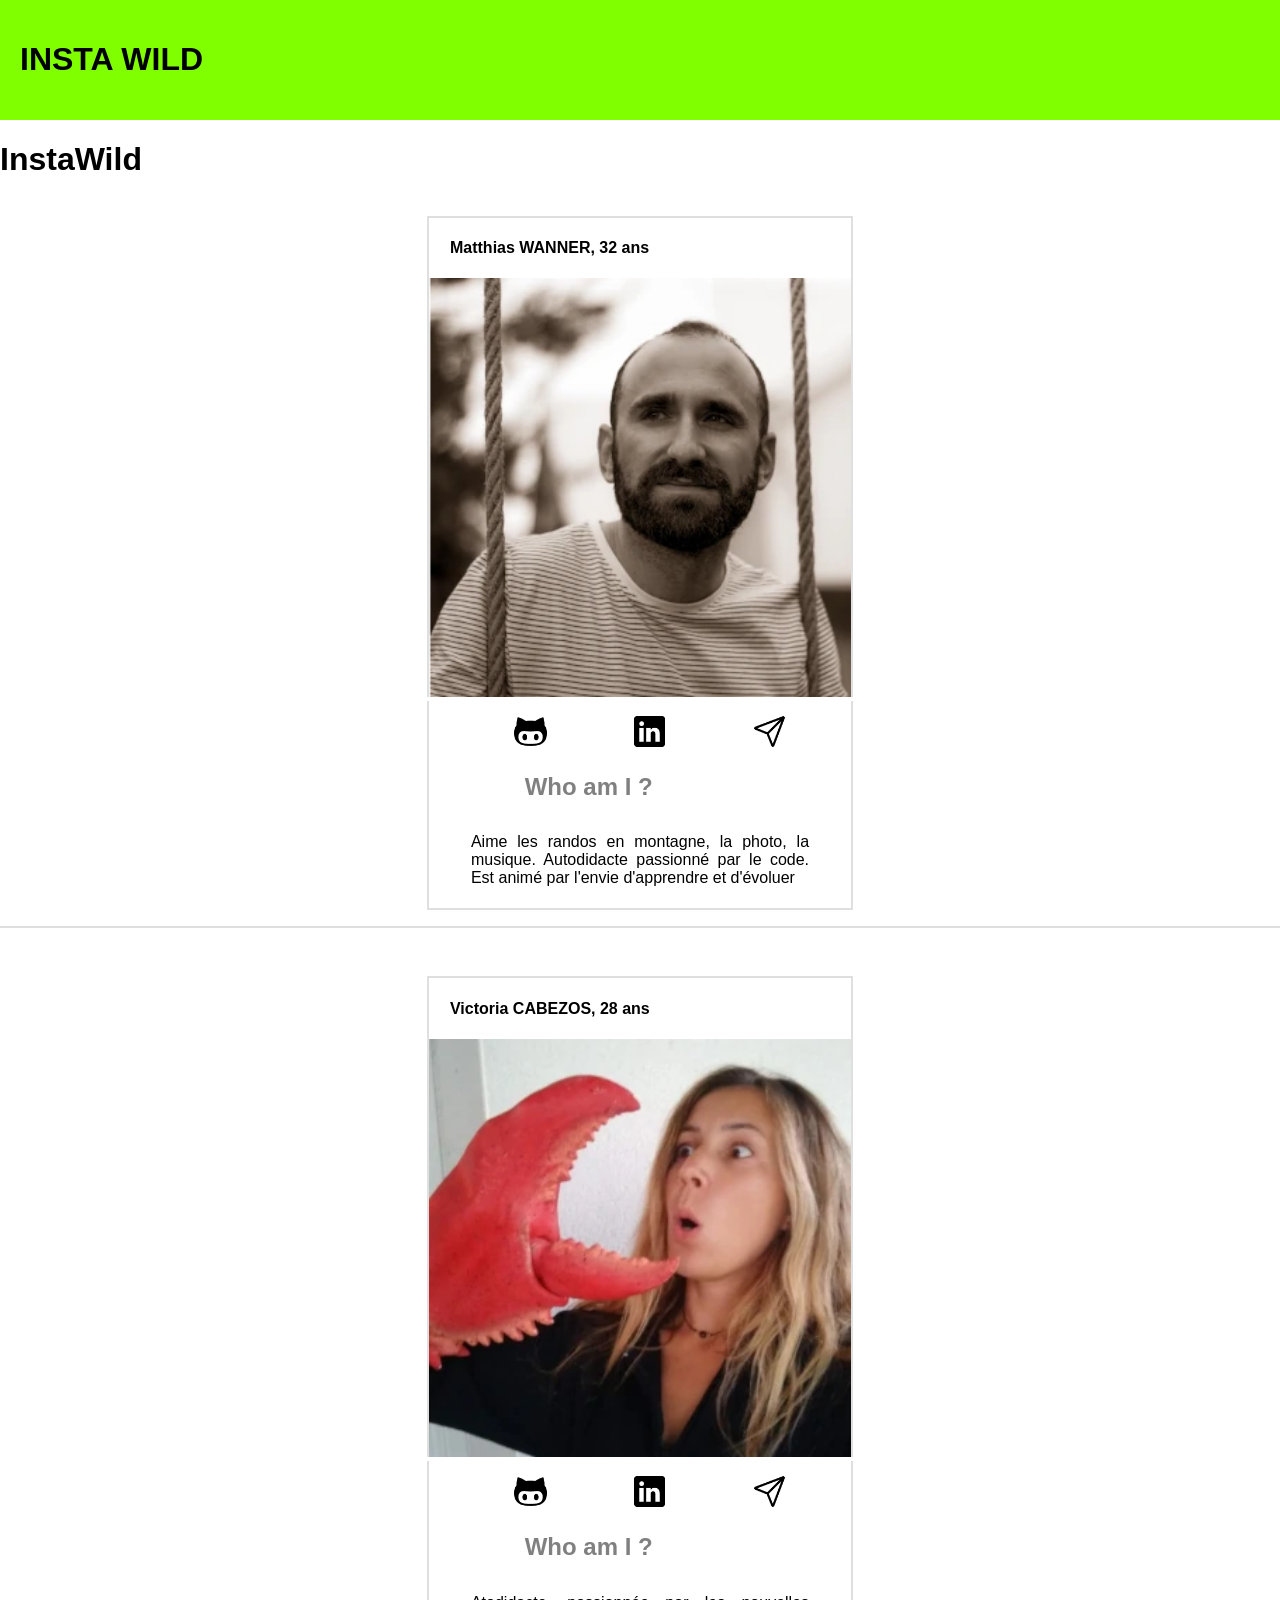
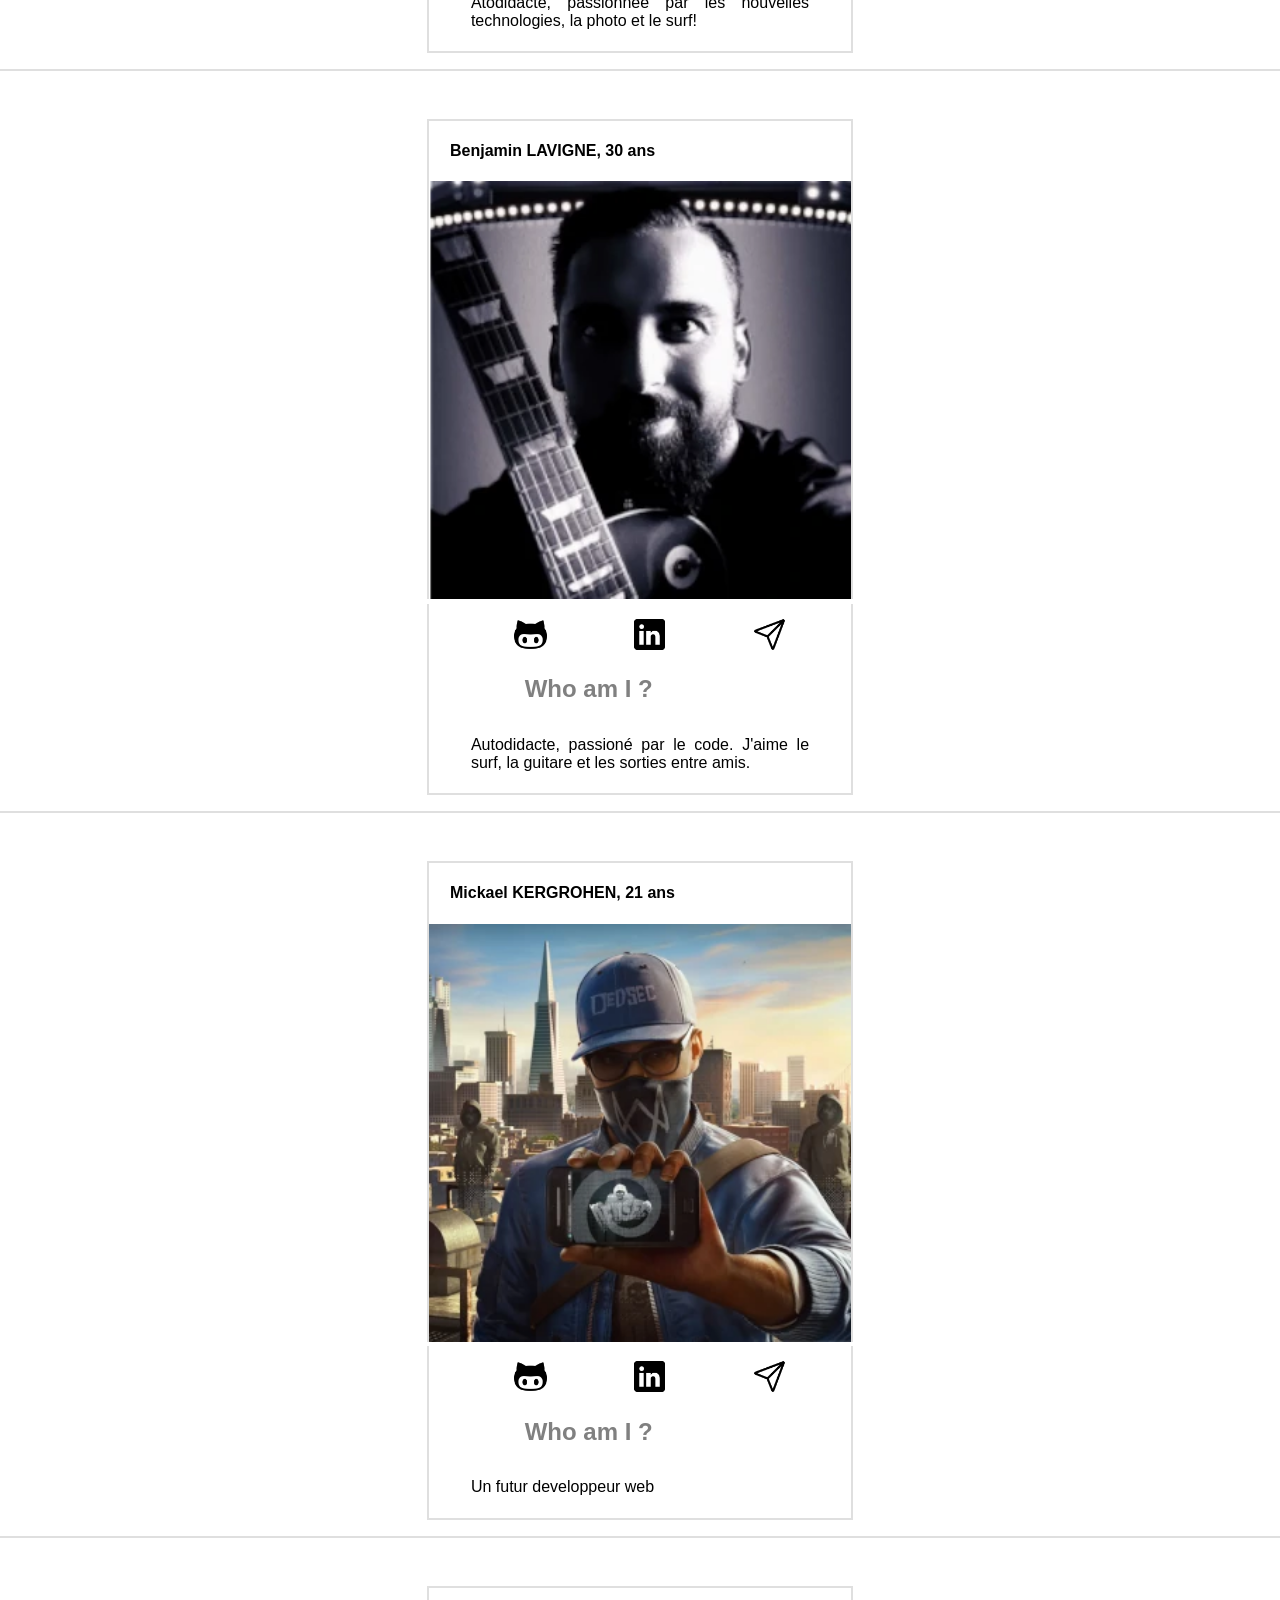
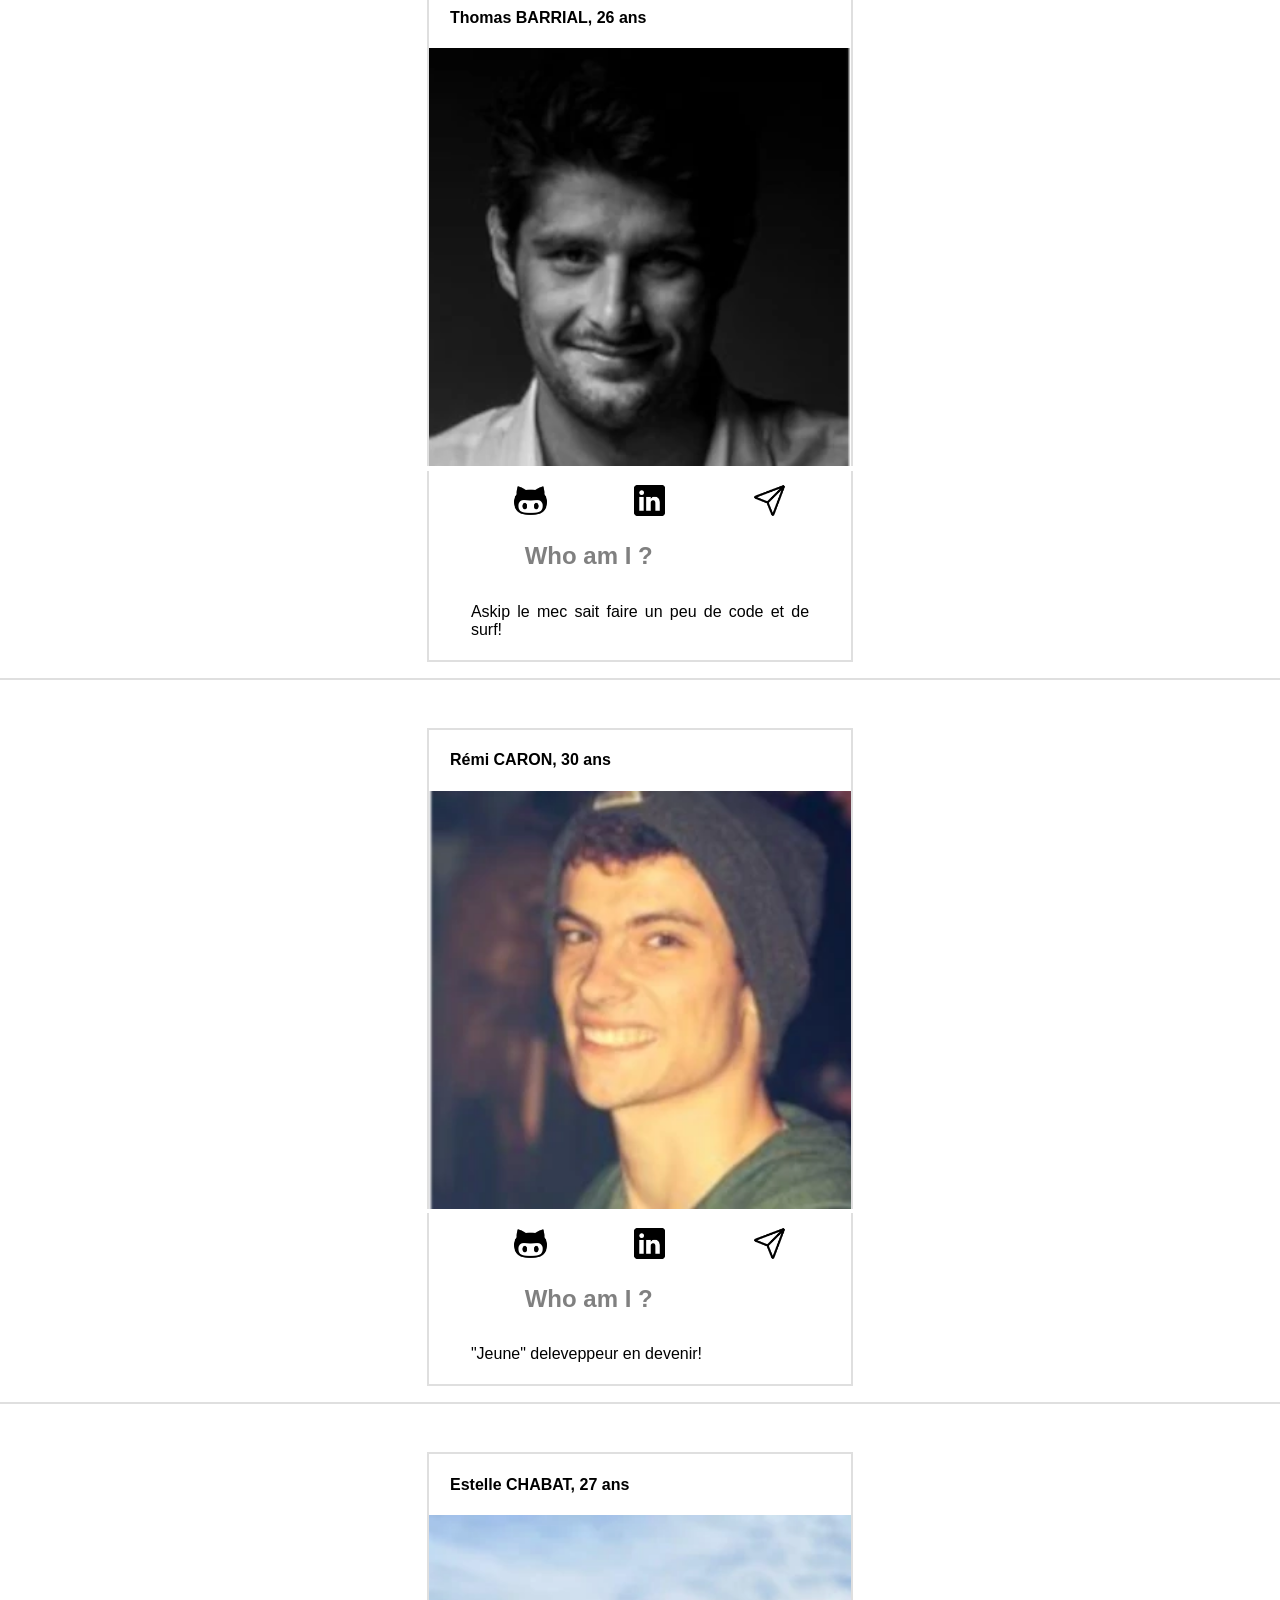
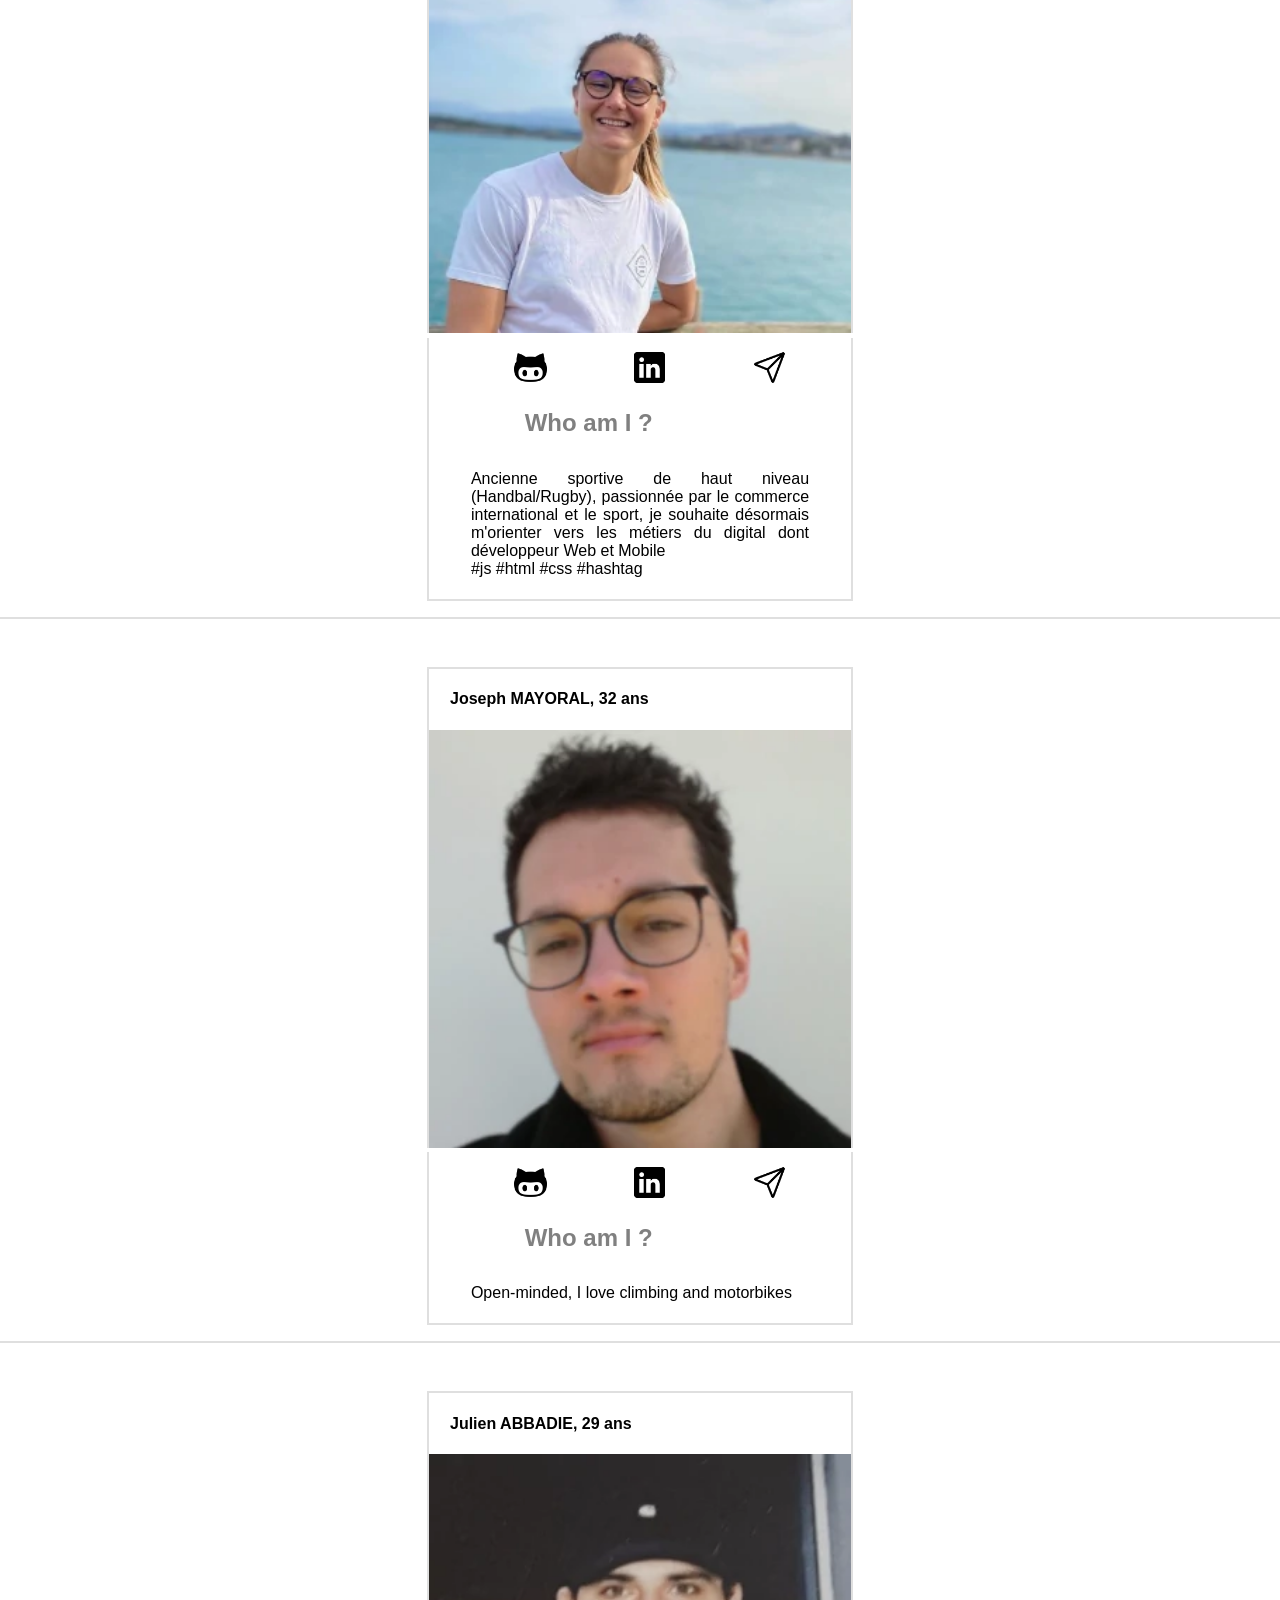
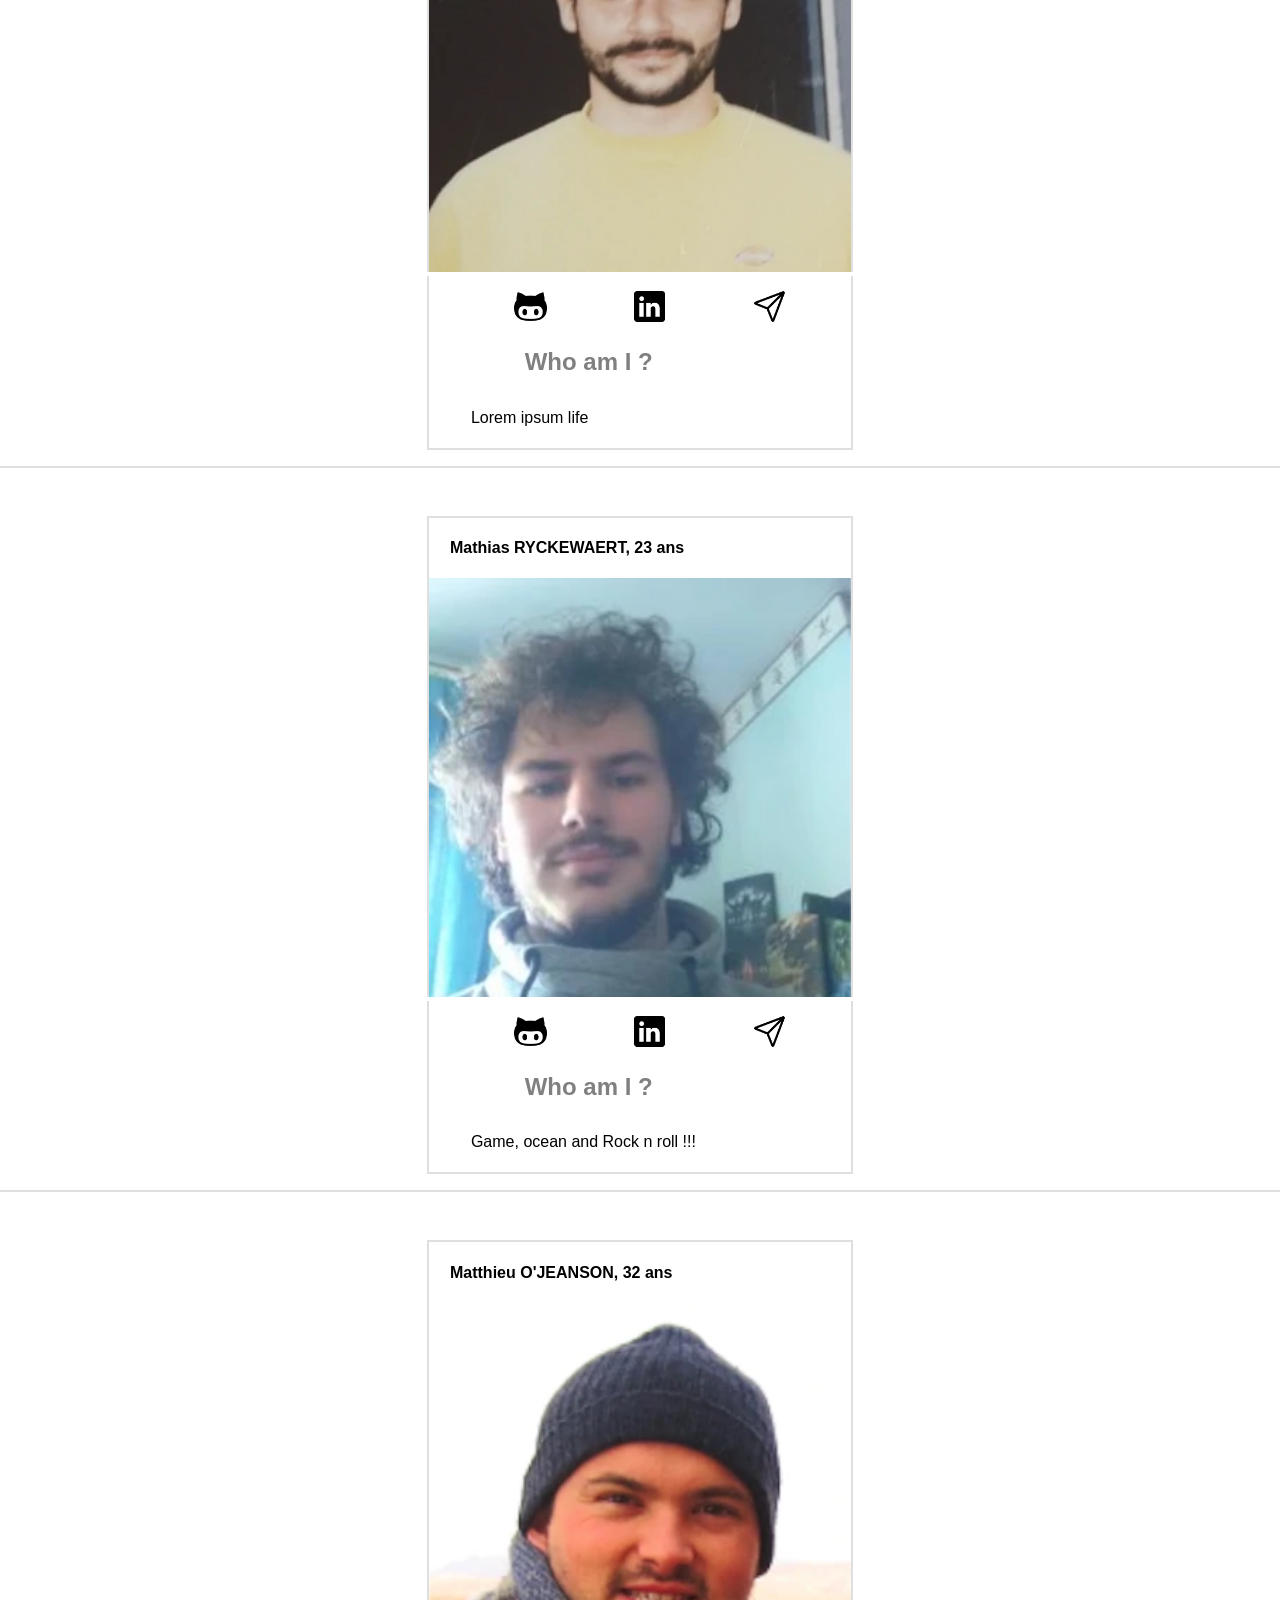
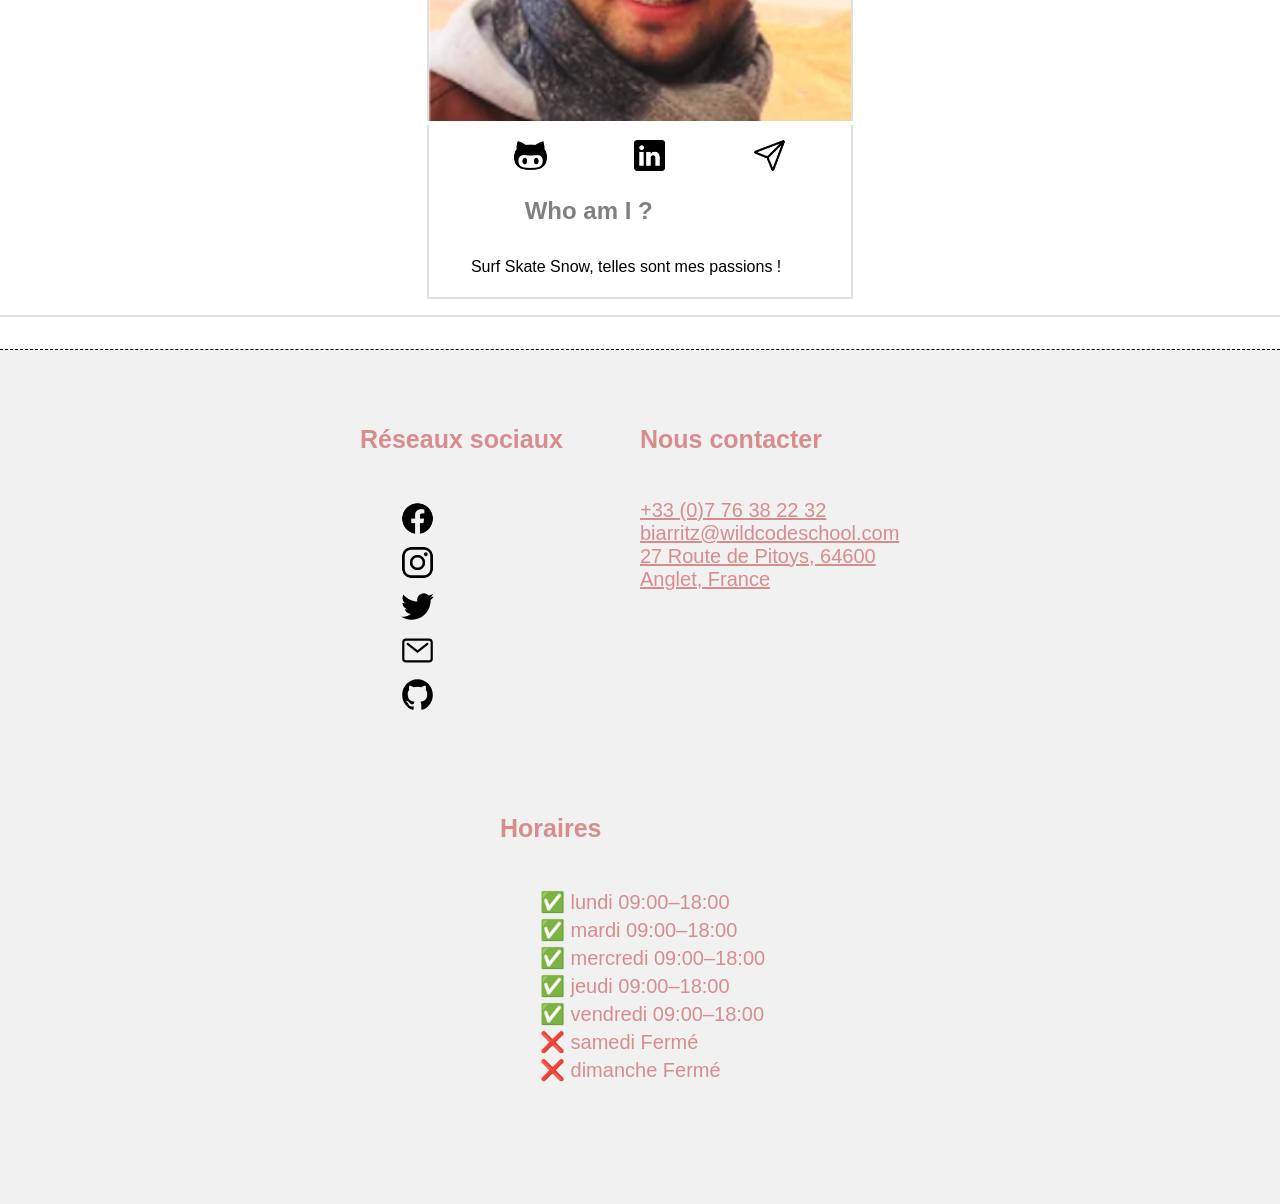
==== commit ac337480: "Dernière partie Estelle + partie Ben" ====
--- a/index.html
+++ b/index.html
@@ -193,6 +193,44 @@
             <p>Surf Skate Snow, telles sont mes passions ! </p>
           </div>
         </div>
+        
+    <footer>
+
+      <div class="contenu-footer">
+        <div class="bloc réseaux">
+          <h3>Réseaux sociaux</h3>
+          <ul class="liste-services">
+              <li><a target="blank" href="https://www.facebook.com/WildCodeSchool/"><img src="images/logo-facebook.png" alt="logo-facebook width" width="35px"></a></li>
+              <li><a target="blank" href="https://www.instagram.com/wildcodeschool_biarritz/"><img src="images/logo-instagram.png" alt="logo-instagram" width="35px"></a></li>
+              <li><a target="blank" href="https://twitter.com/wildschool_btz"><img src="images/logo-twitter.png" alt="logo-twitter" width="35px"></a></li>
+              <li><a target="blank" href="mailto:biarritz@wildcodeschool.com"><img src="images/mail-outline.svg" alt="logo-email" width="35px"></a></li>
+              <li><a target="blank" href="https://github.com/WildCodeSchool"><img src="images/logo-github.svg" alt="logo-github" width="35px"></a></li>
+              
+          </ul>
+        </div>
+        <div class="bloc contacter ">
+          <h3>Nous contacter</h3>
+          <a class="appel" href="tel: +33 (0)7 76 38 22 32">+33 (0)7 76 38 22 32</a> 
+          <a class="mailto" href="mailto:biarritz@wildcodeschool.com">biarritz@wildcodeschool.com</a>
+          <a class="adresse" target="blank" href="https://www.google.fr/maps/place/27+Route+de+Pitoys,+64600+Anglet/@43.4633301,-1.5137391,17z/data=!3m1!4b1!4m5!3m4!1s0xd513fe559f504b1:0xf4f30c829d992ddf!8m2!3d43.4633301!4d-1.5115504">27 Route de Pitoys, 64600 Anglet, France</a>
+          
+
+
+        </div>
+        <div class="bloc horaires ">
+          <h3>Horaires</h3>
+          <ul class="liste-services">
+              <li>✅ lundi 09:00–18:00</li>
+              <li>✅ mardi 09:00–18:00</li>
+              <li>✅ mercredi 09:00–18:00</li>
+              <li>✅ jeudi 09:00–18:00</li>
+              <li>✅ vendredi 09:00–18:00</li>
+              <li>❌ samedi Fermé</li>
+              <li>❌ dimanche Fermé</li>
+          </ul>
+        </div>
+      </div>
+    </footer>
 
       </div>
 
--- a/style.css
+++ b/style.css
@@ -102,7 +102,7 @@
         border-bottom: 2px solid #dfdfdf;
         padding-bottom: 1rem;
         padding-top:1rem;
-        background: url(images/W-logo-coral-transparentlback\ \(1\).png);
+       
         }
 
 
@@ -256,7 +256,139 @@
       
       }
       
-     
-     
-    
-      }
+
+      }
+      before, ::after {
+        box-sizing: border-box;
+        margin: 0;
+        padding: 0;
+    }
+    
+    
+    
+    
+    
+    footer {
+        flex-shrink: 0;
+        border-top: 1px dashed #000;
+        width: 100%;
+        background: #f1f1f1;
+        color: #d88d8d;    
+    }
+    .contenu-footer {
+        width: 1200px;
+        margin: 0 auto;
+        display: flex;
+        justify-content: center;
+        align-items: flex-start;
+        font-size: 20px;
+        padding: 50px 0 100px;
+    }
+    
+    .bloc {
+        width: 25%;
+        margin: 0 30px;
+    }
+    .contacter .mailto {
+      cursor: default;
+      color: #d88d8d;
+      
+    }
+    .contacter .adresse {
+
+      cursor: default;
+      color: #d88d8d;
+
+    }
+
+    .contacter .appel {
+
+      cursor: default;
+      color: #d88d8d;
+    }
+
+    .contacter .appel:hover{
+
+      color: red;
+
+    }
+    
+    .contacter .adresse:hover{
+
+      color: red;
+    }
+    .contacter .mailto:hover{
+      
+      color:red;
+    
+    }
+    
+
+    /* contact */
+    .bloc h3 {
+        font-size: 25px;
+        padding-bottom: 20px;
+    }
+    
+    .footer-contact p {
+        padding: 5px 0;
+    }
+    
+    /* Services */
+    
+    
+    .liste-services,
+    .liste-horaires,
+    .liste-media {
+        list-style-type: none;
+    }
+    .liste-services li {
+        padding: 2px 0;
+    }
+    .liste-services a {
+        text-decoration: none;
+        color: #333;
+    }
+    .liste-services a:hover {
+        color: rgb(3,3,3);
+    }
+    
+    
+    
+    
+    /* Media queries */
+    
+    @media screen and (max-width: 1300px) {
+    
+        .contenu-footer {
+            width: 700px;
+            flex-wrap: wrap;
+        }
+        .bloc {
+            width: 40%;
+            margin: 0 0;
+        }
+        .bloc:nth-child(1),
+        .bloc:nth-child(2) {
+            margin-bottom: 50px;
+        }
+    
+    }
+    
+    
+    @media screen and (max-width: 800px) {
+        .contenu-footer {
+            width: 320px;
+        }
+        .bloc {
+            width: 300px;
+            margin: 30px 30px;
+        }
+        .bloc:nth-child(1),
+        .bloc:nth-child(2) {
+            margin-bottom: 30px;
+        }
+        .bloc:nth-child(1) {
+            margin-top: 0;
+        }
+    }
